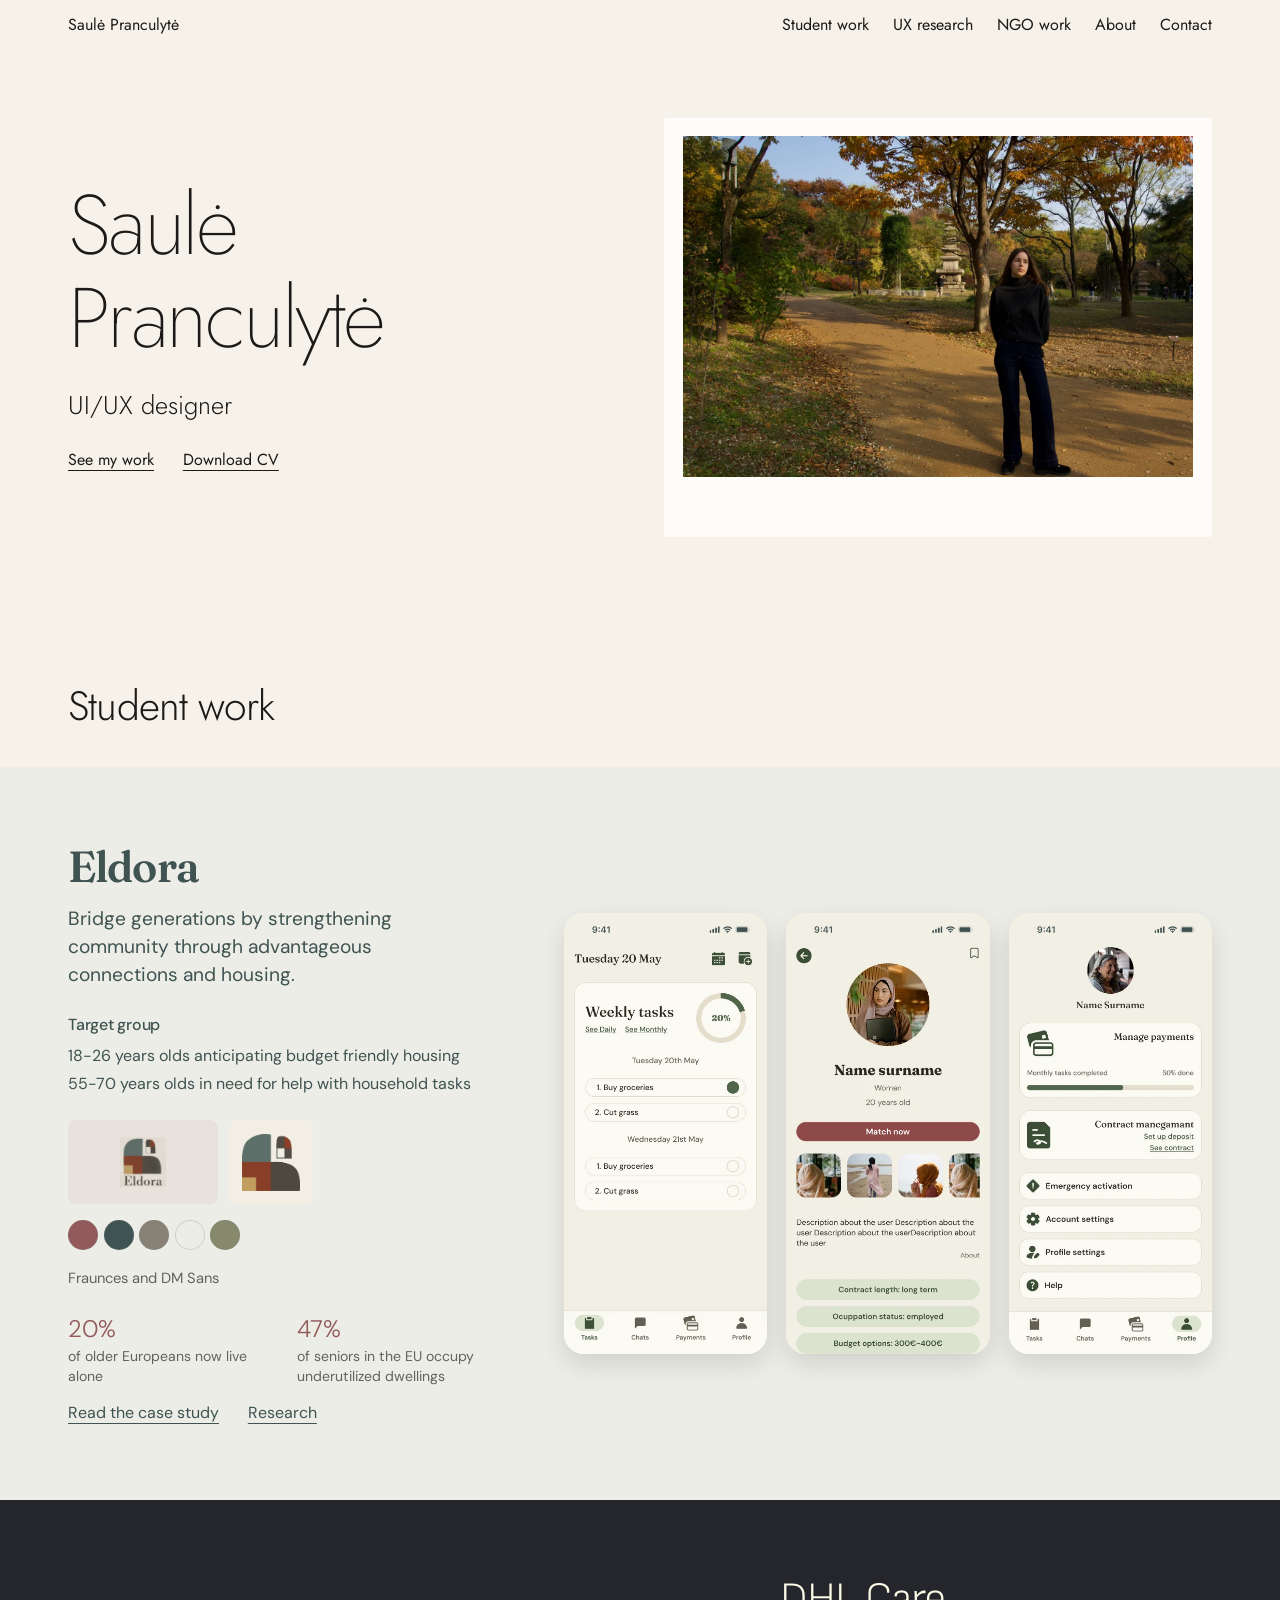
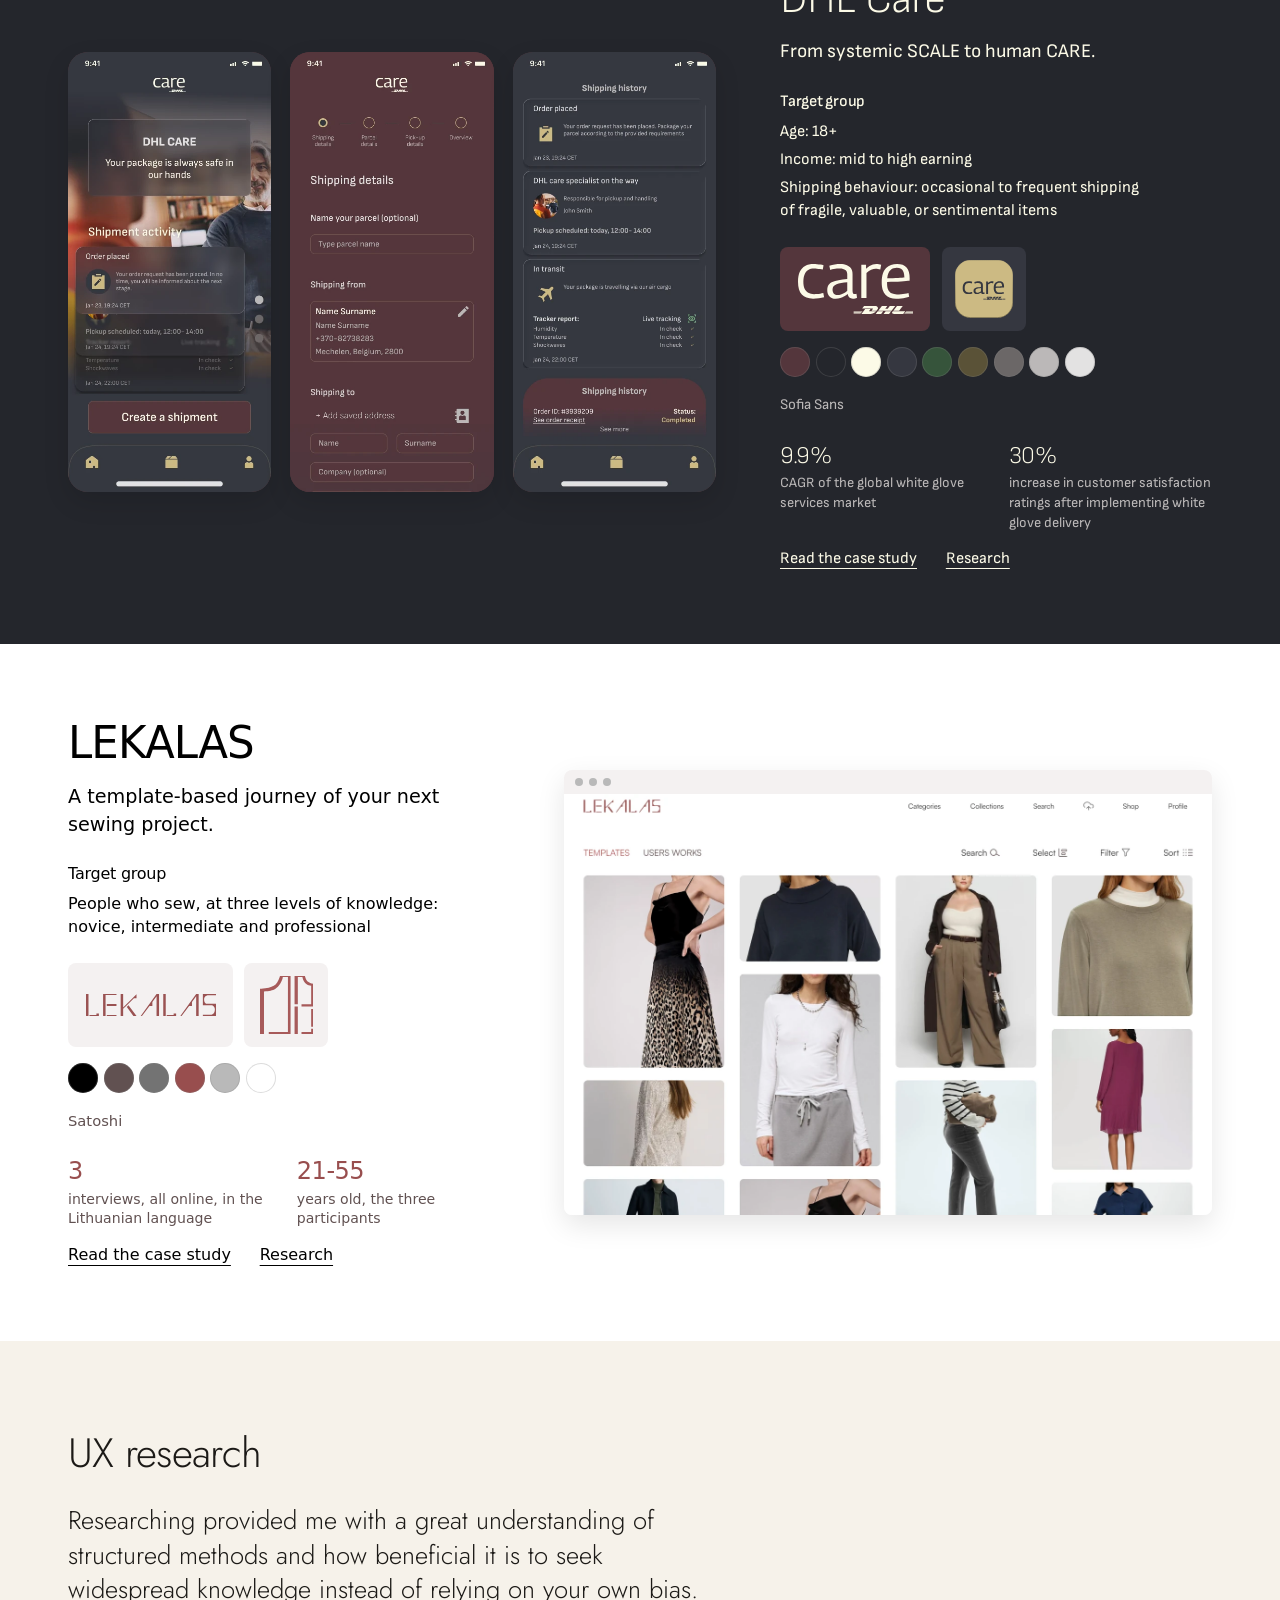
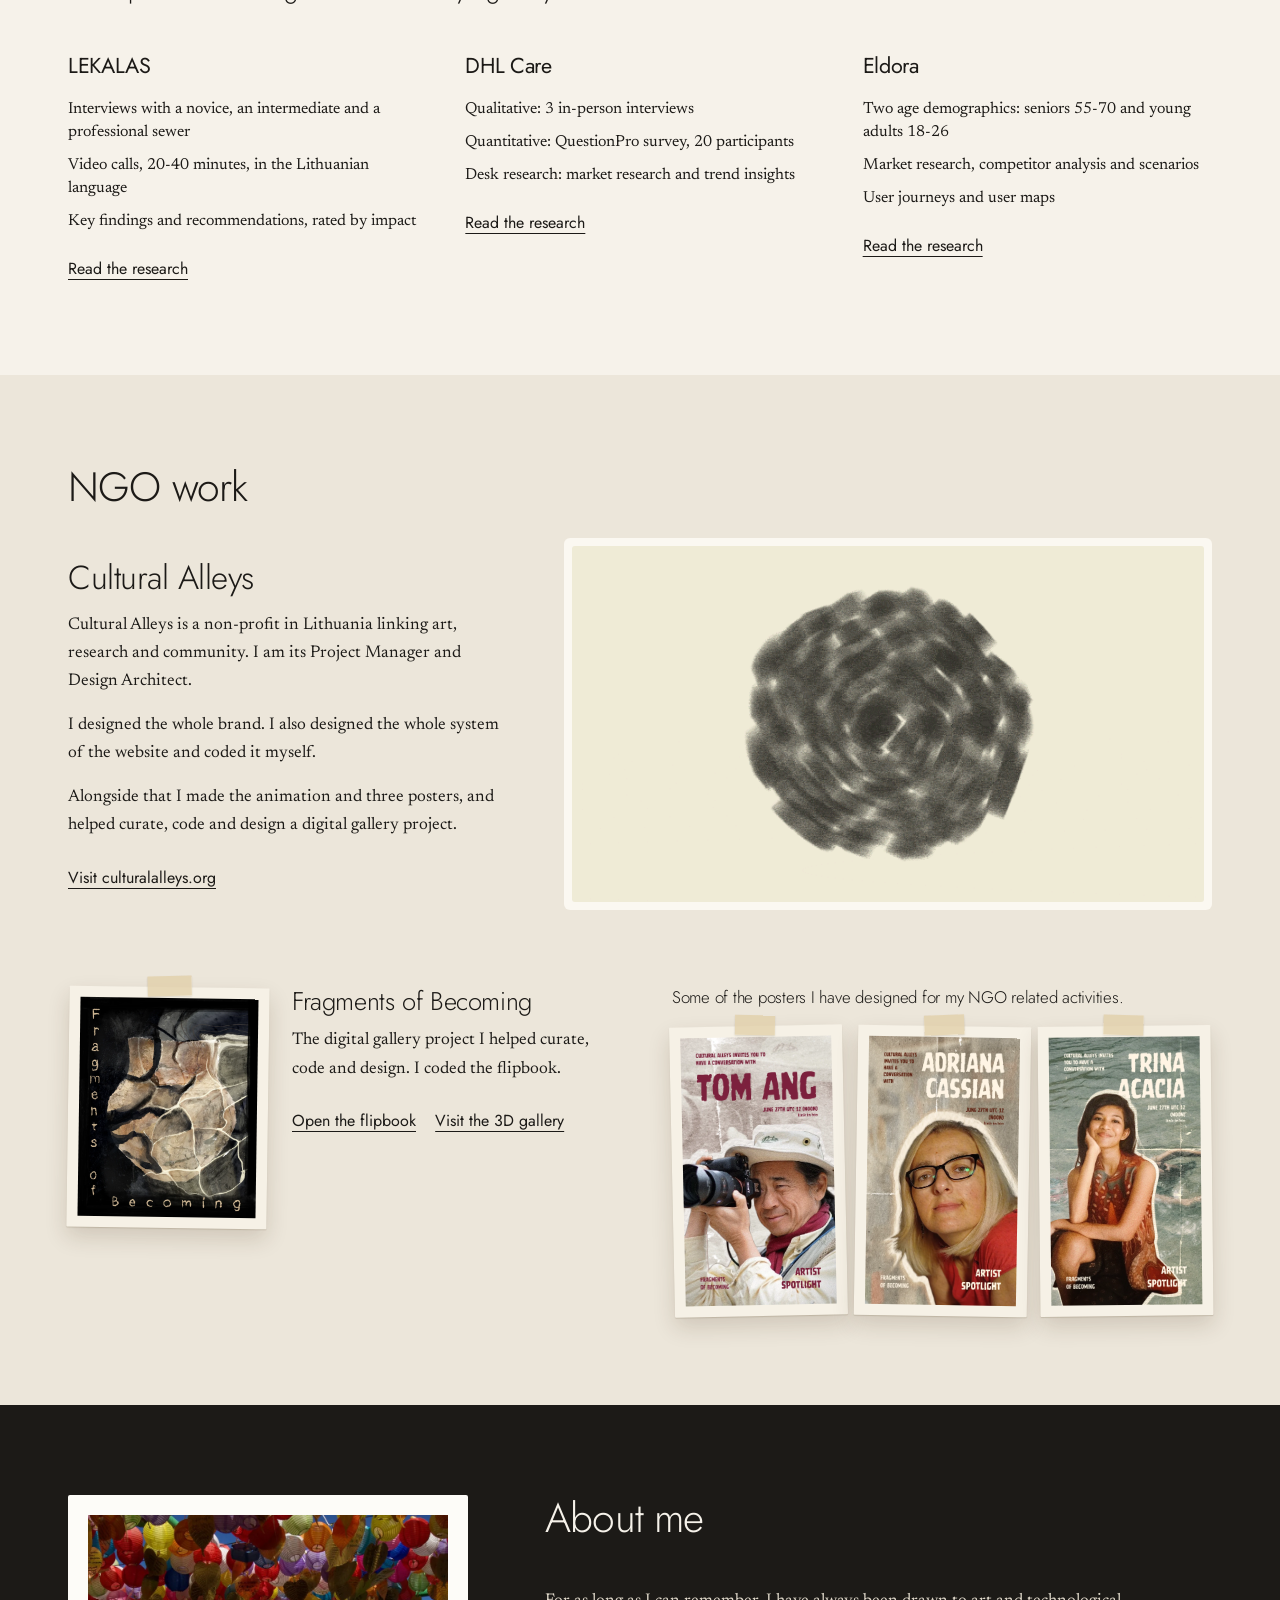
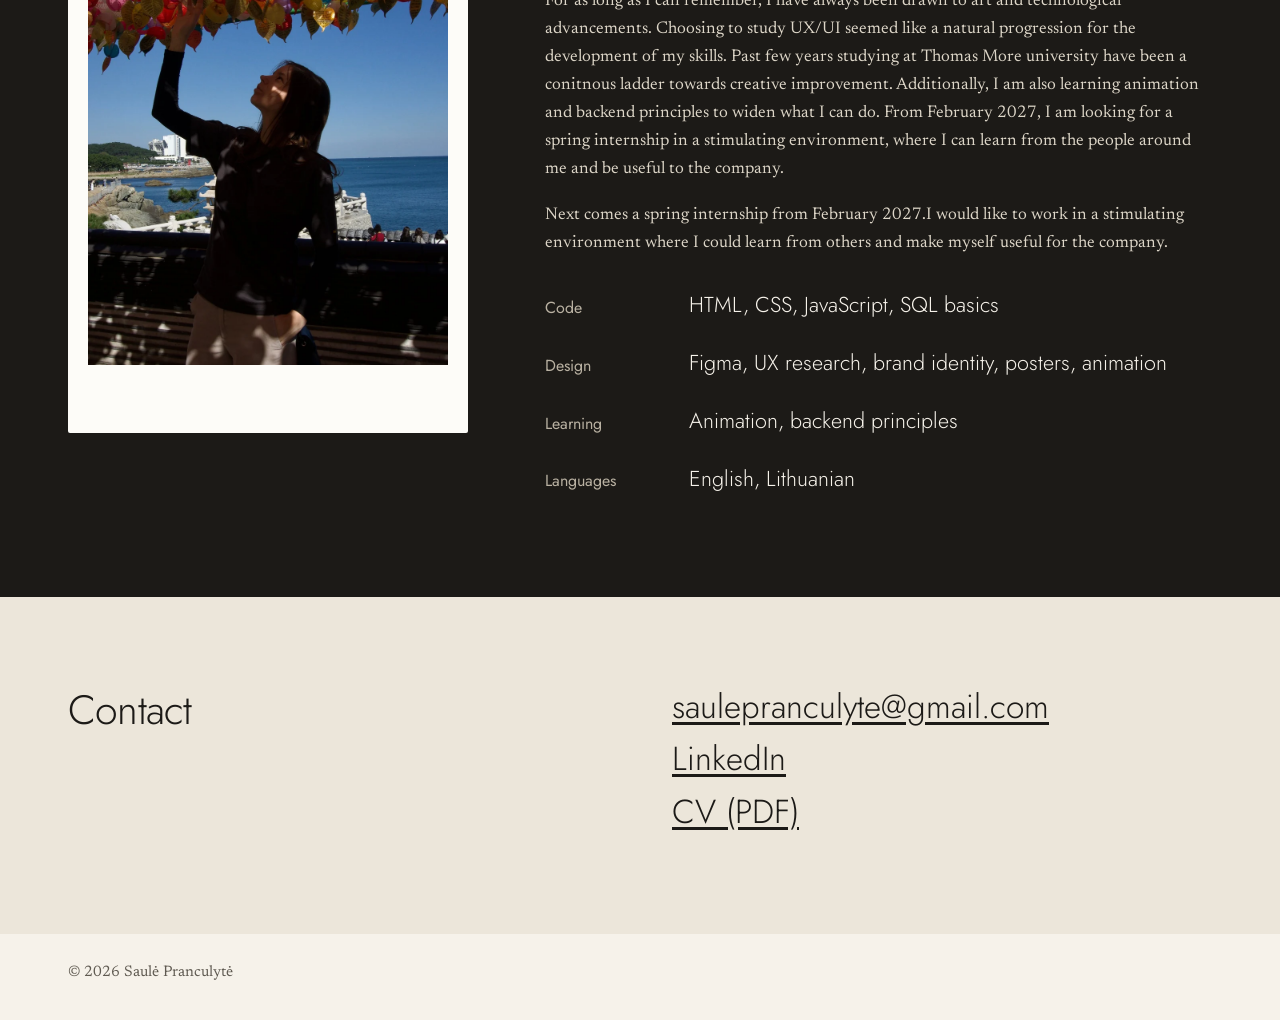
==== index.html @ 9cc5dc81 "portfolio" ====
<!doctype html>
<html lang="en">

<head>
    <meta charset="utf-8">
    <meta name="viewport" content="width=device-width, initial-scale=1">
    <title>Saulė Pranculytė | UI/UX designer portfolio</title>
    <meta name="description"
        content="Portfolio of Saulė Pranculytė, UI/UX designer looking for a spring internship: Eldora, DHL Care, LEKALAS, UX research and her work for Cultural Alleys.">
    <link rel="canonical" href="https://saulepranculyte.vercel.app/">
    <meta property="og:type" content="website">
    <meta property="og:title" content="Saulė Pranculytė | UI/UX designer portfolio">
    <meta property="og:description"
        content="Portfolio of Saulė Pranculytė, UI/UX designer looking for a spring internship: Eldora, DHL Care, LEKALAS, UX research and her work for Cultural Alleys.">
    <meta property="og:url" content="https://saulepranculyte.vercel.app/">
    <meta property="og:image" content="https://saulepranculyte.vercel.app/media/og.png">
    <meta name="twitter:card" content="summary_large_image">
    <link rel="icon" href="/favicon.svg" type="image/svg+xml">
    <link rel="preconnect" href="https://fonts.googleapis.com">
    <link rel="preconnect" href="https://fonts.gstatic.com" crossorigin>
    <link rel="preconnect" href="https://api.fontshare.com">
    <link
        href="https://fonts.googleapis.com/css2?family=Jost:wght@200;300;400;500&amp;family=Newsreader:wght@400;600&amp;family=DM+Sans:wght@300;400;500&amp;family=Fraunces:wght@400;600&amp;family=Sofia+Sans:wght@200;300;400;500&amp;display=swap"
        rel="stylesheet">
    <link href="https://api.fontshare.com/v2/css?f[]=satoshi@300,400,500&amp;display=swap" rel="stylesheet">
    <link rel="stylesheet" href="/style.css">
    <script
        type="application/ld+json">{"@context": "https://schema.org", "@type": "Person", "name": "Saulė Pranculytė", "jobTitle": "UI/UX designer", "url": "https://saulepranculyte.vercel.app", "email": "saulepranculyte@gmail.com", "sameAs": ["https://www.linkedin.com/in/saul%C4%97-p-7a31a6396/"], "worksFor": {"@type": "Organization", "name": "Cultural Alleys", "url": "https://culturalalleys.org"}}</script>
</head>

<body>
    <a class="skip" href="#main">Skip to content</a>
    <header>
        <div class="in"><a href="/">Saulė Pranculytė</a>
            <nav aria-label="Main"><a href="/#work">Student work</a><a href="/#research">UX research</a><a
                    href="/#ngo">NGO work</a><a href="/#about">About</a><a href="/#contact">Contact</a></nav>
        </div>
    </header>
    <main id="main" class="">
        <section class="hero">
            <div class="wrap">
                <div>
                    <h1>Saulė <br>Pranculytė</h1>
                    <p class="role">UI/UX designer</p>
                    <div class="btns"><a class="btn" href="#work">See my work</a><a class="btn"
                            href="/media/cv.pdf">Download CV</a></div>
                </div>
                <div class="hero-pic">
                    <figure class="polaroid wide"><img src="/img/photos/hero.webp"
                            alt="Saulė Pranculytė standing on a path in an autumn park, a stone pagoda behind her"
                            width="1400" height="934"></figure>
                </div>
            </div>
        </section>
        <section class="work-head" id="work">
            <div class="wrap">
                <h2 class="t">Student work</h2>
            </div>
        </section>
        <section class="proj eldora" id="eldora">
            <div class="wrap">
                <div class="ptxt">
                    <h3>Eldora</h3>
                    <p class="q">Bridge generations by strengthening community through advantageous connections and
                        housing.</p>
                    <h4>Target group</h4>
                    <ul class="tg">
                        <li>18-26 years olds anticipating budget friendly housing</li>
                        <li>55-70 years olds in need for help with household tasks</li>
                    </ul>
                    <div class="art">
                        <div class="tiles">
                            <div class="tile" style="background:#E7E2DB"><img src="/img/eldora/logo.webp"
                                    alt="Eldora logo" width="804" height="886" loading="lazy"></div>
                            <div class="tile sq" style="background:#F2EEE4"><img src="/img/eldora/icon.webp"
                                    alt="Eldora app icon" width="578" height="565" loading="lazy"></div>
                        </div>
                        <ul class="chips" aria-label="Colour palette">
                            <li style="background:#925A5A"><span class="sr">#925A5A</span></li>
                            <li style="background:#3F5352"><span class="sr">#3F5352</span></li>
                            <li style="background:#888276"><span class="sr">#888276</span></li>
                            <li style="background:#ECEDE6"><span class="sr">#ECEDE6</span></li>
                            <li style="background:#87896D"><span class="sr">#87896D</span></li>
                        </ul>
                        <p class="fonts">Fraunces and DM Sans</p>
                    </div>
                    <div class="mini">
                        <div class="stats">
                            <div class="stat"><b>20%</b><span>of older Europeans now live alone</span></div>
                            <div class="stat"><b>47%</b><span>of seniors in the EU occupy underutilized dwellings</span>
                            </div>
                        </div>
                    </div>
                    <div class="btns"><a class="btn" href="/eldora" data-case>Read the case study</a><a class="btn"
                            href="/eldora#research" data-case>Research</a></div>
                </div>
                <div class="pshots">
                    <div class="shots">
                        <div class="ph"><img src="/img/eldora/weekly-tasks.webp" alt="Eldora weekly tasks page"
                                width="393" height="852" loading="lazy"></div>
                        <div class="ph"><img src="/img/eldora/tenant-profile.webp" alt="Eldora tenant profile"
                                width="393" height="1170" loading="lazy"></div>
                        <div class="ph"><img src="/img/eldora/management.webp"
                                alt="Eldora management mode with manage payments and contract" width="393" height="854"
                                loading="lazy"></div>
                    </div>
                </div>
            </div>
        </section>
        <section class="proj dhl flip" id="dhl-care">
            <div class="wrap">
                <div class="ptxt">
                    <h3>DHL Care</h3>
                    <p class="q">From systemic SCALE to human CARE.</p>
                    <h4>Target group</h4>
                    <ul class="tg">
                        <li>Age: 18+</li>
                        <li>Income: mid to high earning</li>
                        <li>Shipping behaviour: occasional to frequent shipping of fragile, valuable, or sentimental
                            items</li>
                    </ul>
                    <div class="art">
                        <div class="tiles">
                            <div class="tile" style="background:#54363C"><img src="/img/dhl-care/logo.svg"
                                    alt="DHL Care logo" width="332" height="144" loading="lazy"></div>
                            <div class="tile sq" style="background:#353740"><img src="/img/dhl-care/icon-light.svg"
                                    alt="DHL Care app icon" width="113" height="113" loading="lazy"></div>
                        </div>
                        <ul class="chips" aria-label="Colour palette">
                            <li style="background:#54363C"><span class="sr">#54363C</span></li>
                            <li style="background:#24262C"><span class="sr">#24262C</span></li>
                            <li style="background:#FCFAE7"><span class="sr">#FCFAE7</span></li>
                            <li style="background:#353740"><span class="sr">#353740</span></li>
                            <li style="background:#36543B"><span class="sr">#36543B</span></li>
                            <li style="background:#5A5237"><span class="sr">#5A5237</span></li>
                            <li style="background:#6B6767"><span class="sr">#6B6767</span></li>
                            <li style="background:#BBB8B8"><span class="sr">#BBB8B8</span></li>
                            <li style="background:#E3E2E2"><span class="sr">#E3E2E2</span></li>
                        </ul>
                        <p class="fonts">Sofia Sans</p>
                    </div>
                    <div class="mini">
                        <div class="stats">
                            <div class="stat"><b>9.9%</b><span>CAGR of the global white glove services market</span>
                            </div>
                            <div class="stat"><b>30%</b><span>increase in customer satisfaction ratings after
                                    implementing white glove delivery</span></div>
                        </div>
                    </div>
                    <div class="btns"><a class="btn" href="/dhl-care" data-case>Read the case study</a><a class="btn"
                            href="/dhl-care#research" data-case>Research</a></div>
                </div>
                <div class="pshots">
                    <div class="shots">
                        <div class="ph"><img src="/img/dhl-care/home.webp" alt="DHL Care home screen" width="402"
                                height="874" loading="lazy"></div>
                        <div class="ph"><img src="/img/dhl-care/shipping-details.webp"
                                alt="DHL Care shipping details form" width="402" height="1447" loading="lazy"></div>
                        <div class="ph"><img src="/img/dhl-care/parcel-page.webp"
                                alt="DHL Care shipping history with tracker report" width="402" height="874"
                                loading="lazy"></div>
                    </div>
                </div>
            </div>
        </section>
        <section class="proj lek" id="lekalas">
            <div class="wrap">
                <div class="ptxt">
                    <h3>LEKALAS</h3>
                    <p class="q">A template-based journey of your next sewing project.</p>
                    <h4>Target group</h4>
                    <ul class="tg">
                        <li>People who sew, at three levels of knowledge: novice, intermediate and professional</li>
                    </ul>
                    <div class="art">
                        <div class="tiles">
                            <div class="tile" style="background:#F4F1F1"><img src="/img/lekalas/logo.svg"
                                    alt="LEKALAS logo" width="1326" height="216" loading="lazy"></div>
                            <div class="tile sq" style="background:#F4F1F1"><img src="/img/lekalas/icon.svg"
                                    alt="LEKALAS icon, a pattern piece" width="711" height="787" loading="lazy"></div>
                        </div>
                        <ul class="chips" aria-label="Colour palette">
                            <li style="background:#000000"><span class="sr">#000000</span></li>
                            <li style="background:#615151"><span class="sr">#615151</span></li>
                            <li style="background:#737373"><span class="sr">#737373</span></li>
                            <li style="background:#984E4E"><span class="sr">#984E4E</span></li>
                            <li style="background:#B9B9B9"><span class="sr">#B9B9B9</span></li>
                            <li style="background:#FFFFFF"><span class="sr">#FFFFFF</span></li>
                        </ul>
                        <p class="fonts">Satoshi</p>
                    </div>
                    <div class="mini">
                        <div class="stats">
                            <div class="stat"><b>3</b><span>interviews, all online, in the Lithuanian language</span>
                            </div>
                            <div class="stat"><b>21‑55</b><span>years old, the three participants</span></div>
                        </div>
                    </div>
                    <div class="btns"><a class="btn" href="/lekalas" data-case>Read the case study</a><a class="btn"
                            href="/lekalas#research" data-case>Research</a></div>
                </div>
                <div class="pshots">
                    <div class="bw">
                        <div class="bar"><i></i><i></i><i></i></div><img src="/img/lekalas/template-library.webp"
                            alt="LEKALAS template library" width="1400" height="909" loading="lazy">
                    </div>
                </div>
            </div>
        </section>
        <section class="sec" id="research">
            <div class="wrap">
                <h2 class="t">UX research</h2>
                <p class="lead-in">Researching provided me with a great understanding of structured methods and how
                    beneficial it is to seek widespread knowledge instead of relying on your own bias.</p>
                <div class="rgrid">
                    <div class="rcol">
                        <h3>LEKALAS</h3>
                        <ul class="list">
                            <li>Interviews with a novice, an intermediate and a professional sewer</li>
                            <li>Video calls, 20-40 minutes, in the Lithuanian language</li>
                            <li>Key findings and recommendations, rated by impact</li>
                        </ul><a class="btn" href="/lekalas#research" data-case>Read the research</a>
                    </div>
                    <div class="rcol">
                        <h3>DHL Care</h3>
                        <ul class="list">
                            <li>Qualitative: 3 in-person interviews</li>
                            <li>Quantitative: QuestionPro survey, 20 participants</li>
                            <li>Desk research: market research and trend insights</li>
                        </ul><a class="btn" href="/dhl-care#research" data-case>Read the research</a>
                    </div>
                    <div class="rcol">
                        <h3>Eldora</h3>
                        <ul class="list">
                            <li>Two age demographics: seniors 55-70 and young adults 18-26</li>
                            <li>Market research, competitor analysis and scenarios</li>
                            <li>User journeys and user maps</li>
                        </ul><a class="btn" href="/eldora#research" data-case>Read the research</a>
                    </div>
                </div>
            </div>
        </section>
        <section class="sec alt" id="ngo">
            <div class="wrap">
                <h2 class="t">NGO work</h2>
                <div class="ca-top">
                    <div class="ca-txt"><img class="logo opt" src="/media/cultural-alleys-logo.png"
                            alt="Cultural Alleys logo" height="56" onerror="this.hidden=true">
                        <h3>Cultural Alleys</h3>
                        <p>Cultural Alleys is a non-profit in Lithuania linking art, research and community. I am its
                            Project Manager and Design Architect.</p>
                        <p>I designed the whole brand. I also designed the whole system of the website and coded it
                            myself.</p>
                        <p>Alongside that I made the animation and three posters, and helped curate, code and design a
                            digital gallery project.</p>
                        <div class="btns"><a class="btn" href="https://culturalalleys.org/home" rel="noopener">Visit
                                culturalalleys.org</a></div>
                    </div>
                    <div class="anim"><img src="/img/ngo/animation.gif" alt="Animation made for Cultural Alleys"
                            width="700" height="394" loading="lazy"></div>
                </div>
                <div class="ca-more">
                    <div class="ca-gal">
                        <figure>
                            <div class="print" style="--r:.8deg;--t:-2deg"><img
                                    src="/img/ngo/fragments-of-becoming.webp"
                                    alt="Artwork from Fragments of Becoming, the digital gallery project of Cultural Alleys"
                                    width="1100" height="1353" loading="lazy"></div>
                        </figure>
                        <div>
                            <h3>Fragments of Becoming</h3>
                            <p>The digital gallery project I helped curate, code and design. I coded the flipbook.</p>
                            <div class="btns"><a class="btn" href="https://culturalalleys.org/mybook/index.html"
                                    rel="noopener">Open the flipbook</a><a class="btn"
                                    href="https://culturalalleys.org/fragmentsgallery.html" rel="noopener">Visit the 3D
                                    gallery</a></div>
                        </div>
                    </div>
                    <div class="ca-posters">
                        <h3>Some of the posters I have designed for my NGO related activities.</h3>
                        <div class="posters">
                            <figure>
                                <div class="print" style="--r:-1.2deg;--t:2deg"><img
                                        src="/img/ngo/spotlight-tom-ang.webp"
                                        alt="Artist Spotlight poster for Tom Ang, made for Cultural Alleys" width="800"
                                        height="1422" loading="lazy"></div>
                            </figure>
                            <figure>
                                <div class="print" style="--r:.9deg;--t:-3deg"><img
                                        src="/img/ngo/spotlight-adriana-cassian.webp"
                                        alt="Artist Spotlight poster for Adriana Cassian, made for Cultural Alleys"
                                        width="800" height="1422" loading="lazy"></div>
                            </figure>
                            <figure>
                                <div class="print" style="--r:-.6deg;--t:2deg"><img
                                        src="/img/ngo/spotlight-trina-acacia.webp"
                                        alt="Artist Spotlight poster for Trina Acacia, made for Cultural Alleys"
                                        width="800" height="1422" loading="lazy"></div>
                            </figure>
                        </div>
                    </div>
                </div>
            </div>
        </section>
        <section class="sec about" id="about">
            <div class="wrap about-g">
                <figure class="polaroid about-pic"><img src="/img/photos/about.webp"
                        alt="Saulė reaching up to touch hanging paper lanterns and leaves at a temple by the sea"
                        width="900" height="1125" loading="lazy"></figure>
                <div>
                    <h2 class="t">About me</h2>
                    <div class="about-b">
                        <p>For as long as I can remember, I have always been drawn to art and technological
                            advancements. Choosing to study UX/UI seemed like a natural progression for the development
                            of my skills. Past few years studying at Thomas More university have been a conitnous ladder
                            towards creative improvement. Additionally, I am also learning animation and backend
                            principles to
                            widen what I can do. From February 2027, I am looking for a spring internship in a
                            stimulating environment, where I can learn from the people around me and be useful to the
                            company.</p>
                        <p>Next comes a spring internship from February 2027.I would like to work in a stimulating
                            environment where I could learn from others and make
                            myself useful for the company.</p>
                        <dl class="idx">
                            <div>
                                <dt>Code</dt>
                                <dd>HTML, CSS, JavaScript, SQL basics</dd>
                            </div>
                            <div>
                                <dt>Design</dt>
                                <dd>Figma, UX research, brand identity, posters, animation</dd>
                            </div>
                            <div>
                                <dt>Learning</dt>
                                <dd>Animation, backend principles</dd>
                            </div>
                            <div>
                                <dt>Languages</dt>
                                <dd>English, Lithuanian</dd>
                            </div>
                        </dl>
                    </div>
                </div>
            </div>
        </section>
        <section class="sec alt contact" id="contact">
            <div class="wrap two">
                <div>
                    <h2 class="t" style="margin:0">Contact</h2>
                </div>
                <div>
                    <a class="big" href="mailto:saulepranculyte@gmail.com">saulepranculyte@gmail.com</a><a class="big"
                        href="https://www.linkedin.com/in/saul%C4%97-p-7a31a6396/" rel="noopener">LinkedIn</a><a
                        class="big" href="/media/cv.pdf">CV (PDF)</a>
                </div>
            </div>
        </section>
    </main>
    <footer>&copy; 2026 Saulė Pranculytė</footer>
    <dialog id="case" aria-label="Case study">
        <form method="dialog" class="dbar"><button class="x" autofocus>Close &times;</button></form>
        <div class="cbody"></div>
    </dialog>
    <script src="/script.js"></script>
</body>

</html>
---- style.css ----
:root {
  --paper: #F6F2EA;
  --ink: #1C1A17;
  --mute: #5F5A51;
  --line: #D9D2C4;
  --sans: "Jost", system-ui, sans-serif;
  --serif: "Newsreader", Georgia, serif
}

* {
  box-sizing: border-box
}

html {
  scroll-padding-top: 4.2rem;
  scroll-behavior: smooth
}

@media(prefers-reduced-motion:reduce) {
  html {
    scroll-behavior: auto
  }
}

body {
  margin: 0;
  background: var(--paper);
  color: var(--ink);
  font: 400 1.0625rem/1.65 var(--serif)
}

h1,
h2,
h3,
h4 {
  font-family: var(--sans);
  font-weight: 300;
  letter-spacing: -.015em;
  line-height: 1.1;
  margin: 0
}

p {
  margin: 0 0 1rem
}

a {
  color: inherit;
  text-underline-offset: 4px
}

img,
video {
  max-width: 100%
}

a:focus-visible,
video:focus-visible,
summary:focus-visible,
button:focus-visible {
  outline: 3px solid #883E28;
  outline-offset: 3px
}

.skip {
  position: absolute;
  left: -999px
}

.skip:focus {
  left: 1rem;
  top: 1rem;
  background: var(--paper);
  padding: .5rem 1rem;
  z-index: 60
}

.opt[hidden] {
  display: none !important
}

.wrap {
  max-width: 1240px;
  margin: 0 auto;
  padding: 0 clamp(1.25rem, 4vw, 3rem)
}

/* header and footer */
header {
  position: sticky;
  top: 0;
  z-index: 10;
  background: var(--paper)
}

header .in {
  max-width: 1240px;
  margin: 0 auto;
  padding: .8rem clamp(1.25rem, 4vw, 3rem);
  display: flex;
  justify-content: space-between;
  align-items: center;
  gap: 1rem;
  font: 400 1rem var(--sans)
}

header a {
  text-decoration: none
}

header a:hover {
  text-decoration: underline
}

header nav {
  display: flex;
  gap: 1.5rem;
  white-space: nowrap;
  overflow-x: auto;
  scrollbar-width: none;
  margin-left: auto
}

header nav::-webkit-scrollbar {
  display: none
}

footer {
  max-width: 1240px;
  margin: 0 auto;
  padding: 1.6rem clamp(1.25rem, 4vw, 3rem) 2.2rem;
  color: var(--mute);
  font-size: .95rem
}

/* shared */
.sec {
  padding: clamp(3.5rem, 7vw, 6rem) 0
}

.sec.alt {
  background: #ECE6DA
}

.t {
  font: 300 clamp(1.9rem, 3.2vw, 2.7rem)/1.1 var(--sans);
  letter-spacing: -.02em;
  margin: 0 0 1.8rem
}

.btns {
  display: flex;
  gap: 1.8rem;
  flex-wrap: wrap;
  margin-top: 1.6rem
}

.btn {
  font: 400 1rem var(--sans);
  text-decoration: underline;
  text-decoration-thickness: 1px;
  text-underline-offset: 5px;
  display: inline-block
}

.btn:hover {
  opacity: .65
}

table {
  width: 100%;
  border-collapse: collapse;
  font-size: 1rem;
  line-height: 1.5
}

th,
td {
  text-align: left;
  vertical-align: top;
  padding: .45rem 1rem .45rem 0
}

th {
  font: 500 .96rem var(--sans);
  width: 34%
}

thead th {
  color: var(--mute);
  font-weight: 400
}

.two {
  display: grid;
  grid-template-columns: 1fr 1fr;
  gap: clamp(2rem, 5vw, 5rem);
  align-items: start
}

/* hero */
.hero .wrap {
  display: grid;
  grid-template-columns: 1.25fr .75fr;
  gap: 3rem;
  align-items: center;
  min-height: min(76vh, 700px);
  padding-top: 3rem;
  padding-bottom: 3rem
}

.hero h1 {
  font: 200 clamp(2.9rem, 6.6vw, 5.8rem)/.98 var(--sans);
  letter-spacing: -.03em;
  visibility: hidden;
  animation: reveal 0s 1.5s forwards
}

.hero h1.ready {
  visibility: visible;
  animation: none
}

.ln {
  display: block;
  white-space: nowrap;
  overflow: hidden;
  padding: .12em 0 .2em;
  margin: -.12em 0 -.2em
}

.ln span {
  display: inline-block;
  transform: translateY(115%);
  animation: up 1s cubic-bezier(.2, .8, .2, 1) forwards;
  animation-delay: calc(var(--i)*55ms + 150ms)
}

.role {
  font: 300 clamp(1.25rem, 2vw, 1.6rem)/1.3 var(--sans);
  margin: 1.8rem 0 0
}

.role span {
  display: block;
  color: var(--mute)
}

.photo {
  margin: 0;
  justify-self: end;
  width: min(340px, 100%)
}

.photo img {
  display: block;
  width: 100%;
  height: auto;
  aspect-ratio: 4/5;
  object-fit: cover;
  border-radius: 4px;
  background: #D8D4C7
}

/* project bands: flush against each other so the page scrolls through colour */
.eldora {
  --bg: #ECEDE6;
  --fg: #3F5352;
  --acc: #925A5A;
  --card: #F5F6F1;
  --line: #CBCDC2;
  --mute: #5F6558;
  --sans: "DM Sans", system-ui, sans-serif;
  --serif: "DM Sans", system-ui, sans-serif;
  --disp: "Fraunces", Georgia, serif;
  --dw: 600
}

.dhl {
  --bg: #24262C;
  --fg: #FCFAE7;
  --acc: #FCFAE7;
  --card: #54363C;
  --line: #353740;
  --mute: #BBB8B8;
  --sans: "Sofia Sans", system-ui, sans-serif;
  --serif: "Sofia Sans", system-ui, sans-serif;
  --disp: "Sofia Sans", system-ui, sans-serif;
  --dw: 300
}

.lek {
  --bg: #FFFFFF;
  --fg: #000000;
  --acc: #984E4E;
  --card: #F4F1F1;
  --line: #B9B9B9;
  --mute: #615151;
  --sans: "Satoshi", system-ui, sans-serif;
  --serif: "Satoshi", system-ui, sans-serif;
  --disp: "Satoshi", system-ui, sans-serif;
  --dw: 400
}

.proj,
.case {
  background: var(--bg);
  color: var(--fg)
}

.work-head {
  padding: clamp(3rem, 6vw, 5rem) 0 clamp(1.5rem, 3vw, 2.5rem)
}

.work-head .t {
  margin: 0
}

.proj .wrap {
  display: grid;
  grid-template-columns: minmax(0, .8fr) minmax(0, 1.2fr);
  gap: clamp(2rem, 5vw, 5rem);
  align-items: center;
  padding-top: clamp(3rem, 6vw, 5rem);
  padding-bottom: clamp(3rem, 6vw, 5rem)
}

.proj.flip .ptxt {
  order: 2
}

.proj .logo {
  display: block;
  height: 44px;
  width: auto;
  margin: 0 0 1.4rem;
  border-radius: 6px
}

.proj h3 {
  font: var(--dw) clamp(2rem, 3.4vw, 2.9rem)/1.05 var(--disp);
  letter-spacing: -.02em;
  margin: 0 0 1rem
}

.q {
  font: 400 1.2rem/1.45 var(--serif);
  max-width: 32ch;
  margin: 0 0 1.6rem
}

.stats {
  display: grid;
  grid-template-columns: repeat(auto-fit, minmax(130px, 1fr));
  gap: 1.2rem 1.6rem;
  margin: 1.6rem 0 1rem
}

.stat {
  padding-top: .2rem
}

.stat b {
  display: block;
  font: 300 clamp(1.8rem, 2.6vw, 2.3rem)/1.05 var(--sans);
  color: var(--acc);
  letter-spacing: -.02em;
  white-space: nowrap
}

.stat span {
  display: block;
  font-size: .93rem;
  line-height: 1.4;
  color: var(--mute);
  margin-top: .35rem
}

.shots {
  display: grid;
  grid-template-columns: repeat(3, 1fr);
  gap: clamp(.6rem, 1.6vw, 1.2rem);
  align-items: start
}

.ph {
  border-radius: 20px;
  overflow: hidden;
  background: var(--card);
  box-shadow: 0 10px 26px rgba(0, 0, 0, .12)
}

.ph img {
  display: block;
  width: 100%;
  height: auto
}

.shots .ph img {
  aspect-ratio: 393/852;
  object-fit: cover;
  object-position: top
}

.bw {
  border-radius: 8px;
  overflow: hidden;
  background: #fff;
  box-shadow: 0 10px 28px rgba(0, 0, 0, .1)
}

.bw .bar {
  display: flex;
  gap: 6px;
  padding: 8px 11px;
  background: var(--card)
}

.bw .bar i {
  width: 8px;
  height: 8px;
  border-radius: 50%;
  background: var(--line)
}

.bw img {
  display: block;
  width: 100%;
  height: auto
}

/* research */
.rgrid {
  display: grid;
  grid-template-columns: repeat(3, 1fr);
  gap: clamp(1.5rem, 4vw, 3rem)
}

.rcol {
  padding-top: .2rem
}

.rcol h3 {
  font: 400 1.35rem var(--sans);
  margin-bottom: .8rem
}

.lead-in {
  font: 300 clamp(1.25rem, 2vw, 1.6rem)/1.35 var(--sans);
  max-width: 42ch;
  margin: 0 0 2.4rem
}

.list {
  list-style: none;
  padding: 0;
  margin: .8rem 0 1.2rem
}

.list li {
  padding: .3rem 0;
  font-size: 1rem;
  line-height: 1.45
}

/* NGO */
.ca-top {
  display: grid;
  grid-template-columns: minmax(0, .8fr) minmax(0, 1.2fr);
  gap: clamp(2rem, 5vw, 5rem);
  align-items: start
}

.ca-top .logo {
  height: 56px;
  width: auto;
  display: block;
  margin: 0 0 1.4rem
}

.ca-top h3 {
  font: 300 clamp(1.7rem, 2.6vw, 2.2rem)/1.1 var(--sans);
  margin-bottom: 1rem
}

.ca-anim img,
.ca-anim video {
  display: block;
  width: 100%;
  height: auto;
  border-radius: 6px
}

.posters {
  display: grid;
  grid-template-columns: repeat(3, 1fr);
  gap: clamp(.8rem, 2vw, 1.6rem);
  margin-top: clamp(2rem, 4vw, 3rem)
}

.posters figure {
  margin: 0
}

.posters img {
  display: block;
  width: 100%;
  height: auto;
  border-radius: 4px;
  box-shadow: 0 8px 24px rgba(0, 0, 0, .14)
}

/* about, contact */
.about-q {
  font: 300 clamp(1.4rem, 2.4vw, 1.9rem)/1.3 var(--sans);
  letter-spacing: -.01em;
  margin: 0
}

.contact a.big {
  font: 300 clamp(1.4rem, 2.6vw, 2.1rem)/1.2 var(--sans);
  display: block;
  margin-bottom: .8rem;
  overflow-wrap: anywhere
}

/* case studies */
.case {
  padding: 0
}

.case .wrap {
  padding-top: clamp(2rem, 4vw, 3rem);
  padding-bottom: clamp(2.5rem, 5vw, 4rem)
}

.chead {
  display: grid;
  grid-template-columns: 1fr 1fr;
  gap: clamp(2rem, 5vw, 4rem);
  align-items: center;
  padding: 0 0 clamp(2rem, 4vw, 3rem)
}

.chead .logo {
  height: 52px;
  width: auto;
  display: block;
  margin: 0 0 1.4rem;
  border-radius: 6px
}

.chead h1 {
  font: var(--dw) clamp(2.3rem, 4.4vw, 3.6rem)/1.02 var(--disp);
  letter-spacing: -.025em;
  margin-bottom: 1rem
}

.chead .lede {
  font: 400 clamp(1.15rem, 1.7vw, 1.35rem)/1.45 var(--serif);
  max-width: 34ch;
  margin-bottom: 1.4rem
}

.case section.blk {
  display: grid;
  grid-template-columns: minmax(0, 1fr) minmax(0, 2.6fr);
  gap: 2rem;
  padding: 2.8rem 0
}

.case h2 {
  font: var(--dw) clamp(1.3rem, 1.9vw, 1.65rem)/1.15 var(--disp);
  letter-spacing: -.01em
}

.case p,
.case li {
  max-width: 66ch
}

.lead {
  font-size: 1.18rem;
  line-height: 1.55
}

.blk h3.s {
  font: 400 1.12rem var(--sans);
  letter-spacing: 0;
  margin: 2rem 0 .7rem
}

.blk h3.s:first-child {
  margin-top: 0
}

.cards {
  display: grid;
  grid-template-columns: repeat(auto-fit, minmax(230px, 1fr));
  gap: 1rem;
  margin: 1rem 0
}

.cards.c2 {
  grid-template-columns: repeat(auto-fit, minmax(300px, 1fr))
}

.card {
  background: var(--card);
  border-radius: 8px;
  padding: 1.2rem 1.3rem
}

.card h3 {
  font: 500 1.05rem/1.25 var(--sans);
  letter-spacing: 0;
  margin-bottom: .5rem
}

.card p:last-child {
  margin-bottom: 0
}

.card .list {
  margin: .6rem 0 0
}

.card .list li {
  padding: .25rem 0;
  font-size: .97rem
}

.src {
  font-size: .88rem;
  color: var(--mute)
}

.case .stats {
  grid-template-columns: repeat(auto-fit, minmax(190px, 1fr))
}

.case .stat b {
  font-size: clamp(1.9rem, 2.8vw, 2.5rem)
}

.stat.big b {
  font-size: clamp(2.2rem, 3.6vw, 3rem)
}

.kicker {
  display: block;
  font: 300 clamp(1.5rem, 2.3vw, 1.9rem)/1.1 var(--sans);
  color: var(--acc);
  margin-bottom: .4rem
}

.age {
  font: 300 clamp(2.4rem, 3.6vw, 3rem)/1 var(--sans);
  color: var(--acc);
  display: block;
  margin-bottom: .4rem
}

.age small {
  font: 300 .95rem var(--sans);
  color: var(--mute);
  margin-left: .4rem
}

.words {
  display: flex;
  flex-wrap: wrap;
  gap: .3rem 2rem;
  font: 300 clamp(1.3rem, 2.2vw, 1.8rem)/1.2 var(--sans);
  color: var(--acc);
  margin: 1.2rem 0
}

.dl {
  margin: 1rem 0 0
}

.dl div {
  display: grid;
  grid-template-columns: 36% 1fr;
  gap: .6rem;
  padding: .4rem 0;
  font-size: .97rem;
  line-height: 1.45
}

.dl dt {
  font: 500 .9rem var(--sans);
  color: var(--mute)
}

.dl dd {
  margin: 0
}

.impact {
  display: grid;
  grid-template-columns: repeat(3, 1fr);
  gap: 1rem
}

.impact h3 {
  font: 300 1.5rem var(--sans);
  color: var(--acc);
  margin-bottom: .8rem
}

.impact .card {
  margin-bottom: .8rem;
  padding: 1rem 1.1rem
}

.impact .card h4 {
  font: 500 1rem var(--sans);
  letter-spacing: 0;
  margin-bottom: .35rem
}

.impact .card p {
  font-size: .96rem;
  line-height: 1.5;
  margin: 0
}

.swatches {
  display: flex;
  gap: .8rem;
  flex-wrap: wrap;
  margin: 1rem 0
}

.sw {
  width: 104px
}

.sw i {
  display: block;
  height: 70px;
  border-radius: 8px;
  box-shadow: inset 0 0 0 1px rgba(128, 128, 128, .18)
}

.sw b {
  display: block;
  font: 500 .8rem var(--sans);
  margin-top: .4rem
}

.sw span {
  font: 300 .8rem var(--sans);
  color: var(--mute)
}

.logos {
  display: flex;
  gap: 1rem;
  flex-wrap: wrap;
  align-items: stretch
}

.lg {
  flex: 1 1 200px;
  border-radius: 8px;
  display: grid;
  place-items: center;
  padding: 1.6rem;
  min-height: 180px;
  background: var(--card)
}

.lg img {
  max-height: 100px;
  max-width: 100%;
  width: auto
}

.lg.sq img {
  max-height: 140px
}

.gal {
  display: grid;
  grid-template-columns: repeat(auto-fill, minmax(185px, 1fr));
  gap: 2rem 1.1rem;
  align-items: start;
  margin-top: 1rem
}

.gal figure {
  margin: 0
}

.gal.wide {
  grid-template-columns: 1fr;
  gap: 2.4rem
}

.gal figcaption {
  font: 300 .92rem var(--sans);
  color: var(--mute);
  margin-top: .5rem
}

.gal figcaption b {
  font-weight: 500;
  color: var(--acc);
  margin-right: .6rem
}

.links {
  display: flex;
  gap: 1.6rem;
  flex-wrap: wrap
}

.refs {
  padding: 0;
  margin: 0;
  list-style: none
}

.refs li {
  font-size: .95rem;
  line-height: 1.45;
  padding: .3rem 0;
  max-width: none
}

.refs a {
  overflow-wrap: anywhere
}

.chart {
  width: 100%;
  height: auto;
  margin: 1rem 0
}

.chart text {
  font-family: var(--sans);
  fill: currentColor
}

.legend {
  display: flex;
  gap: 1.4rem;
  font: 300 .95rem var(--sans);
  margin: .4rem 0 1rem
}

.legend i {
  display: inline-block;
  width: 12px;
  height: 12px;
  border-radius: 3px;
  margin-right: .5rem;
  vertical-align: -1px
}

details {
  background: var(--card);
  border-radius: 8px;
  padding: .9rem 1.1rem;
  margin-bottom: .6rem
}

details summary {
  cursor: pointer;
  font: 400 1.1rem var(--sans)
}

details ul {
  margin: .8rem 0 0;
  padding-left: 1.1rem
}

details li {
  margin-bottom: .3rem
}

.walk {
  display: flex;
  justify-content: center
}

.walk .ph {
  width: min(285px, 70vw)
}

.walk .ph video {
  display: block;
  width: 100%;
  aspect-ratio: 9/19;
  object-fit: cover;
  background: #2A2926
}

.walk .bw {
  width: 100%;
  max-width: 760px
}

.walk .bw video {
  display: block;
  width: 100%;
  aspect-ratio: 16/10;
  object-fit: cover;
  background: #2A2926
}

.pn {
  display: flex;
  justify-content: space-between;
  gap: 1rem;
  flex-wrap: wrap;
  padding: 1.6rem 0;
  font: 400 1.02rem var(--sans)
}

.pn a {
  text-decoration: none
}

.pn a:hover {
  text-decoration: underline
}

/* popup */
dialog {
  width: min(1240px, 96vw);
  max-height: 94vh;
  padding: 0;
  border: 0;
  border-radius: 10px;
  background: var(--paper);
  color: var(--ink);
  overflow: auto;
  overscroll-behavior: contain;
  scroll-padding-top: 4.2rem;
  box-shadow: 0 24px 60px rgba(0, 0, 0, .45)
}

dialog::backdrop {
  background: rgba(20, 18, 16, .7)
}

dialog[open] {
  animation: pop .35s cubic-bezier(.2, .8, .2, 1)
}

html:has(dialog[open]) {
  overflow: hidden
}

.dbar {
  position: sticky;
  top: 0;
  z-index: 5;
  display: flex;
  justify-content: flex-end;
  margin: 0;
  padding: .6rem clamp(1rem, 3vw, 2rem);
  background: var(--paper)
}

.x {
  font: 400 1rem var(--sans);
  background: var(--ink);
  color: var(--paper);
  border: 0;
  border-radius: 999px;
  padding: .5rem 1.2rem;
  cursor: pointer
}

.x:hover {
  background: #883E28
}

@keyframes up {
  to {
    transform: none
  }
}

@keyframes pop {
  from {
    opacity: 0;
    transform: translateY(20px)
  }
}

@keyframes reveal {
  to {
    visibility: visible
  }
}

@media(prefers-reduced-motion:reduce) {

  *,
  *::before {
    animation: none !important
  }

  .ln span {
    transform: none
  }
}

@media(max-width:900px) {

  .hero .wrap,
  .proj .wrap,
  .two,
  .ca-top,
  .chead,
  .case section.blk,
  .rgrid,
  .impact {
    grid-template-columns: 1fr
  }

  .hero .wrap {
    min-height: 0
  }

  .photo {
    justify-self: start;
    order: -1;
    width: min(260px, 70%)
  }

  .proj.flip .ptxt {
    order: 0
  }

  .case section.blk {
    gap: 1rem
  }

  .posters {
    grid-template-columns: 1fr 1fr 1fr;
    gap: .6rem
  }

  th {
    width: 40%
  }

  .dl div {
    grid-template-columns: 1fr
  }
}

.sr {
  position: absolute;
  width: 1px;
  height: 1px;
  overflow: hidden;
  clip: rect(0 0 0 0);
  white-space: nowrap
}

.lek .proj .logo,
.proj.lek .logo {
  height: 52px;
  margin-bottom: 1.6rem
}

.lek .chead .logo {
  height: 60px
}

.hero .wrap {
  min-height: min(62vh, 560px)
}

header .in>a {
  white-space: nowrap
}

img[hidden] {
  display: none !important
}

@media(max-width:780px) {
  header .in>a {
    display: none
  }

  header nav {
    gap: 1.1rem;
    font-size: .92rem;
    width: 100%;
    justify-content: space-between
  }
}

@media(max-width:430px) {
  header nav {
    gap: .5rem;
    font-size: .78rem
  }

  header .in {
    padding-left: 1rem;
    padding-right: 1rem
  }
}

/* NGO, rework */
.ca-top {
  align-items: center
}

.ca-txt p {
  max-width: 34rem
}

.posters {
  align-items: start
}

.posters figcaption {
  font: 400 .95rem var(--sans);
  margin-top: .6rem
}

.ca-gal {
  display: grid;
  grid-template-columns: minmax(0, .8fr) minmax(0, 1.2fr);
  gap: clamp(2rem, 5vw, 5rem);
  align-items: center;
  margin-top: clamp(3rem, 6vw, 5rem)
}

.ca-gal img {
  display: block;
  width: 100%;
  height: auto;
  border-radius: 4px
}

.ca-gal h3 {
  font: 300 clamp(1.5rem, 2.4vw, 2rem)/1.1 var(--sans);
  margin-bottom: .9rem
}

.ca-gal p {
  max-width: 32rem
}

/* about, rework */
.about {
  background: var(--ink);
  color: var(--paper)
}

.about .t {
  margin-bottom: clamp(1.2rem, 2.5vw, 2rem)
}

.about .about-q {
  font: 200 clamp(1.9rem, 3.8vw, 3.2rem)/1.12 var(--sans);
  letter-spacing: -.02em;
  max-width: 20em
}

.about-g {
  display: grid;
  grid-template-columns: minmax(0, .75fr) minmax(0, 1.25fr);
  gap: clamp(2rem, 6vw, 6rem);
  align-items: start
}

.about-photo {
  margin: 0;
  aspect-ratio: 4/5;
  background: #2B2824;
  border-radius: 4px;
  overflow: hidden;
  position: sticky;
  top: 6rem
}

.about-photo img {
  display: block;
  width: 100%;
  height: 100%;
  object-fit: cover
}

.about-b {
  margin-top: clamp(2rem, 4vw, 3rem)
}

.about-b p {
  margin-bottom: 1.1rem
}

.about-b p {
  color: #DDD6C8;
  max-width: 30rem
}

.idx {
  margin: 0
}

.idx div {
  display: grid;
  grid-template-columns: 8rem minmax(0, 1fr);
  gap: 1rem;
  padding: .9rem 0
}

.idx dt {
  font: 400 1rem var(--sans);
  color: #B9B1A2;
  padding-top: .35rem
}

.idx dd {
  margin: 0;
  font: 300 1.35rem/1.35 var(--sans)
}

.idx dd.code {
  font: 300 clamp(1.7rem, 3vw, 2.5rem)/1.2 var(--sans);
  letter-spacing: -.015em
}

.about a:focus-visible {
  outline-color: var(--paper)
}

@media(max-width:900px) {

  .ca-gal,
  .about-g {
    grid-template-columns: 1fr
  }

  .about-photo {
    position: static;
    max-width: 320px
  }

  .idx div {
    grid-template-columns: 1fr;
    gap: .2rem
  }

  .idx dt {
    padding: 0
  }
}

.ca-gal figure {
  margin: 0
}

/* project bands: target group and visual artifacts */
.proj h4 {
  font: 500 1rem var(--sans);
  margin: 1.4rem 0 .4rem
}

.tg {
  list-style: none;
  padding: 0;
  margin: 0 0 1.4rem;
  max-width: 36ch
}

.tg li {
  font-size: 1rem;
  line-height: 1.45;
  padding: .15rem 0
}

.art {
  display: flex;
  flex-wrap: wrap;
  align-items: center;
  gap: 1rem 1.4rem;
  margin: 0 0 1.4rem
}

.tiles {
  display: flex;
  gap: .7rem
}

.tile {
  height: 84px;
  min-width: 150px;
  padding: 0 1.1rem;
  border-radius: 8px;
  display: grid;
  place-items: center
}

.tile.sq {
  min-width: 84px;
  width: 84px;
  padding: 0
}

.tile img {
  display: block;
  max-height: 50px;
  max-width: 130px;
  width: auto;
  height: auto
}

.tile.sq img {
  max-height: 58px;
  max-width: 58px
}

.chips {
  display: flex;
  flex-wrap: wrap;
  gap: .35rem;
  list-style: none;
  margin: 0;
  padding: 0;
  max-width: 210px
}

.chips li {
  width: 30px;
  height: 30px;
  border-radius: 50%;
  box-shadow: inset 0 0 0 1px rgba(128, 128, 128, .28)
}

.proj .btns {
  margin-top: .6rem
}

/* DHL prototype masonry */
.gal.masonry {
  display: block;
  column-width: 190px;
  column-gap: 1.2rem
}

.gal.masonry figure {
  break-inside: avoid;
  margin: 0 0 1.6rem
}

/* NGO, compact */
.frame {
  margin: 0;
  background: #2E2823;
  padding: clamp(.6rem, 1.2vw, .9rem);
  border-radius: 3px;
  box-shadow: 0 14px 34px rgba(0, 0, 0, .22)
}

.frame .mat {
  background: #F7F3EA;
  padding: clamp(1rem, 3vw, 2.2rem);
  box-shadow: inset 0 0 0 1px rgba(0, 0, 0, .06)
}

.frame .mat img {
  display: block;
  width: 100%;
  height: auto
}

.frame figcaption {
  font: 400 .85rem var(--sans);
  color: #CFC6B6;
  padding: .7rem .2rem 0
}

.ca-more {
  display: grid;
  grid-template-columns: minmax(0, 1fr) minmax(0, 1fr);
  gap: clamp(2rem, 5vw, 5rem);
  align-items: start;
  margin-top: clamp(3rem, 6vw, 5rem)
}

.ca-gal {
  margin: 0;
  display: grid;
  grid-template-columns: 150px minmax(0, 1fr);
  gap: 1.4rem;
  align-items: start
}

.ca-gal h3,
.ca-posters h3 {
  font: 300 clamp(1.3rem, 2vw, 1.6rem)/1.15 var(--sans);
  margin-bottom: .7rem
}

.ca-gal p {
  max-width: 26rem
}

.ca-gal .btns {
  gap: 1.2rem
}

.ca-posters .posters {
  margin-top: 0;
  grid-template-columns: repeat(3, minmax(0, 1fr));
  gap: .8rem
}

.ca-posters .posters figcaption {
  font-size: .85rem
}

@media(max-width:900px) {
  .ca-more {
    grid-template-columns: 1fr
  }

  .ca-gal {
    grid-template-columns: 110px minmax(0, 1fr)
  }

  .tile {
    min-width: 130px
  }
}

/* per-project typefaces */
.proj,
.case {
  font-family: var(--serif)
}

.eldora h1,
.eldora h2,
.eldora h3.s,
.eldora .t {
  font-family: var(--disp)
}

.dhl h1,
.dhl h2 {
  font-family: var(--disp)
}

/* band extras */
.mini .stats {
  margin: 0 0 1rem;
  gap: .8rem 1.6rem;
  grid-template-columns: repeat(2, minmax(0, 1fr))
}

.mini .stat b {
  font-size: 1.5rem
}

.mini .stat span {
  font-size: .88rem
}

.fonts {
  flex-basis: 100%;
  margin: 0;
  font-size: .92rem;
  color: var(--mute)
}

.chips {
  max-width: none
}

.sgroups {
  display: flex;
  flex-wrap: wrap;
  gap: 1rem 2.2rem;
  margin: 1rem 0
}

.sg>b {
  display: block;
  font: 500 .9rem var(--sans);
  margin-bottom: .3rem
}

.sg .swatches {
  margin: 0
}

/* NGO: quiet frame, balanced row */
.frame {
  padding: 0;
  background: none;
  border-radius: 6px;
  box-shadow: 0 8px 22px rgba(0, 0, 0, .08)
}

.frame .mat {
  background: #F7F3EA;
  padding: clamp(.45rem, 1vw, .8rem);
  box-shadow: none;
  border-radius: 6px
}

.frame .mat img {
  border-radius: 3px
}

.ca-more {
  display: block;
  margin-top: clamp(3rem, 6vw, 5rem)
}

.ca-head {
  margin-bottom: 1.6rem
}

.ca-head h3 {
  font: 300 clamp(1.7rem, 2.6vw, 2.2rem)/1.1 var(--sans);
  margin-bottom: .8rem
}

.ca-head p {
  max-width: 34rem
}

.ca-row {
  display: grid;
  grid-template-columns: 1.445fr 1fr 1fr 1fr;
  gap: clamp(.8rem, 1.6vw, 1.4rem);
  align-items: start
}

.ca-row figure {
  margin: 0
}

.ca-row img {
  display: block;
  width: 100%;
  height: auto;
  border-radius: 4px;
  box-shadow: 0 8px 22px rgba(0, 0, 0, .12)
}

.ca-row figcaption {
  font: 400 .9rem var(--sans);
  margin-top: .6rem
}

@media(max-width:700px) {
  .ca-row {
    grid-template-columns: repeat(3, minmax(0, 1fr))
  }

  .ca-row .fob {
    grid-column: 1/-1
  }
}

.sgroups+.dl,
.swatches+.dl {
  margin-top: 1.4rem
}

.sgroups+.dl div,
.swatches+.dl div {
  grid-template-columns: 9rem 1fr
}

/* printed photos: cream border, tape, light shadow, small tilt */
.print {
  position: relative;
  margin: 0;
  background: #F6F1E6;
  padding: clamp(7px, 1vw, 11px);
  border-radius: 1px;
  box-shadow: 0 1px 1px rgba(60, 40, 10, .14), 0 10px 22px rgba(60, 40, 10, .16);
  transform: rotate(var(--r, 0deg))
}

.print img,
.photo .print img {
  display: block;
  width: 100%;
  height: auto;
  border-radius: 0;
  box-shadow: none;
  background: #D8D4C7
}

.print::before {
  content: "";
  position: absolute;
  top: -11px;
  left: 50%;
  width: clamp(40px, 22%, 64px);
  height: 20px;
  margin-left: calc(clamp(40px, 22%, 64px) / -2);
  transform: rotate(var(--t, -2deg));
  background: rgba(226, 208, 170, .78);
  box-shadow: 0 1px 2px rgba(60, 40, 10, .14)
}

figure.print {
  position: relative
}

.stackwrap {
  position: relative;
  isolation: isolate
}

.stackwrap::before {
  content: "";
  position: absolute;
  inset: 7% -3% -4% 5%;
  background: #E4DBC8;
  border-radius: 1px;
  transform: rotate(2.4deg);
  box-shadow: 0 8px 18px rgba(60, 40, 10, .12);
  z-index: -1
}

.about .stackwrap::before {
  background: #3A352E;
  box-shadow: none
}

.photo {
  width: min(360px, 100%);
  margin: 0
}

.photo.print img {
  aspect-ratio: 4/5;
  object-fit: cover
}

.hero-pic {
  justify-self: end;
  width: min(360px, 100%)
}

.about-photo {
  position: relative;
  top: auto;
  aspect-ratio: auto;
  background: #F6F1E6;
  overflow: visible;
  border-radius: 1px
}

.about-g>.stackwrap {
  position: sticky;
  top: 6rem;
  align-self: start;
  max-width: 420px
}

.ca-top .stackwrap.anim::before {
  inset: 6% -2.5% -5% 4%
}

.ca-row .print {
  margin-bottom: .2rem
}

@media(max-width:900px) {
  .hero-pic {
    justify-self: start;
    order: -1;
    width: min(280px, 72%)
  }

  .about-g>.stackwrap {
    position: relative;
    top: auto;
    width: min(300px, 76%)
  }
}

.hero-pic .photo,
.about-g .about-photo {
  width: 100%
}

/* round 7: hero photo at original ratio, no shadow; plain animation; posters without captions */
.hero .wrap {
  grid-template-columns: minmax(0, 1fr) minmax(0, 1fr)
}

.hero-pic {
  justify-self: end;
  width: min(560px, 100%)
}

.hero-pic .photo {
  width: 100%
}

.hero-pic .print {
  box-shadow: none
}

.hero-pic .print img,
.photo.print img {
  aspect-ratio: auto;
  object-fit: fill;
  height: auto
}

.anim img {
  display: block;
  width: 100%;
  height: auto;
  border-radius: 4px;
  box-shadow: none
}

.ca-more {
  display: block;
  margin-top: clamp(3rem, 6vw, 5rem)
}

.ca-gal {
  display: grid;
  grid-template-columns: minmax(0, 340px) minmax(0, 1fr);
  gap: clamp(2rem, 5vw, 4rem);
  align-items: center;
  margin: 0
}

.ca-gal figure {
  margin: 0
}

.ca-posters {
  margin-top: clamp(3rem, 6vw, 5rem)
}

.ca-posters h3 {
  font: 300 clamp(1.3rem, 2vw, 1.6rem)/1.25 var(--sans);
  max-width: 36rem;
  margin-bottom: 1.6rem
}

.ca-posters .posters {
  display: grid;
  grid-template-columns: repeat(3, minmax(0, 1fr));
  gap: clamp(.8rem, 1.6vw, 1.4rem);
  max-width: 780px;
  margin-top: 0
}

.ca-posters .posters figure {
  margin: 0
}

@media(max-width:900px) {
  .hero .wrap {
    grid-template-columns: 1fr
  }

  .hero-pic {
    justify-self: start;
    order: -1;
    width: min(460px, 100%)
  }

  .ca-gal {
    grid-template-columns: minmax(0, 260px) minmax(0, 1fr)
  }
}

@media(max-width:600px) {
  .ca-gal {
    grid-template-columns: 1fr
  }

  .ca-gal figure {
    max-width: 300px
  }
}

/* round 8: instant-film frames for personal photos, smaller poster section */
.polaroid {
  margin: 0;
  background: #FDFCF8;
  padding: 5% 5% 17%;
  border-radius: 2px;
  box-shadow: none
}

.polaroid.wide {
  padding: 3.4% 3.4% 11%
}

.polaroid img {
  display: block;
  width: 100%;
  height: auto;
  aspect-ratio: auto;
  object-fit: fill;
  border-radius: 0;
  background: #D8D4C7
}

.hero-pic .polaroid {
  width: 100%
}

.about-pic {
  position: sticky;
  top: 6rem;
  align-self: start;
  max-width: 400px
}

@media(max-width:900px) {
  .about-pic {
    position: relative;
    top: auto;
    width: min(320px, 80%)
  }
}

.ca-posters h3 {
  font-size: 1.05rem;
  line-height: 1.3;
  margin-bottom: 1.1rem
}

.ca-posters .posters {
  max-width: 520px;
  gap: .7rem
}

/* round 9: fluid widths, about row, NGO row, animation frame */
.anim {
  padding: .5rem;
  background: #FBF8F1;
  border-radius: 6px
}

.anim img {
  border-radius: 3px
}

.ca-more {
  display: grid;
  grid-template-columns: minmax(0, 1fr) minmax(0, 1fr);
  gap: clamp(2rem, 5vw, 4.5rem);
  align-items: start
}

.ca-gal {
  grid-template-columns: minmax(0, 200px) minmax(0, 1fr);
  gap: 1.5rem;
  align-items: start
}

.ca-gal h3 {
  margin-top: 0
}

.ca-posters {
  margin-top: 0
}

.ca-posters h3 {
  margin-top: 0
}

.ca-posters .posters {
  max-width: none
}

@media(max-width:900px) {

  .q,
  .lead-in,
  .tg,
  .ptxt p,
  .chead .lede,
  .ca-txt p,
  .ca-gal p,
  .ca-head p,
  .about-b p,
  .about .about-q,
  .ca-posters h3,
  .about-b {
    max-width: none
  }

  .hero h1 {
    font-size: clamp(2.5rem, 10vw, 5rem)
  }

  .hero h1 br {
    display: none
  }

  .hero h1 .ln {
    display: inline-block
  }

  .hero h1 .ln:first-child {
    margin-right: .28em
  }

  .ca-more {
    grid-template-columns: 1fr
  }

  .ca-gal {
    grid-template-columns: minmax(0, 220px) minmax(0, 1fr)
  }
}

@media(max-width:900px) and (min-width:441px) {
  .about-g {
    grid-template-columns: minmax(0, .75fr) minmax(0, 1.25fr);
    gap: clamp(1.2rem, 4vw, 2.5rem)
  }

  .about-pic {
    position: sticky;
    top: 6rem;
    width: 100%
  }

  .about .about-q {
    font-size: clamp(1.5rem, 4.4vw, 2.2rem)
  }

  .idx div {
    grid-template-columns: 5.5rem minmax(0, 1fr)
  }

  .idx dd.code {
    font-size: clamp(1.3rem, 3.4vw, 1.7rem)
  }
}

@media(max-width:520px) {
  .ca-gal {
    grid-template-columns: minmax(0, 150px) minmax(0, 1fr);
    gap: 1rem
  }
}

@media(max-width:440px) {
  .about-g {
    grid-template-columns: 1fr
  }

  .about-pic {
    position: relative;
    top: auto;
    width: min(300px, 80%)
  }
}

/* DHL band is mirrored: screens on the left get the wider column */
@media(min-width:901px) {
  .proj.flip .wrap {
    grid-template-columns: minmax(0, 1.2fr) minmax(0, .8fr)
  }
}

/* About text fills the column */
.about-b p {
  max-width: none
}
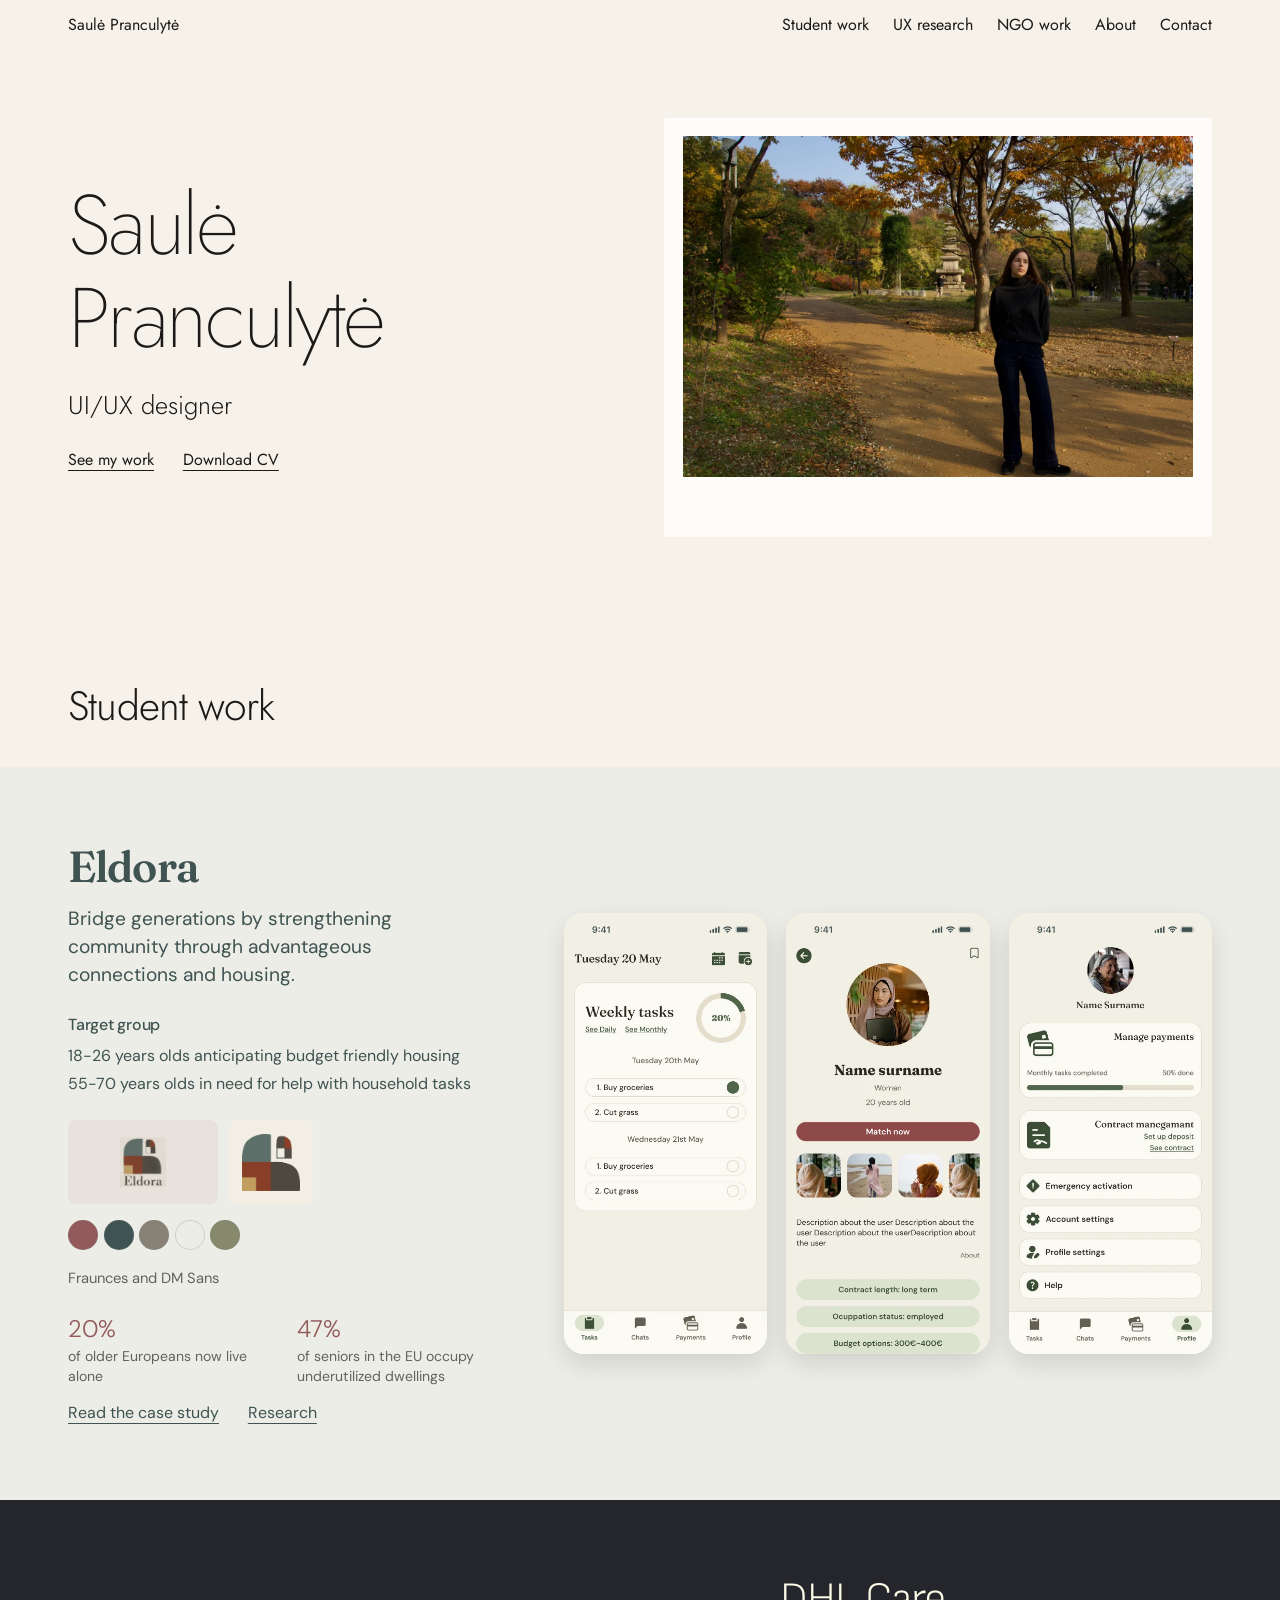
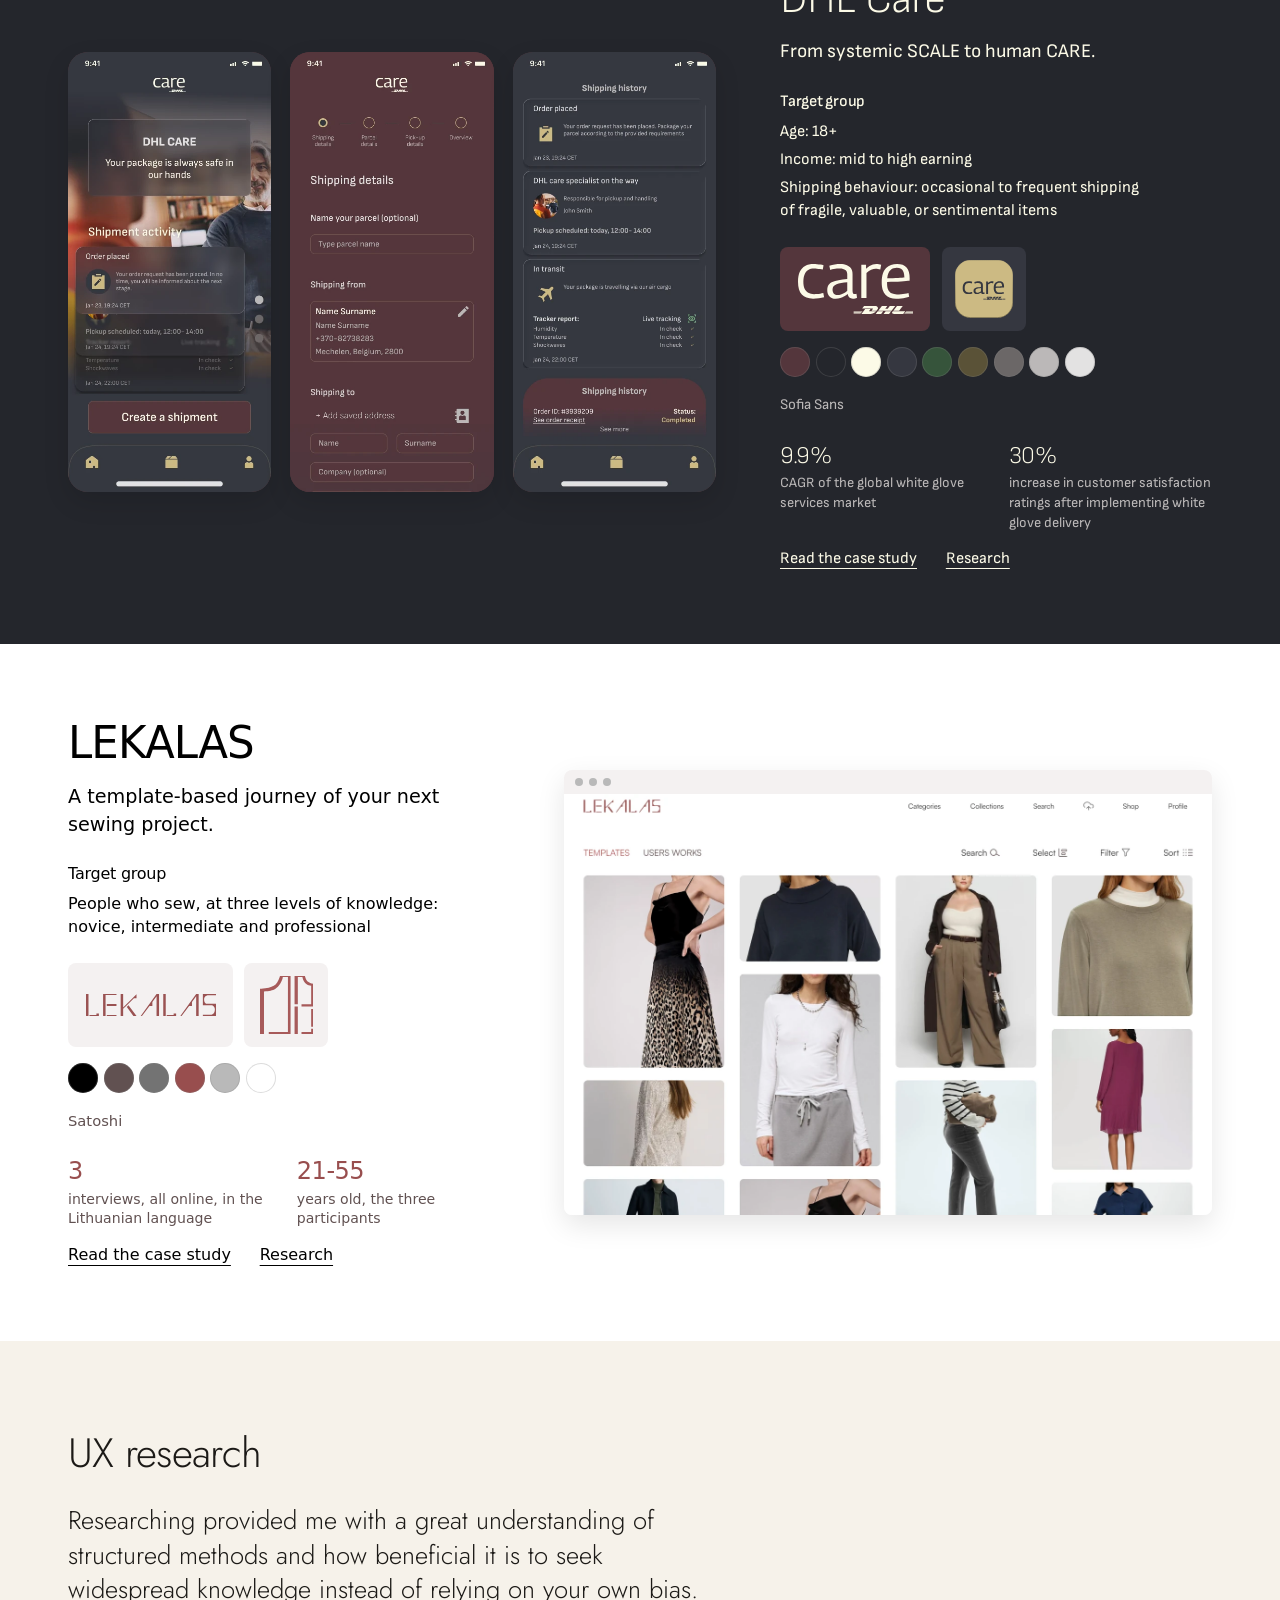
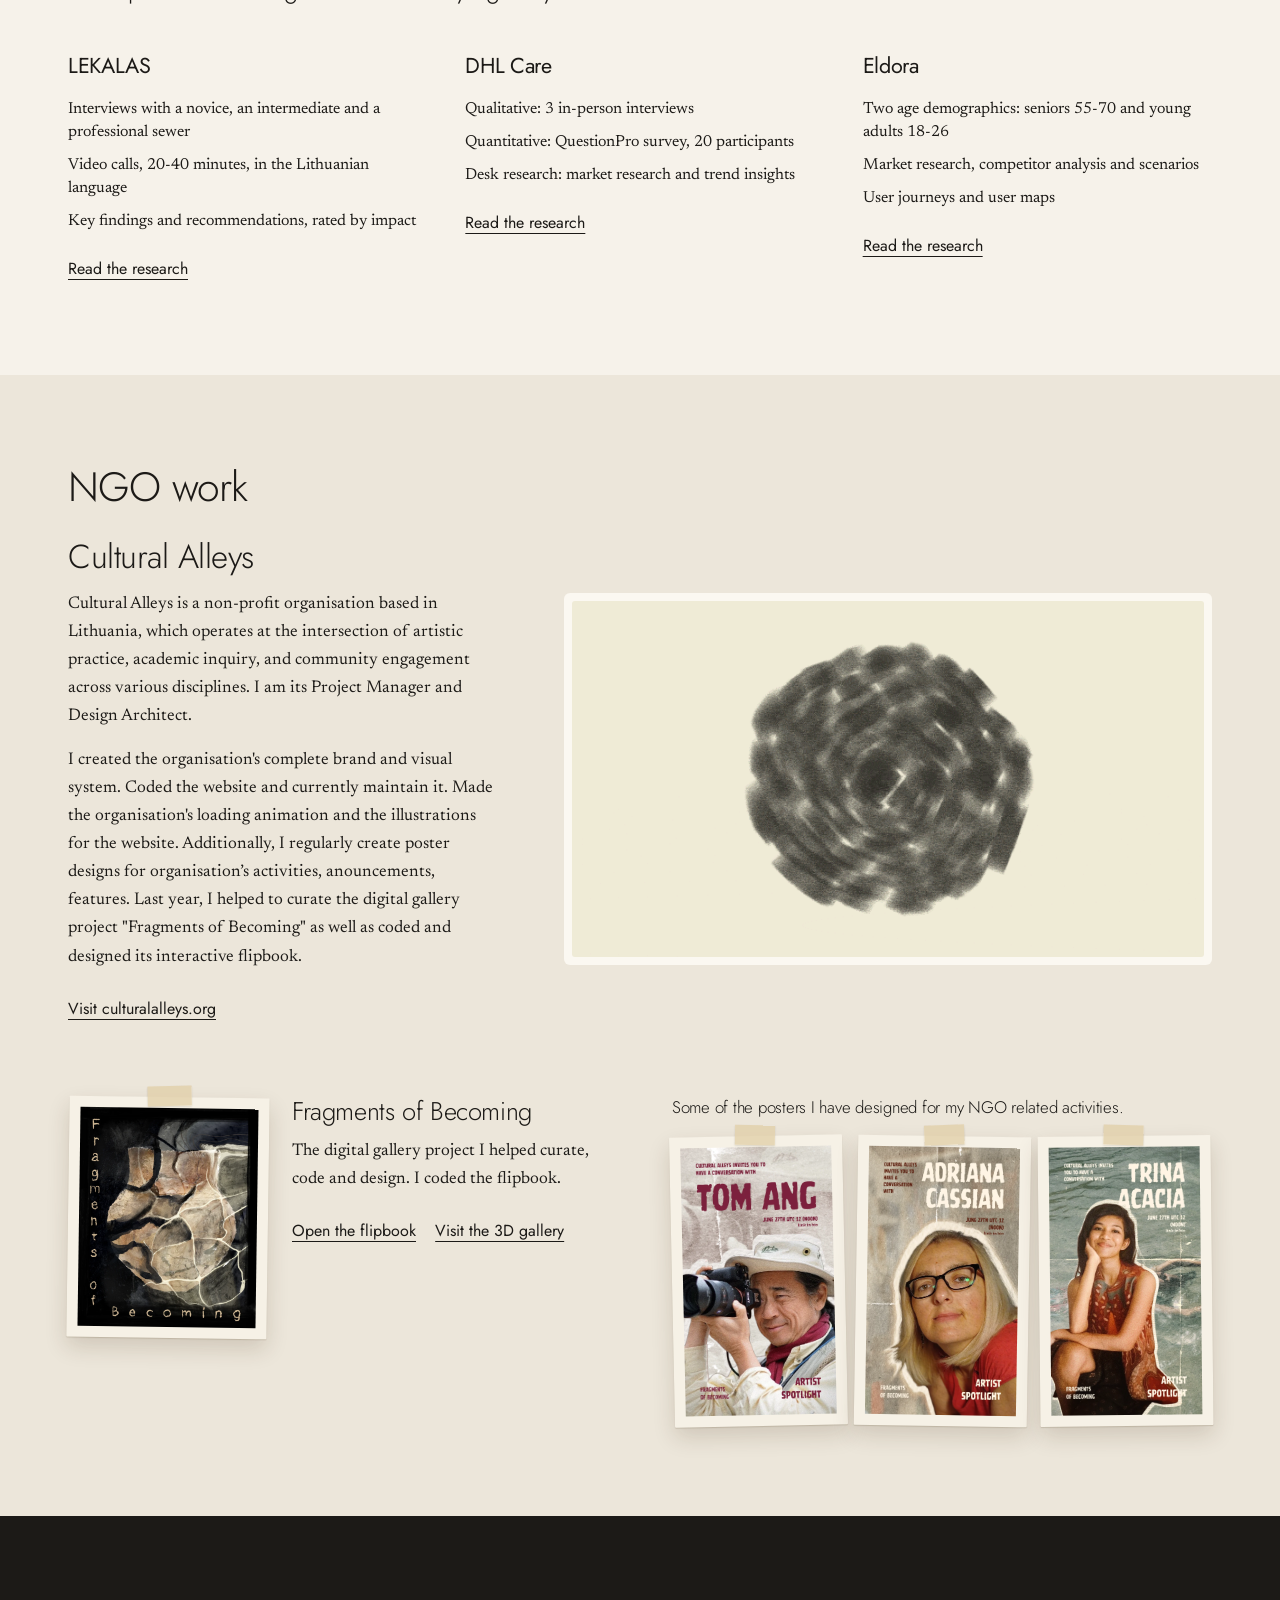
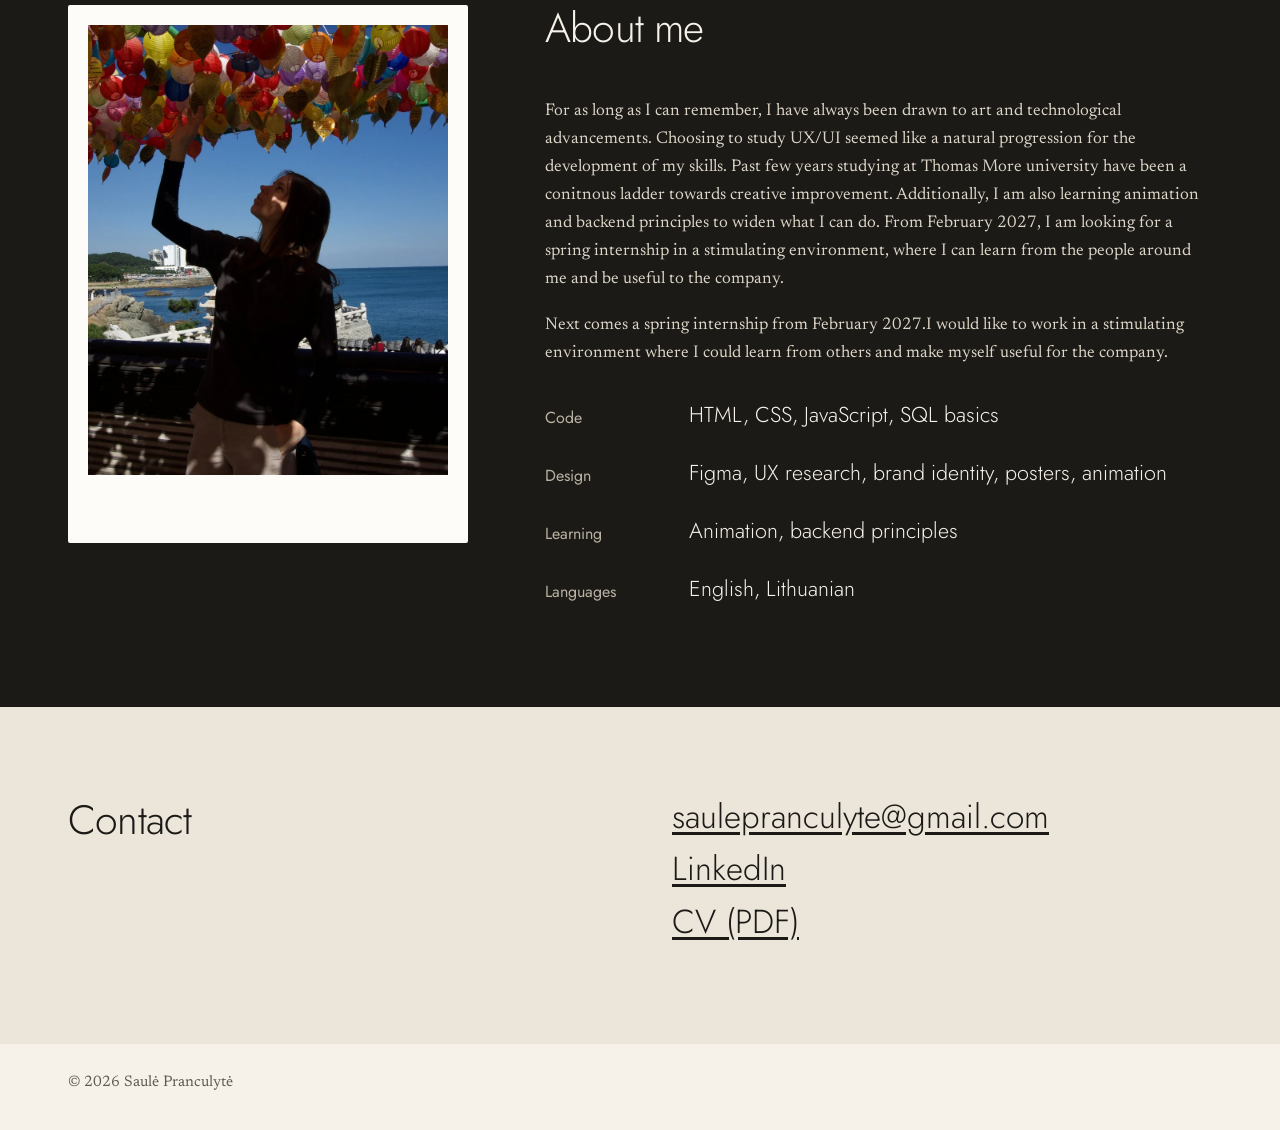
==== commit 465fcf98: "COMMITING" ====
--- a/index.html
+++ b/index.html
@@ -247,12 +247,18 @@
                     <div class="ca-txt"><img class="logo opt" src="/media/cultural-alleys-logo.png"
                             alt="Cultural Alleys logo" height="56" onerror="this.hidden=true">
                         <h3>Cultural Alleys</h3>
-                        <p>Cultural Alleys is a non-profit in Lithuania linking art, research and community. I am its
+                        <p>Cultural Alleys is a non-profit organisation based in Lithuania, which operates at the
+                            intersection of artistic practice, academic inquiry,
+                            and community engagement across various disciplines. I am its
                             Project Manager and Design Architect.</p>
-                        <p>I designed the whole brand. I also designed the whole system of the website and coded it
-                            myself.</p>
-                        <p>Alongside that I made the animation and three posters, and helped curate, code and design a
-                            digital gallery project.</p>
+                        <p> I created the organisation's complete brand and visual system. Coded the website and
+                            currently maintain it.
+                            Made the organisation's loading animation and the illustrations for the website.
+                            Additionally, I regularly create poster designs for organisation’s activities, anouncements,
+                            features.
+                            Last year, I helped to curate the digital gallery project "Fragments of Becoming" as well as
+                            coded and designed its interactive
+                            flipbook.</p>
                         <div class="btns"><a class="btn" href="https://culturalalleys.org/home" rel="noopener">Visit
                                 culturalalleys.org</a></div>
                     </div>
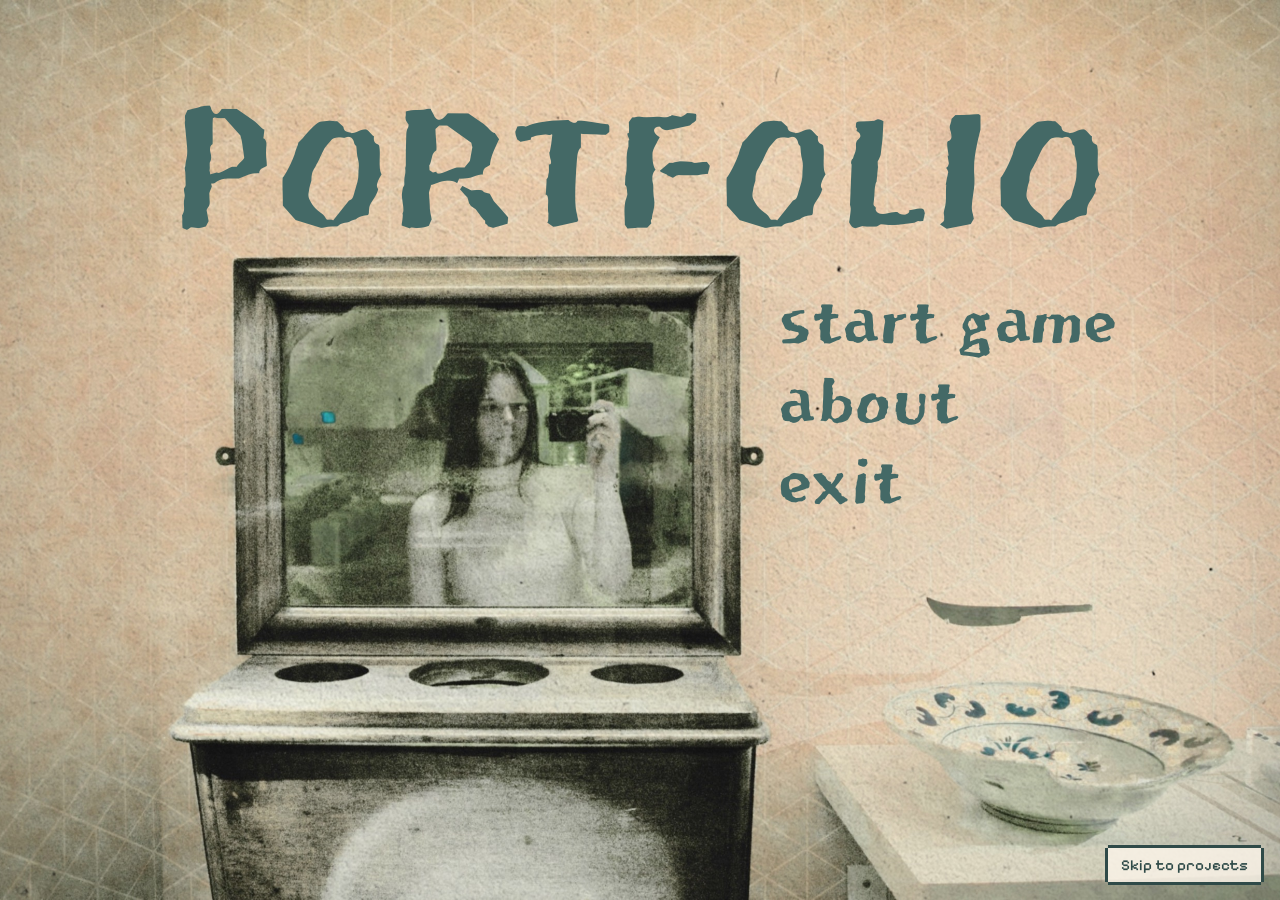
==== commit eb0f0ee9: "Turn the portfolio into a pixel game - Collage title screen from Figma with a pixel reveal around th" ====
--- a/index.html
+++ b/index.html
@@ -1,332 +1,198 @@
 <!doctype html>
-<html lang="en">
+<html lang="en" class="is-game">
 
 <head>
     <meta charset="utf-8">
-    <meta name="viewport" content="width=device-width, initial-scale=1">
+    <meta name="viewport" content="width=device-width, initial-scale=1, viewport-fit=cover">
     <title>Saulė Pranculytė | UI/UX designer portfolio</title>
     <meta name="description"
-        content="Portfolio of Saulė Pranculytė, UI/UX designer looking for a spring internship: Eldora, DHL Care, LEKALAS, UX research and her work for Cultural Alleys.">
+        content="Portfolio of Saulė Pranculytė, UI/UX designer looking for a spring internship: LEKALAS, Eldora, DHL Care, NGO work for Cultural Alleys and personal photography.">
     <link rel="canonical" href="https://saulepranculyte.vercel.app/">
     <meta property="og:type" content="website">
     <meta property="og:title" content="Saulė Pranculytė | UI/UX designer portfolio">
     <meta property="og:description"
-        content="Portfolio of Saulė Pranculytė, UI/UX designer looking for a spring internship: Eldora, DHL Care, LEKALAS, UX research and her work for Cultural Alleys.">
+        content="Portfolio of Saulė Pranculytė, UI/UX designer looking for a spring internship: LEKALAS, Eldora, DHL Care, NGO work for Cultural Alleys and personal photography.">
     <meta property="og:url" content="https://saulepranculyte.vercel.app/">
     <meta property="og:image" content="https://saulepranculyte.vercel.app/media/og.png">
     <meta name="twitter:card" content="summary_large_image">
     <link rel="icon" href="/favicon.svg" type="image/svg+xml">
     <link rel="preconnect" href="https://fonts.googleapis.com">
     <link rel="preconnect" href="https://fonts.gstatic.com" crossorigin>
-    <link rel="preconnect" href="https://api.fontshare.com">
     <link
-        href="https://fonts.googleapis.com/css2?family=Jost:wght@200;300;400;500&amp;family=Newsreader:wght@400;600&amp;family=DM+Sans:wght@300;400;500&amp;family=Fraunces:wght@400;600&amp;family=Sofia+Sans:wght@200;300;400;500&amp;display=swap"
+        href="https://fonts.googleapis.com/css2?family=Jost:wght@300;400;500&amp;family=Pixelify+Sans:wght@400;500;700&amp;display=swap"
         rel="stylesheet">
-    <link href="https://api.fontshare.com/v2/css?f[]=satoshi@300,400,500&amp;display=swap" rel="stylesheet">
+    <link rel="preload" href="/fonts/hallasan-subset.woff2" as="font" type="font/woff2" crossorigin>
     <link rel="stylesheet" href="/style.css">
+    <link rel="preload" as="image" href="/img/title/collage.jpg">
+    <!-- without JavaScript the game cannot run, so show the plain content instead -->
+    <noscript>
+        <style>
+            .game { display: none !important }
+            .vault { display: block !important }
+            html.is-game, html.is-game body { height: auto; overflow: auto }
+        </style>
+    </noscript>
     <script
         type="application/ld+json">{"@context": "https://schema.org", "@type": "Person", "name": "Saulė Pranculytė", "jobTitle": "UI/UX designer", "url": "https://saulepranculyte.vercel.app", "email": "saulepranculyte@gmail.com", "sameAs": ["https://www.linkedin.com/in/saul%C4%97-p-7a31a6396/"], "worksFor": {"@type": "Organization", "name": "Cultural Alleys", "url": "https://culturalalleys.org"}}</script>
 </head>
 
 <body>
-    <a class="skip" href="#main">Skip to content</a>
-    <header>
-        <div class="in"><a href="/">Saulė Pranculytė</a>
-            <nav aria-label="Main"><a href="/#work">Student work</a><a href="/#research">UX research</a><a
-                    href="/#ngo">NGO work</a><a href="/#about">About</a><a href="/#contact">Contact</a></nav>
+    <div class="game" data-state="title">
+        <h1 class="sr">Saulė Pranculytė, UI/UX designer: portfolio</h1>
+
+        <!-- 1. Title screen. The pixel copy shows only around the cursor. -->
+        <section class="scene title" data-scene="title" aria-label="Title screen">
+            <div class="art">
+                <img class="base" src="/img/title/collage.jpg" width="2600" height="1735"
+                    alt="Collage: Saulė photographing herself in an old mirror above a washstand">
+                <p class="wordmark" aria-hidden="true">PORTFOLIO</p>
+                <nav class="menu" aria-label="Main menu">
+                    <button type="button" data-menu="start">start game</button>
+                    <button type="button" data-menu="about">about</button>
+                    <button type="button" data-menu="exit">exit</button>
+                </nav>
+                <div class="px" aria-hidden="true">
+                    <img src="/img/title/collage-pixel.png" width="4096" height="2734" alt="">
+                    <div class="menu ghost"><span>start game</span><span>about</span><span>exit</span></div>
+                </div>
+            </div>
+            <a class="skip-link" href="#main-path">Skip to projects</a>
+        </section>
+
+        <!-- 2. The isometric island with two paths -->
+        <section class="scene iso" data-scene="iso" aria-label="World map">
+            <div class="iso-view">
+                <div class="iso-box">
+                    <img class="map" src="/img/world/iso.png" width="320" height="200"
+                        alt="A floating pixel garden island. From a signpost, one path leads left to a gallery and a camera, the other right to a town gate.">
+                    <button class="way" type="button" data-way="side">Side quests <small>NGO work, photography</small></button>
+                    <button class="way" type="button" data-way="main">Main path <small>Uni projects</small></button>
+                </div>
+            </div>
+        </section>
+
+        <!-- 3. The two paths, side-scrolling -->
+        <section class="scene path main" data-scene="main" aria-label="Main path: uni projects">
+            <div class="layer sky"></div>
+            <div class="layer far"></div>
+            <div class="track">
+                <img class="ground" src="/img/world/main-ground.png" width="1100" height="180"
+                    alt="A town street with a tailor's workshop, a family house with a garden and a delivery depot">
+                <button class="spot" type="button" data-stop="lekalas"><span class="sr">Walk to Level 1: LEKALAS</span></button>
+                <button class="spot" type="button" data-stop="eldora"><span class="sr">Walk to Level 2: Eldora</span></button>
+                <button class="spot" type="button" data-stop="dhl-care"><span class="sr">Walk to Level 3: DHL Care</span></button>
+            </div>
+        </section>
+        <section class="scene path side" data-scene="side" aria-label="Side quests: NGO work and photography">
+            <div class="layer sky"></div>
+            <div class="layer far"></div>
+            <div class="track">
+                <img class="ground" src="/img/world/side-ground.png" width="900" height="180"
+                    alt="A park path with a small gallery with banners and a camera on a tripod by a line of pinned photos">
+                <button class="spot" type="button" data-stop="ngo"><span class="sr">Walk to NGO work</span></button>
+                <button class="spot" type="button" data-stop="photography"><span class="sr">Walk to Photography</span></button>
+            </div>
+        </section>
+
+        <div class="hero" aria-hidden="true"></div>
+        <div class="iris" aria-hidden="true"></div>
+        <canvas class="zoom" aria-hidden="true"></canvas>
+
+        <!-- Dialogue box, after the circled ref: portrait + text -->
+        <div class="talk">
+            <div class="face" aria-hidden="true"></div>
+            <div class="bubble" aria-live="polite">
+                <p class="line"></p>
+                <article class="stop lek" data-stop="lekalas" hidden>
+                    <p class="name">Level 1 · LEKALAS</p>
+                    <p>A template-based journey of your next sewing project.</p>
+                    <div class="btns"><a class="btn" href="/lekalas" data-case>Open case study</a><a class="btn alt"
+                            href="/lekalas#research" data-case>Research</a></div>
+                </article>
+                <article class="stop eldora" data-stop="eldora" hidden>
+                    <p class="name">Level 2 · Eldora</p>
+                    <p>Bridge generations by strengthening community through advantageous connections and housing.</p>
+                    <div class="btns"><a class="btn" href="/eldora" data-case>Open case study</a><a class="btn alt"
+                            href="/eldora#research" data-case>Research</a></div>
+                </article>
+                <article class="stop dhl" data-stop="dhl-care" hidden>
+                    <p class="name">Level 3 · DHL Care</p>
+                    <p>From systemic SCALE to human CARE.</p>
+                    <div class="btns"><a class="btn" href="/dhl-care" data-case>Open case study</a><a class="btn alt"
+                            href="/dhl-care#research" data-case>Research</a></div>
+                </article>
+                <article class="stop side" data-stop="ngo" hidden>
+                    <p class="name">Side quest · NGO work</p>
+                    <p>Cultural Alleys: I am its Project Manager and Design Architect. Brand, website, animation, posters
+                        and a digital gallery.</p>
+                    <div class="btns"><a class="btn" href="#alleys" data-sheet>Open the book</a><a class="btn alt"
+                            href="https://culturalalleys.org/home" rel="noopener">culturalalleys.org</a></div>
+                </article>
+                <article class="stop side" data-stop="photography" hidden>
+                    <p class="name">Side quest · Photography</p>
+                    <p>My personal photography.</p>
+                    <div class="btns"><a class="btn" href="#photos" data-sheet>Open the album</a></div>
+                </article>
+            </div>
         </div>
-    </header>
-    <main id="main" class="">
-        <section class="hero">
+
+        <button class="pause" type="button" aria-haspopup="dialog">menu</button>
+        <div class="pad">
+            <button type="button" class="dir" data-dir="-1" aria-label="Walk left"></button>
+            <button type="button" class="dir" data-dir="1" aria-label="Walk right"></button>
+            <button type="button" class="ab" data-act="a" aria-label="Select">A</button>
+        </div>
+    </div>
+
+    <dialog id="menu" aria-labelledby="menu-h">
+        <h2 id="menu-h">Paused</h2>
+        <ul>
+            <li><form method="dialog"><button>Resume</button></form></li>
+            <li><button type="button" data-goto="iso">World map</button></li>
+            <li><a href="#about-me" data-sheet>About &amp; contacts</a></li>
+            <li><button type="button" data-goto="title">Title screen</button></li>
+            <li><a href="/media/cv.pdf">CV (PDF)</a></li>
+        </ul>
+    </dialog>
+
+    <dialog id="exit" aria-labelledby="exit-h">
+        <p id="exit-h">Just close the tab manually.</p>
+        <form method="dialog"><button>OK</button></form>
+    </dialog>
+
+    <dialog id="book" aria-label="Book">
+        <div class="book">
+            <nav class="tabs" aria-label="Chapters"></nav>
+            <div class="pages">
+                <div class="flow"></div>
+            </div>
+            <span class="rings" aria-hidden="true"></span>
+            <button type="button" class="turn prev" aria-label="Previous page"></button>
+            <button type="button" class="turn next" aria-label="Next page"></button>
+            <p class="folio"></p>
+            <form method="dialog"><button class="close" aria-label="Close the book"></button></form>
+        </div>
+    </dialog>
+
+    <!-- Books opened from the game, and the whole page when JavaScript is off -->
+    <div class="vault">
+        <nav class="vault-nav" aria-label="Case studies">
+            <p>Saulė Pranculytė, UI/UX designer. Main path: <a href="/lekalas">LEKALAS</a>, <a
+                    href="/eldora">Eldora</a>, <a href="/dhl-care">DHL Care</a>. <a href="/media/cv.pdf">CV (PDF)</a></p>
+        </nav>
+
+        <article class="case player">
             <div class="wrap">
-                <div>
-                    <h1>Saulė <br>Pranculytė</h1>
-                    <p class="role">UI/UX designer</p>
-                    <div class="btns"><a class="btn" href="#work">See my work</a><a class="btn"
-                            href="/media/cv.pdf">Download CV</a></div>
-                </div>
-                <div class="hero-pic">
-                    <figure class="polaroid wide"><img src="/img/photos/hero.webp"
-                            alt="Saulė Pranculytė standing on a path in an autumn park, a stone pagoda behind her"
-                            width="1400" height="934"></figure>
-                </div>
-            </div>
-        </section>
-        <section class="work-head" id="work">
-            <div class="wrap">
-                <h2 class="t">Student work</h2>
-            </div>
-        </section>
-        <section class="proj eldora" id="eldora">
-            <div class="wrap">
-                <div class="ptxt">
-                    <h3>Eldora</h3>
-                    <p class="q">Bridge generations by strengthening community through advantageous connections and
-                        housing.</p>
-                    <h4>Target group</h4>
-                    <ul class="tg">
-                        <li>18-26 years olds anticipating budget friendly housing</li>
-                        <li>55-70 years olds in need for help with household tasks</li>
-                    </ul>
-                    <div class="art">
-                        <div class="tiles">
-                            <div class="tile" style="background:#E7E2DB"><img src="/img/eldora/logo.webp"
-                                    alt="Eldora logo" width="804" height="886" loading="lazy"></div>
-                            <div class="tile sq" style="background:#F2EEE4"><img src="/img/eldora/icon.webp"
-                                    alt="Eldora app icon" width="578" height="565" loading="lazy"></div>
-                        </div>
-                        <ul class="chips" aria-label="Colour palette">
-                            <li style="background:#925A5A"><span class="sr">#925A5A</span></li>
-                            <li style="background:#3F5352"><span class="sr">#3F5352</span></li>
-                            <li style="background:#888276"><span class="sr">#888276</span></li>
-                            <li style="background:#ECEDE6"><span class="sr">#ECEDE6</span></li>
-                            <li style="background:#87896D"><span class="sr">#87896D</span></li>
-                        </ul>
-                        <p class="fonts">Fraunces and DM Sans</p>
-                    </div>
-                    <div class="mini">
-                        <div class="stats">
-                            <div class="stat"><b>20%</b><span>of older Europeans now live alone</span></div>
-                            <div class="stat"><b>47%</b><span>of seniors in the EU occupy underutilized dwellings</span>
-                            </div>
-                        </div>
-                    </div>
-                    <div class="btns"><a class="btn" href="/eldora" data-case>Read the case study</a><a class="btn"
-                            href="/eldora#research" data-case>Research</a></div>
-                </div>
-                <div class="pshots">
-                    <div class="shots">
-                        <div class="ph"><img src="/img/eldora/weekly-tasks.webp" alt="Eldora weekly tasks page"
-                                width="393" height="852" loading="lazy"></div>
-                        <div class="ph"><img src="/img/eldora/tenant-profile.webp" alt="Eldora tenant profile"
-                                width="393" height="1170" loading="lazy"></div>
-                        <div class="ph"><img src="/img/eldora/management.webp"
-                                alt="Eldora management mode with manage payments and contract" width="393" height="854"
-                                loading="lazy"></div>
-                    </div>
-                </div>
-            </div>
-        </section>
-        <section class="proj dhl flip" id="dhl-care">
-            <div class="wrap">
-                <div class="ptxt">
-                    <h3>DHL Care</h3>
-                    <p class="q">From systemic SCALE to human CARE.</p>
-                    <h4>Target group</h4>
-                    <ul class="tg">
-                        <li>Age: 18+</li>
-                        <li>Income: mid to high earning</li>
-                        <li>Shipping behaviour: occasional to frequent shipping of fragile, valuable, or sentimental
-                            items</li>
-                    </ul>
-                    <div class="art">
-                        <div class="tiles">
-                            <div class="tile" style="background:#54363C"><img src="/img/dhl-care/logo.svg"
-                                    alt="DHL Care logo" width="332" height="144" loading="lazy"></div>
-                            <div class="tile sq" style="background:#353740"><img src="/img/dhl-care/icon-light.svg"
-                                    alt="DHL Care app icon" width="113" height="113" loading="lazy"></div>
-                        </div>
-                        <ul class="chips" aria-label="Colour palette">
-                            <li style="background:#54363C"><span class="sr">#54363C</span></li>
-                            <li style="background:#24262C"><span class="sr">#24262C</span></li>
-                            <li style="background:#FCFAE7"><span class="sr">#FCFAE7</span></li>
-                            <li style="background:#353740"><span class="sr">#353740</span></li>
-                            <li style="background:#36543B"><span class="sr">#36543B</span></li>
-                            <li style="background:#5A5237"><span class="sr">#5A5237</span></li>
-                            <li style="background:#6B6767"><span class="sr">#6B6767</span></li>
-                            <li style="background:#BBB8B8"><span class="sr">#BBB8B8</span></li>
-                            <li style="background:#E3E2E2"><span class="sr">#E3E2E2</span></li>
-                        </ul>
-                        <p class="fonts">Sofia Sans</p>
-                    </div>
-                    <div class="mini">
-                        <div class="stats">
-                            <div class="stat"><b>9.9%</b><span>CAGR of the global white glove services market</span>
-                            </div>
-                            <div class="stat"><b>30%</b><span>increase in customer satisfaction ratings after
-                                    implementing white glove delivery</span></div>
-                        </div>
-                    </div>
-                    <div class="btns"><a class="btn" href="/dhl-care" data-case>Read the case study</a><a class="btn"
-                            href="/dhl-care#research" data-case>Research</a></div>
-                </div>
-                <div class="pshots">
-                    <div class="shots">
-                        <div class="ph"><img src="/img/dhl-care/home.webp" alt="DHL Care home screen" width="402"
-                                height="874" loading="lazy"></div>
-                        <div class="ph"><img src="/img/dhl-care/shipping-details.webp"
-                                alt="DHL Care shipping details form" width="402" height="1447" loading="lazy"></div>
-                        <div class="ph"><img src="/img/dhl-care/parcel-page.webp"
-                                alt="DHL Care shipping history with tracker report" width="402" height="874"
-                                loading="lazy"></div>
-                    </div>
-                </div>
-            </div>
-        </section>
-        <section class="proj lek" id="lekalas">
-            <div class="wrap">
-                <div class="ptxt">
-                    <h3>LEKALAS</h3>
-                    <p class="q">A template-based journey of your next sewing project.</p>
-                    <h4>Target group</h4>
-                    <ul class="tg">
-                        <li>People who sew, at three levels of knowledge: novice, intermediate and professional</li>
-                    </ul>
-                    <div class="art">
-                        <div class="tiles">
-                            <div class="tile" style="background:#F4F1F1"><img src="/img/lekalas/logo.svg"
-                                    alt="LEKALAS logo" width="1326" height="216" loading="lazy"></div>
-                            <div class="tile sq" style="background:#F4F1F1"><img src="/img/lekalas/icon.svg"
-                                    alt="LEKALAS icon, a pattern piece" width="711" height="787" loading="lazy"></div>
-                        </div>
-                        <ul class="chips" aria-label="Colour palette">
-                            <li style="background:#000000"><span class="sr">#000000</span></li>
-                            <li style="background:#615151"><span class="sr">#615151</span></li>
-                            <li style="background:#737373"><span class="sr">#737373</span></li>
-                            <li style="background:#984E4E"><span class="sr">#984E4E</span></li>
-                            <li style="background:#B9B9B9"><span class="sr">#B9B9B9</span></li>
-                            <li style="background:#FFFFFF"><span class="sr">#FFFFFF</span></li>
-                        </ul>
-                        <p class="fonts">Satoshi</p>
-                    </div>
-                    <div class="mini">
-                        <div class="stats">
-                            <div class="stat"><b>3</b><span>interviews, all online, in the Lithuanian language</span>
-                            </div>
-                            <div class="stat"><b>21‑55</b><span>years old, the three participants</span></div>
-                        </div>
-                    </div>
-                    <div class="btns"><a class="btn" href="/lekalas" data-case>Read the case study</a><a class="btn"
-                            href="/lekalas#research" data-case>Research</a></div>
-                </div>
-                <div class="pshots">
-                    <div class="bw">
-                        <div class="bar"><i></i><i></i><i></i></div><img src="/img/lekalas/template-library.webp"
-                            alt="LEKALAS template library" width="1400" height="909" loading="lazy">
-                    </div>
-                </div>
-            </div>
-        </section>
-        <section class="sec" id="research">
-            <div class="wrap">
-                <h2 class="t">UX research</h2>
-                <p class="lead-in">Researching provided me with a great understanding of structured methods and how
-                    beneficial it is to seek widespread knowledge instead of relying on your own bias.</p>
-                <div class="rgrid">
-                    <div class="rcol">
-                        <h3>LEKALAS</h3>
-                        <ul class="list">
-                            <li>Interviews with a novice, an intermediate and a professional sewer</li>
-                            <li>Video calls, 20-40 minutes, in the Lithuanian language</li>
-                            <li>Key findings and recommendations, rated by impact</li>
-                        </ul><a class="btn" href="/lekalas#research" data-case>Read the research</a>
-                    </div>
-                    <div class="rcol">
-                        <h3>DHL Care</h3>
-                        <ul class="list">
-                            <li>Qualitative: 3 in-person interviews</li>
-                            <li>Quantitative: QuestionPro survey, 20 participants</li>
-                            <li>Desk research: market research and trend insights</li>
-                        </ul><a class="btn" href="/dhl-care#research" data-case>Read the research</a>
-                    </div>
-                    <div class="rcol">
-                        <h3>Eldora</h3>
-                        <ul class="list">
-                            <li>Two age demographics: seniors 55-70 and young adults 18-26</li>
-                            <li>Market research, competitor analysis and scenarios</li>
-                            <li>User journeys and user maps</li>
-                        </ul><a class="btn" href="/eldora#research" data-case>Read the research</a>
-                    </div>
-                </div>
-            </div>
-        </section>
-        <section class="sec alt" id="ngo">
-            <div class="wrap">
-                <h2 class="t">NGO work</h2>
-                <div class="ca-top">
-                    <div class="ca-txt"><img class="logo opt" src="/media/cultural-alleys-logo.png"
-                            alt="Cultural Alleys logo" height="56" onerror="this.hidden=true">
-                        <h3>Cultural Alleys</h3>
-                        <p>Cultural Alleys is a non-profit organisation based in Lithuania, which operates at the
-                            intersection of artistic practice, academic inquiry,
-                            and community engagement across various disciplines. I am its
-                            Project Manager and Design Architect.</p>
-                        <p> I created the organisation's complete brand and visual system. Coded the website and
-                            currently maintain it.
-                            Made the organisation's loading animation and the illustrations for the website.
-                            Additionally, I regularly create poster designs for organisation’s activities, anouncements,
-                            features.
-                            Last year, I helped to curate the digital gallery project "Fragments of Becoming" as well as
-                            coded and designed its interactive
-                            flipbook.</p>
-                        <div class="btns"><a class="btn" href="https://culturalalleys.org/home" rel="noopener">Visit
-                                culturalalleys.org</a></div>
-                    </div>
-                    <div class="anim"><img src="/img/ngo/animation.gif" alt="Animation made for Cultural Alleys"
-                            width="700" height="394" loading="lazy"></div>
-                </div>
-                <div class="ca-more">
-                    <div class="ca-gal">
-                        <figure>
-                            <div class="print" style="--r:.8deg;--t:-2deg"><img
-                                    src="/img/ngo/fragments-of-becoming.webp"
-                                    alt="Artwork from Fragments of Becoming, the digital gallery project of Cultural Alleys"
-                                    width="1100" height="1353" loading="lazy"></div>
-                        </figure>
-                        <div>
-                            <h3>Fragments of Becoming</h3>
-                            <p>The digital gallery project I helped curate, code and design. I coded the flipbook.</p>
-                            <div class="btns"><a class="btn" href="https://culturalalleys.org/mybook/index.html"
-                                    rel="noopener">Open the flipbook</a><a class="btn"
-                                    href="https://culturalalleys.org/fragmentsgallery.html" rel="noopener">Visit the 3D
-                                    gallery</a></div>
-                        </div>
-                    </div>
-                    <div class="ca-posters">
-                        <h3>Some of the posters I have designed for my NGO related activities.</h3>
-                        <div class="posters">
-                            <figure>
-                                <div class="print" style="--r:-1.2deg;--t:2deg"><img
-                                        src="/img/ngo/spotlight-tom-ang.webp"
-                                        alt="Artist Spotlight poster for Tom Ang, made for Cultural Alleys" width="800"
-                                        height="1422" loading="lazy"></div>
-                            </figure>
-                            <figure>
-                                <div class="print" style="--r:.9deg;--t:-3deg"><img
-                                        src="/img/ngo/spotlight-adriana-cassian.webp"
-                                        alt="Artist Spotlight poster for Adriana Cassian, made for Cultural Alleys"
-                                        width="800" height="1422" loading="lazy"></div>
-                            </figure>
-                            <figure>
-                                <div class="print" style="--r:-.6deg;--t:2deg"><img
-                                        src="/img/ngo/spotlight-trina-acacia.webp"
-                                        alt="Artist Spotlight poster for Trina Acacia, made for Cultural Alleys"
-                                        width="800" height="1422" loading="lazy"></div>
-                            </figure>
-                        </div>
-                    </div>
-                </div>
-            </div>
-        </section>
-        <section class="sec about" id="about">
-            <div class="wrap about-g">
-                <figure class="polaroid about-pic"><img src="/img/photos/about.webp"
-                        alt="Saulė reaching up to touch hanging paper lanterns and leaves at a temple by the sea"
-                        width="900" height="1125" loading="lazy"></figure>
-                <div>
-                    <h2 class="t">About me</h2>
-                    <div class="about-b">
+                <div class="chead" id="about-me">
+                    <div>
+                        <h1>About me</h1>
                         <p>For as long as I can remember, I have always been drawn to art and technological
                             advancements. Choosing to study UX/UI seemed like a natural progression for the development
-                            of my skills. Past few years studying at Thomas More university have been a conitnous ladder
-                            towards creative improvement. Additionally, I am also learning animation and backend
-                            principles to
-                            widen what I can do. From February 2027, I am looking for a spring internship in a
-                            stimulating environment, where I can learn from the people around me and be useful to the
-                            company.</p>
-                        <p>Next comes a spring internship from February 2027.I would like to work in a stimulating
-                            environment where I could learn from others and make
-                            myself useful for the company.</p>
+                            of my skills. Past few years studying at Thomas More university have been a continuous
+                            ladder towards creative improvement. Additionally, I am also learning animation and backend
+                            principles to widen what I can do. From February 2027, I am looking for a spring internship
+                            in a stimulating environment, where I can learn from the people around me and be useful to
+                            the company.</p>
                         <dl class="idx">
                             <div>
                                 <dt>Code</dt>
@@ -346,28 +212,138 @@
                             </div>
                         </dl>
                     </div>
-                </div>
-            </div>
-        </section>
-        <section class="sec alt contact" id="contact">
-            <div class="wrap two">
-                <div>
-                    <h2 class="t" style="margin:0">Contact</h2>
-                </div>
-                <div>
-                    <a class="big" href="mailto:saulepranculyte@gmail.com">saulepranculyte@gmail.com</a><a class="big"
-                        href="https://www.linkedin.com/in/saul%C4%97-p-7a31a6396/" rel="noopener">LinkedIn</a><a
-                        class="big" href="/media/cv.pdf">CV (PDF)</a>
-                </div>
-            </div>
-        </section>
-    </main>
-    <footer>&copy; 2026 Saulė Pranculytė</footer>
-    <dialog id="case" aria-label="Case study">
-        <form method="dialog" class="dbar"><button class="x" autofocus>Close &times;</button></form>
-        <div class="cbody"></div>
-    </dialog>
+                    <div class="frame"><img src="/img/photos/about.webp" loading="lazy" width="900" height="1125"
+                            alt="Saulė reaching up to touch hanging paper lanterns and leaves at a temple by the sea">
+                    </div>
+                </div>
+                <section class="blk" id="contacts">
+                    <h2>Contacts</h2>
+                    <p>Send a message to start the next level together.</p>
+                    <div class="contact-links">
+                        <a href="mailto:saulepranculyte@gmail.com">saulepranculyte@gmail.com</a>
+                        <a href="https://www.linkedin.com/in/saul%C4%97-p-7a31a6396/" rel="noopener">LinkedIn</a>
+                        <a href="/media/cv.pdf">CV (PDF)</a>
+                    </div>
+                </section>
+            </div>
+        </article>
+
+        <article class="case side">
+            <div class="wrap">
+                <div class="chead">
+                    <div><img class="logo opt" src="/media/cultural-alleys-logo.png" alt="Cultural Alleys logo"
+                            height="56" loading="lazy" onerror="this.hidden=true">
+                        <h1>NGO work</h1>
+                        <p class="lede">My work for Cultural Alleys, a non-profit organisation based in Lithuania.</p>
+                        <table>
+                            <tbody>
+                                <tr>
+                                    <th>Role</th>
+                                    <td>Project Manager and Design Architect</td>
+                                </tr>
+                                <tr>
+                                    <th>Work</th>
+                                    <td>Brand and visual system, website, animation, illustrations, posters, digital
+                                        gallery</td>
+                                </tr>
+                            </tbody>
+                        </table>
+                    </div>
+                    <div class="frame"><img src="/img/ngo/animation.gif" alt="Animation made for Cultural Alleys"
+                            width="700" height="394" loading="lazy"></div>
+                </div>
+                <section class="blk" id="alleys">
+                    <h2>Cultural Alleys</h2>
+                    <p>Cultural Alleys is a non-profit organisation based in Lithuania, which operates at the
+                        intersection of artistic practice, academic inquiry, and community engagement across various
+                        disciplines. I am its Project Manager and Design Architect.</p>
+                    <p>I created the organisation's complete brand and visual system. Coded the website and currently
+                        maintain it. Made the organisation's loading animation and the illustrations for the website.
+                        Additionally, I regularly create poster designs for organisation’s activities, anouncements,
+                        features. Last year, I helped to curate the digital gallery project "Fragments of Becoming" as
+                        well as coded and designed its interactive flipbook.</p>
+                    <div class="links"><a class="btn" href="https://culturalalleys.org/home" rel="noopener">Visit
+                            culturalalleys.org</a></div>
+                </section>
+                <section class="blk" id="fragments">
+                    <h2>Fragments of Becoming</h2>
+                    <div class="frame"><img src="/img/ngo/fragments-of-becoming.webp" loading="lazy" width="1100"
+                            height="1353"
+                            alt="Artwork from Fragments of Becoming, the digital gallery project of Cultural Alleys">
+                    </div>
+                    <p>The digital gallery project I helped curate, code and design. I coded the flipbook.</p>
+                    <div class="links"><a class="btn" href="https://culturalalleys.org/mybook/index.html"
+                            rel="noopener">Open the flipbook</a><a class="btn alt"
+                            href="https://culturalalleys.org/fragmentsgallery.html" rel="noopener">Visit the 3D
+                            gallery</a></div>
+                </section>
+                <section class="blk" id="posters">
+                    <h2>Posters</h2>
+                    <p>Some of the posters I have designed for my NGO related activities.</p>
+                    <div class="posters">
+                        <div class="frame"><img src="/img/ngo/spotlight-tom-ang.webp" loading="lazy" width="800"
+                                height="1422" alt="Artist Spotlight poster for Tom Ang, made for Cultural Alleys">
+                        </div>
+                        <div class="frame"><img src="/img/ngo/spotlight-adriana-cassian.webp" loading="lazy"
+                                width="800" height="1422"
+                                alt="Artist Spotlight poster for Adriana Cassian, made for Cultural Alleys"></div>
+                        <div class="frame"><img src="/img/ngo/spotlight-trina-acacia.webp" loading="lazy" width="800"
+                                height="1422" alt="Artist Spotlight poster for Trina Acacia, made for Cultural Alleys">
+                        </div>
+                    </div>
+                </section>
+            </div>
+        </article>
+
+        <!-- Photography: drop 01.jpg ... 05.jpg into /img/photography/ and edit the titles below -->
+        <article class="case album">
+            <div class="wrap">
+                <div class="chead" id="photos">
+                    <div>
+                        <h1>Photography</h1>
+                        <p class="lede">My personal photography.</p>
+                    </div>
+                </div>
+                <section class="blk" id="photo-1">
+                    <h2>Photo 1</h2>
+                    <figure class="photo"><img src="/img/photography/01.jpg" loading="lazy" alt="Photograph 1 by Saulė"
+                            onerror="this.parentNode.classList.add('missing')">
+                        <figcaption>Untitled</figcaption>
+                    </figure>
+                </section>
+                <section class="blk" id="photo-2">
+                    <h2>Photo 2</h2>
+                    <figure class="photo"><img src="/img/photography/02.jpg" loading="lazy" alt="Photograph 2 by Saulė"
+                            onerror="this.parentNode.classList.add('missing')">
+                        <figcaption>Untitled</figcaption>
+                    </figure>
+                </section>
+                <section class="blk" id="photo-3">
+                    <h2>Photo 3</h2>
+                    <figure class="photo"><img src="/img/photography/03.jpg" loading="lazy" alt="Photograph 3 by Saulė"
+                            onerror="this.parentNode.classList.add('missing')">
+                        <figcaption>Untitled</figcaption>
+                    </figure>
+                </section>
+                <section class="blk" id="photo-4">
+                    <h2>Photo 4</h2>
+                    <figure class="photo"><img src="/img/photography/04.jpg" loading="lazy" alt="Photograph 4 by Saulė"
+                            onerror="this.parentNode.classList.add('missing')">
+                        <figcaption>Untitled</figcaption>
+                    </figure>
+                </section>
+                <section class="blk" id="photo-5">
+                    <h2>Photo 5</h2>
+                    <figure class="photo"><img src="/img/photography/05.jpg" loading="lazy" alt="Photograph 5 by Saulė"
+                            onerror="this.parentNode.classList.add('missing')">
+                        <figcaption>Untitled</figcaption>
+                    </figure>
+                </section>
+            </div>
+        </article>
+        <footer>&copy; 2026 Saulė Pranculytė</footer>
+    </div>
     <script src="/script.js"></script>
 </body>
 
-</html>+</html>
--- a/style.css
+++ b/style.css
@@ -1,1989 +1,419 @@
+/* Saulė's portfolio as a game: collage title screen, isometric island, side-scrolling paths, and case studies as a pixel journal. */
+/* Jeju Hallasan (SIL OFL, see /fonts/OFL.txt), cut down to Latin letters and renamed as the licence asks */
+@font-face { font-family: "Hallasan Subset"; src: url(/fonts/hallasan-subset.woff2) format("woff2"); font-display: swap }
+@property --x { syntax: "<number>"; inherits: false; initial-value: 160 }
+@property --y { syntax: "<number>"; inherits: false; initial-value: 136 }
+@property --h { syntax: "<number>"; inherits: false; initial-value: 24 }
+
 :root {
-  --paper: #F6F2EA;
-  --ink: #1C1A17;
-  --mute: #5F5A51;
-  --line: #D9D2C4;
+  --peach: #EAC9AE;
+  --paper: #F4E8D6;
+  --cream: #FBF4E8;
+  --green: #446966;
+  --green-d: #2F4A48;
+  --ink: #2E2A26;
+  --mute: #6E655B;
+  --red: #C0554A;
+  --line: rgba(46, 42, 38, .16);
+  --title: "Hallasan Subset", "Jost", sans-serif;
+  --pix: "Pixelify Sans", ui-monospace, monospace;
   --sans: "Jost", system-ui, sans-serif;
-  --serif: "Newsreader", Georgia, serif
-}
-
-* {
-  box-sizing: border-box
-}
-
-html {
-  scroll-padding-top: 4.2rem;
-  scroll-behavior: smooth
-}
-
-@media(prefers-reduced-motion:reduce) {
-  html {
-    scroll-behavior: auto
-  }
-}
+  --px: 3px;
+  /* pixel border with notched corners */
+  --box: 0 calc(-1 * var(--px)) 0 var(--green-d), 0 var(--px) 0 var(--green-d), calc(-1 * var(--px)) 0 0 var(--green-d), var(--px) 0 0 var(--green-d);
+  --arrow: polygon(0 0, 25% 0, 25% 12.5%, 50% 12.5%, 50% 25%, 75% 25%, 75% 37.5%, 100% 37.5%, 100% 62.5%, 75% 62.5%, 75% 75%, 50% 75%, 50% 87.5%, 25% 87.5%, 25% 100%, 0 100%)
+}
+
+/* project colours, shared by the dialogue box and the books */
+.lek { --acc: #984E4E; --card: #F1E3DC }
+.eldora { --acc: #925A5A; --card: #ECE8DE }
+.dhl { --acc: #54363C; --card: #EDE2DE }
+.side { --acc: #446966; --card: #E6E5D6 }
+.player, .album { --acc: #446966; --card: #EDE3D2 }
+
+* { box-sizing: border-box }
+[hidden] { display: none !important }
 
 body {
   margin: 0;
-  background: var(--paper);
   color: var(--ink);
-  font: 400 1.0625rem/1.65 var(--serif)
-}
-
-h1,
-h2,
-h3,
-h4 {
-  font-family: var(--sans);
-  font-weight: 300;
-  letter-spacing: -.015em;
-  line-height: 1.1;
-  margin: 0
-}
-
-p {
-  margin: 0 0 1rem
-}
-
-a {
-  color: inherit;
-  text-underline-offset: 4px
-}
-
-img,
-video {
-  max-width: 100%
-}
-
-a:focus-visible,
-video:focus-visible,
-summary:focus-visible,
-button:focus-visible {
-  outline: 3px solid #883E28;
-  outline-offset: 3px
-}
-
-.skip {
-  position: absolute;
-  left: -999px
-}
-
-.skip:focus {
-  left: 1rem;
-  top: 1rem;
-  background: var(--paper);
-  padding: .5rem 1rem;
-  z-index: 60
-}
-
-.opt[hidden] {
-  display: none !important
-}
-
-.wrap {
-  max-width: 1240px;
-  margin: 0 auto;
-  padding: 0 clamp(1.25rem, 4vw, 3rem)
-}
-
-/* header and footer */
-header {
-  position: sticky;
-  top: 0;
-  z-index: 10;
-  background: var(--paper)
-}
-
-header .in {
-  max-width: 1240px;
-  margin: 0 auto;
-  padding: .8rem clamp(1.25rem, 4vw, 3rem);
-  display: flex;
-  justify-content: space-between;
-  align-items: center;
-  gap: 1rem;
-  font: 400 1rem var(--sans)
-}
-
-header a {
-  text-decoration: none
-}
-
-header a:hover {
-  text-decoration: underline
-}
-
-header nav {
-  display: flex;
-  gap: 1.5rem;
-  white-space: nowrap;
-  overflow-x: auto;
-  scrollbar-width: none;
-  margin-left: auto
-}
-
-header nav::-webkit-scrollbar {
-  display: none
-}
-
-footer {
-  max-width: 1240px;
-  margin: 0 auto;
-  padding: 1.6rem clamp(1.25rem, 4vw, 3rem) 2.2rem;
-  color: var(--mute);
-  font-size: .95rem
-}
-
-/* shared */
-.sec {
-  padding: clamp(3.5rem, 7vw, 6rem) 0
-}
-
-.sec.alt {
-  background: #ECE6DA
-}
-
-.t {
-  font: 300 clamp(1.9rem, 3.2vw, 2.7rem)/1.1 var(--sans);
-  letter-spacing: -.02em;
-  margin: 0 0 1.8rem
-}
-
-.btns {
-  display: flex;
-  gap: 1.8rem;
-  flex-wrap: wrap;
-  margin-top: 1.6rem
-}
-
-.btn {
-  font: 400 1rem var(--sans);
-  text-decoration: underline;
-  text-decoration-thickness: 1px;
-  text-underline-offset: 5px;
-  display: inline-block
-}
-
-.btn:hover {
-  opacity: .65
-}
-
-table {
-  width: 100%;
-  border-collapse: collapse;
-  font-size: 1rem;
-  line-height: 1.5
-}
-
-th,
-td {
-  text-align: left;
-  vertical-align: top;
-  padding: .45rem 1rem .45rem 0
-}
-
-th {
-  font: 500 .96rem var(--sans);
-  width: 34%
-}
-
-thead th {
-  color: var(--mute);
-  font-weight: 400
-}
-
-.two {
-  display: grid;
-  grid-template-columns: 1fr 1fr;
-  gap: clamp(2rem, 5vw, 5rem);
-  align-items: start
-}
-
-/* hero */
-.hero .wrap {
-  display: grid;
-  grid-template-columns: 1.25fr .75fr;
-  gap: 3rem;
-  align-items: center;
-  min-height: min(76vh, 700px);
-  padding-top: 3rem;
-  padding-bottom: 3rem
-}
-
-.hero h1 {
-  font: 200 clamp(2.9rem, 6.6vw, 5.8rem)/.98 var(--sans);
-  letter-spacing: -.03em;
-  visibility: hidden;
-  animation: reveal 0s 1.5s forwards
-}
-
-.hero h1.ready {
-  visibility: visible;
-  animation: none
-}
-
-.ln {
-  display: block;
-  white-space: nowrap;
-  overflow: hidden;
-  padding: .12em 0 .2em;
-  margin: -.12em 0 -.2em
-}
-
-.ln span {
-  display: inline-block;
-  transform: translateY(115%);
-  animation: up 1s cubic-bezier(.2, .8, .2, 1) forwards;
-  animation-delay: calc(var(--i)*55ms + 150ms)
-}
-
-.role {
-  font: 300 clamp(1.25rem, 2vw, 1.6rem)/1.3 var(--sans);
-  margin: 1.8rem 0 0
-}
-
-.role span {
-  display: block;
-  color: var(--mute)
-}
-
-.photo {
-  margin: 0;
-  justify-self: end;
-  width: min(340px, 100%)
-}
-
-.photo img {
-  display: block;
-  width: 100%;
-  height: auto;
-  aspect-ratio: 4/5;
-  object-fit: cover;
-  border-radius: 4px;
-  background: #D8D4C7
-}
-
-/* project bands: flush against each other so the page scrolls through colour */
-.eldora {
-  --bg: #ECEDE6;
-  --fg: #3F5352;
-  --acc: #925A5A;
-  --card: #F5F6F1;
-  --line: #CBCDC2;
-  --mute: #5F6558;
-  --sans: "DM Sans", system-ui, sans-serif;
-  --serif: "DM Sans", system-ui, sans-serif;
-  --disp: "Fraunces", Georgia, serif;
-  --dw: 600
-}
-
-.dhl {
-  --bg: #24262C;
-  --fg: #FCFAE7;
-  --acc: #FCFAE7;
-  --card: #54363C;
-  --line: #353740;
-  --mute: #BBB8B8;
-  --sans: "Sofia Sans", system-ui, sans-serif;
-  --serif: "Sofia Sans", system-ui, sans-serif;
-  --disp: "Sofia Sans", system-ui, sans-serif;
-  --dw: 300
-}
-
-.lek {
-  --bg: #FFFFFF;
-  --fg: #000000;
-  --acc: #984E4E;
-  --card: #F4F1F1;
-  --line: #B9B9B9;
-  --mute: #615151;
-  --sans: "Satoshi", system-ui, sans-serif;
-  --serif: "Satoshi", system-ui, sans-serif;
-  --disp: "Satoshi", system-ui, sans-serif;
-  --dw: 400
-}
-
-.proj,
-.case {
-  background: var(--bg);
-  color: var(--fg)
-}
-
-.work-head {
-  padding: clamp(3rem, 6vw, 5rem) 0 clamp(1.5rem, 3vw, 2.5rem)
-}
-
-.work-head .t {
-  margin: 0
-}
-
-.proj .wrap {
-  display: grid;
-  grid-template-columns: minmax(0, .8fr) minmax(0, 1.2fr);
-  gap: clamp(2rem, 5vw, 5rem);
-  align-items: center;
-  padding-top: clamp(3rem, 6vw, 5rem);
-  padding-bottom: clamp(3rem, 6vw, 5rem)
-}
-
-.proj.flip .ptxt {
-  order: 2
-}
-
-.proj .logo {
-  display: block;
-  height: 44px;
-  width: auto;
-  margin: 0 0 1.4rem;
-  border-radius: 6px
-}
-
-.proj h3 {
-  font: var(--dw) clamp(2rem, 3.4vw, 2.9rem)/1.05 var(--disp);
-  letter-spacing: -.02em;
-  margin: 0 0 1rem
-}
-
-.q {
-  font: 400 1.2rem/1.45 var(--serif);
-  max-width: 32ch;
-  margin: 0 0 1.6rem
-}
-
-.stats {
-  display: grid;
-  grid-template-columns: repeat(auto-fit, minmax(130px, 1fr));
-  gap: 1.2rem 1.6rem;
-  margin: 1.6rem 0 1rem
-}
-
-.stat {
-  padding-top: .2rem
-}
-
-.stat b {
-  display: block;
-  font: 300 clamp(1.8rem, 2.6vw, 2.3rem)/1.05 var(--sans);
-  color: var(--acc);
-  letter-spacing: -.02em;
-  white-space: nowrap
-}
-
-.stat span {
-  display: block;
-  font-size: .93rem;
-  line-height: 1.4;
-  color: var(--mute);
-  margin-top: .35rem
-}
-
-.shots {
-  display: grid;
-  grid-template-columns: repeat(3, 1fr);
-  gap: clamp(.6rem, 1.6vw, 1.2rem);
-  align-items: start
-}
-
-.ph {
-  border-radius: 20px;
-  overflow: hidden;
-  background: var(--card);
-  box-shadow: 0 10px 26px rgba(0, 0, 0, .12)
-}
-
-.ph img {
-  display: block;
-  width: 100%;
-  height: auto
-}
-
-.shots .ph img {
-  aspect-ratio: 393/852;
-  object-fit: cover;
-  object-position: top
-}
-
-.bw {
-  border-radius: 8px;
-  overflow: hidden;
-  background: #fff;
-  box-shadow: 0 10px 28px rgba(0, 0, 0, .1)
-}
-
-.bw .bar {
-  display: flex;
-  gap: 6px;
-  padding: 8px 11px;
-  background: var(--card)
-}
-
-.bw .bar i {
-  width: 8px;
-  height: 8px;
-  border-radius: 50%;
-  background: var(--line)
-}
-
-.bw img {
-  display: block;
-  width: 100%;
-  height: auto
-}
-
-/* research */
-.rgrid {
-  display: grid;
-  grid-template-columns: repeat(3, 1fr);
-  gap: clamp(1.5rem, 4vw, 3rem)
-}
-
-.rcol {
-  padding-top: .2rem
-}
-
-.rcol h3 {
-  font: 400 1.35rem var(--sans);
-  margin-bottom: .8rem
-}
-
-.lead-in {
-  font: 300 clamp(1.25rem, 2vw, 1.6rem)/1.35 var(--sans);
-  max-width: 42ch;
-  margin: 0 0 2.4rem
-}
-
-.list {
-  list-style: none;
-  padding: 0;
-  margin: .8rem 0 1.2rem
-}
-
-.list li {
-  padding: .3rem 0;
-  font-size: 1rem;
-  line-height: 1.45
-}
-
-/* NGO */
-.ca-top {
-  display: grid;
-  grid-template-columns: minmax(0, .8fr) minmax(0, 1.2fr);
-  gap: clamp(2rem, 5vw, 5rem);
-  align-items: start
-}
-
-.ca-top .logo {
-  height: 56px;
-  width: auto;
-  display: block;
-  margin: 0 0 1.4rem
-}
-
-.ca-top h3 {
-  font: 300 clamp(1.7rem, 2.6vw, 2.2rem)/1.1 var(--sans);
-  margin-bottom: 1rem
-}
-
-.ca-anim img,
-.ca-anim video {
-  display: block;
-  width: 100%;
-  height: auto;
-  border-radius: 6px
-}
-
-.posters {
-  display: grid;
-  grid-template-columns: repeat(3, 1fr);
-  gap: clamp(.8rem, 2vw, 1.6rem);
-  margin-top: clamp(2rem, 4vw, 3rem)
-}
-
-.posters figure {
-  margin: 0
-}
-
-.posters img {
-  display: block;
-  width: 100%;
-  height: auto;
-  border-radius: 4px;
-  box-shadow: 0 8px 24px rgba(0, 0, 0, .14)
-}
-
-/* about, contact */
-.about-q {
-  font: 300 clamp(1.4rem, 2.4vw, 1.9rem)/1.3 var(--sans);
-  letter-spacing: -.01em;
-  margin: 0
-}
-
-.contact a.big {
-  font: 300 clamp(1.4rem, 2.6vw, 2.1rem)/1.2 var(--sans);
-  display: block;
-  margin-bottom: .8rem;
-  overflow-wrap: anywhere
-}
-
-/* case studies */
-.case {
-  padding: 0
-}
-
-.case .wrap {
-  padding-top: clamp(2rem, 4vw, 3rem);
-  padding-bottom: clamp(2.5rem, 5vw, 4rem)
-}
-
-.chead {
-  display: grid;
-  grid-template-columns: 1fr 1fr;
-  gap: clamp(2rem, 5vw, 4rem);
-  align-items: center;
-  padding: 0 0 clamp(2rem, 4vw, 3rem)
-}
-
-.chead .logo {
-  height: 52px;
-  width: auto;
-  display: block;
-  margin: 0 0 1.4rem;
-  border-radius: 6px
-}
-
-.chead h1 {
-  font: var(--dw) clamp(2.3rem, 4.4vw, 3.6rem)/1.02 var(--disp);
-  letter-spacing: -.025em;
-  margin-bottom: 1rem
-}
-
-.chead .lede {
-  font: 400 clamp(1.15rem, 1.7vw, 1.35rem)/1.45 var(--serif);
-  max-width: 34ch;
-  margin-bottom: 1.4rem
-}
-
-.case section.blk {
-  display: grid;
-  grid-template-columns: minmax(0, 1fr) minmax(0, 2.6fr);
-  gap: 2rem;
-  padding: 2.8rem 0
-}
-
-.case h2 {
-  font: var(--dw) clamp(1.3rem, 1.9vw, 1.65rem)/1.15 var(--disp);
-  letter-spacing: -.01em
-}
-
-.case p,
-.case li {
-  max-width: 66ch
-}
-
-.lead {
-  font-size: 1.18rem;
-  line-height: 1.55
-}
-
-.blk h3.s {
-  font: 400 1.12rem var(--sans);
-  letter-spacing: 0;
-  margin: 2rem 0 .7rem
-}
-
-.blk h3.s:first-child {
-  margin-top: 0
-}
-
-.cards {
-  display: grid;
-  grid-template-columns: repeat(auto-fit, minmax(230px, 1fr));
-  gap: 1rem;
-  margin: 1rem 0
-}
-
-.cards.c2 {
-  grid-template-columns: repeat(auto-fit, minmax(300px, 1fr))
-}
-
-.card {
-  background: var(--card);
-  border-radius: 8px;
-  padding: 1.2rem 1.3rem
-}
-
-.card h3 {
-  font: 500 1.05rem/1.25 var(--sans);
-  letter-spacing: 0;
-  margin-bottom: .5rem
-}
-
-.card p:last-child {
-  margin-bottom: 0
-}
-
-.card .list {
-  margin: .6rem 0 0
-}
-
-.card .list li {
-  padding: .25rem 0;
-  font-size: .97rem
-}
-
-.src {
-  font-size: .88rem;
-  color: var(--mute)
-}
-
-.case .stats {
-  grid-template-columns: repeat(auto-fit, minmax(190px, 1fr))
-}
-
-.case .stat b {
-  font-size: clamp(1.9rem, 2.8vw, 2.5rem)
-}
-
-.stat.big b {
-  font-size: clamp(2.2rem, 3.6vw, 3rem)
-}
-
-.kicker {
-  display: block;
-  font: 300 clamp(1.5rem, 2.3vw, 1.9rem)/1.1 var(--sans);
-  color: var(--acc);
-  margin-bottom: .4rem
-}
-
-.age {
-  font: 300 clamp(2.4rem, 3.6vw, 3rem)/1 var(--sans);
-  color: var(--acc);
-  display: block;
-  margin-bottom: .4rem
-}
-
-.age small {
-  font: 300 .95rem var(--sans);
-  color: var(--mute);
-  margin-left: .4rem
-}
-
-.words {
-  display: flex;
-  flex-wrap: wrap;
-  gap: .3rem 2rem;
-  font: 300 clamp(1.3rem, 2.2vw, 1.8rem)/1.2 var(--sans);
-  color: var(--acc);
-  margin: 1.2rem 0
-}
-
-.dl {
-  margin: 1rem 0 0
-}
-
-.dl div {
-  display: grid;
-  grid-template-columns: 36% 1fr;
-  gap: .6rem;
-  padding: .4rem 0;
-  font-size: .97rem;
-  line-height: 1.45
-}
-
-.dl dt {
-  font: 500 .9rem var(--sans);
-  color: var(--mute)
-}
-
-.dl dd {
-  margin: 0
-}
-
-.impact {
-  display: grid;
-  grid-template-columns: repeat(3, 1fr);
-  gap: 1rem
-}
-
-.impact h3 {
-  font: 300 1.5rem var(--sans);
-  color: var(--acc);
-  margin-bottom: .8rem
-}
-
-.impact .card {
-  margin-bottom: .8rem;
-  padding: 1rem 1.1rem
-}
-
-.impact .card h4 {
-  font: 500 1rem var(--sans);
-  letter-spacing: 0;
-  margin-bottom: .35rem
-}
-
-.impact .card p {
-  font-size: .96rem;
-  line-height: 1.5;
-  margin: 0
-}
-
-.swatches {
-  display: flex;
-  gap: .8rem;
-  flex-wrap: wrap;
-  margin: 1rem 0
-}
-
-.sw {
-  width: 104px
-}
-
-.sw i {
-  display: block;
-  height: 70px;
-  border-radius: 8px;
-  box-shadow: inset 0 0 0 1px rgba(128, 128, 128, .18)
-}
-
-.sw b {
-  display: block;
-  font: 500 .8rem var(--sans);
-  margin-top: .4rem
-}
-
-.sw span {
-  font: 300 .8rem var(--sans);
-  color: var(--mute)
-}
-
-.logos {
-  display: flex;
-  gap: 1rem;
-  flex-wrap: wrap;
-  align-items: stretch
-}
-
-.lg {
-  flex: 1 1 200px;
-  border-radius: 8px;
-  display: grid;
-  place-items: center;
-  padding: 1.6rem;
-  min-height: 180px;
-  background: var(--card)
-}
-
-.lg img {
-  max-height: 100px;
-  max-width: 100%;
-  width: auto
-}
-
-.lg.sq img {
-  max-height: 140px
-}
-
-.gal {
-  display: grid;
-  grid-template-columns: repeat(auto-fill, minmax(185px, 1fr));
-  gap: 2rem 1.1rem;
-  align-items: start;
-  margin-top: 1rem
-}
-
-.gal figure {
-  margin: 0
-}
-
-.gal.wide {
-  grid-template-columns: 1fr;
-  gap: 2.4rem
-}
-
-.gal figcaption {
-  font: 300 .92rem var(--sans);
-  color: var(--mute);
-  margin-top: .5rem
-}
-
-.gal figcaption b {
-  font-weight: 500;
-  color: var(--acc);
-  margin-right: .6rem
-}
-
-.links {
-  display: flex;
-  gap: 1.6rem;
-  flex-wrap: wrap
-}
-
-.refs {
-  padding: 0;
-  margin: 0;
-  list-style: none
-}
-
-.refs li {
-  font-size: .95rem;
-  line-height: 1.45;
-  padding: .3rem 0;
-  max-width: none
-}
-
-.refs a {
-  overflow-wrap: anywhere
-}
-
-.chart {
-  width: 100%;
-  height: auto;
-  margin: 1rem 0
-}
-
-.chart text {
-  font-family: var(--sans);
-  fill: currentColor
-}
-
-.legend {
-  display: flex;
-  gap: 1.4rem;
-  font: 300 .95rem var(--sans);
-  margin: .4rem 0 1rem
-}
-
-.legend i {
-  display: inline-block;
-  width: 12px;
-  height: 12px;
-  border-radius: 3px;
-  margin-right: .5rem;
-  vertical-align: -1px
-}
-
-details {
-  background: var(--card);
-  border-radius: 8px;
-  padding: .9rem 1.1rem;
-  margin-bottom: .6rem
-}
-
-details summary {
-  cursor: pointer;
-  font: 400 1.1rem var(--sans)
-}
-
-details ul {
-  margin: .8rem 0 0;
-  padding-left: 1.1rem
-}
-
-details li {
-  margin-bottom: .3rem
-}
-
-.walk {
-  display: flex;
-  justify-content: center
-}
-
-.walk .ph {
-  width: min(285px, 70vw)
-}
-
-.walk .ph video {
-  display: block;
-  width: 100%;
-  aspect-ratio: 9/19;
-  object-fit: cover;
-  background: #2A2926
-}
-
-.walk .bw {
-  width: 100%;
-  max-width: 760px
-}
-
-.walk .bw video {
-  display: block;
-  width: 100%;
-  aspect-ratio: 16/10;
-  object-fit: cover;
-  background: #2A2926
-}
-
-.pn {
-  display: flex;
-  justify-content: space-between;
-  gap: 1rem;
-  flex-wrap: wrap;
-  padding: 1.6rem 0;
-  font: 400 1.02rem var(--sans)
-}
-
-.pn a {
-  text-decoration: none
-}
-
-.pn a:hover {
-  text-decoration: underline
-}
-
-/* popup */
-dialog {
-  width: min(1240px, 96vw);
-  max-height: 94vh;
-  padding: 0;
-  border: 0;
-  border-radius: 10px;
-  background: var(--paper);
-  color: var(--ink);
-  overflow: auto;
-  overscroll-behavior: contain;
-  scroll-padding-top: 4.2rem;
-  box-shadow: 0 24px 60px rgba(0, 0, 0, .45)
-}
-
-dialog::backdrop {
-  background: rgba(20, 18, 16, .7)
-}
-
-dialog[open] {
-  animation: pop .35s cubic-bezier(.2, .8, .2, 1)
-}
-
-html:has(dialog[open]) {
-  overflow: hidden
-}
-
-.dbar {
-  position: sticky;
-  top: 0;
-  z-index: 5;
-  display: flex;
-  justify-content: flex-end;
-  margin: 0;
-  padding: .6rem clamp(1rem, 3vw, 2rem);
-  background: var(--paper)
-}
-
-.x {
-  font: 400 1rem var(--sans);
-  background: var(--ink);
-  color: var(--paper);
-  border: 0;
-  border-radius: 999px;
-  padding: .5rem 1.2rem;
-  cursor: pointer
-}
-
-.x:hover {
-  background: #883E28
-}
-
-@keyframes up {
-  to {
-    transform: none
-  }
-}
-
-@keyframes pop {
-  from {
-    opacity: 0;
-    transform: translateY(20px)
-  }
-}
-
-@keyframes reveal {
-  to {
-    visibility: visible
-  }
-}
-
-@media(prefers-reduced-motion:reduce) {
-
-  *,
-  *::before {
-    animation: none !important
-  }
-
-  .ln span {
-    transform: none
-  }
-}
-
-@media(max-width:900px) {
-
-  .hero .wrap,
-  .proj .wrap,
-  .two,
-  .ca-top,
-  .chead,
-  .case section.blk,
-  .rgrid,
-  .impact {
-    grid-template-columns: 1fr
-  }
-
-  .hero .wrap {
-    min-height: 0
-  }
-
-  .photo {
-    justify-self: start;
-    order: -1;
-    width: min(260px, 70%)
-  }
-
-  .proj.flip .ptxt {
-    order: 0
-  }
-
-  .case section.blk {
-    gap: 1rem
-  }
-
-  .posters {
-    grid-template-columns: 1fr 1fr 1fr;
-    gap: .6rem
-  }
-
-  th {
-    width: 40%
-  }
-
-  .dl div {
-    grid-template-columns: 1fr
-  }
-}
-
-.sr {
-  position: absolute;
-  width: 1px;
-  height: 1px;
-  overflow: hidden;
-  clip: rect(0 0 0 0);
-  white-space: nowrap
-}
-
-.lek .proj .logo,
-.proj.lek .logo {
-  height: 52px;
-  margin-bottom: 1.6rem
-}
-
-.lek .chead .logo {
-  height: 60px
-}
-
-.hero .wrap {
-  min-height: min(62vh, 560px)
-}
-
-header .in>a {
-  white-space: nowrap
-}
-
-img[hidden] {
-  display: none !important
-}
-
-@media(max-width:780px) {
-  header .in>a {
-    display: none
-  }
-
-  header nav {
-    gap: 1.1rem;
-    font-size: .92rem;
-    width: 100%;
-    justify-content: space-between
-  }
-}
-
-@media(max-width:430px) {
-  header nav {
-    gap: .5rem;
-    font-size: .78rem
-  }
-
-  header .in {
-    padding-left: 1rem;
-    padding-right: 1rem
-  }
-}
-
-/* NGO, rework */
-.ca-top {
-  align-items: center
-}
-
-.ca-txt p {
-  max-width: 34rem
-}
-
-.posters {
-  align-items: start
-}
-
-.posters figcaption {
-  font: 400 .95rem var(--sans);
-  margin-top: .6rem
-}
-
-.ca-gal {
-  display: grid;
-  grid-template-columns: minmax(0, .8fr) minmax(0, 1.2fr);
-  gap: clamp(2rem, 5vw, 5rem);
-  align-items: center;
-  margin-top: clamp(3rem, 6vw, 5rem)
-}
-
-.ca-gal img {
-  display: block;
-  width: 100%;
-  height: auto;
-  border-radius: 4px
-}
-
-.ca-gal h3 {
-  font: 300 clamp(1.5rem, 2.4vw, 2rem)/1.1 var(--sans);
-  margin-bottom: .9rem
-}
-
-.ca-gal p {
-  max-width: 32rem
-}
-
-/* about, rework */
-.about {
-  background: var(--ink);
-  color: var(--paper)
-}
-
-.about .t {
-  margin-bottom: clamp(1.2rem, 2.5vw, 2rem)
-}
-
-.about .about-q {
-  font: 200 clamp(1.9rem, 3.8vw, 3.2rem)/1.12 var(--sans);
-  letter-spacing: -.02em;
-  max-width: 20em
-}
-
-.about-g {
-  display: grid;
-  grid-template-columns: minmax(0, .75fr) minmax(0, 1.25fr);
-  gap: clamp(2rem, 6vw, 6rem);
-  align-items: start
-}
-
-.about-photo {
-  margin: 0;
-  aspect-ratio: 4/5;
-  background: #2B2824;
-  border-radius: 4px;
-  overflow: hidden;
-  position: sticky;
-  top: 6rem
-}
-
-.about-photo img {
-  display: block;
-  width: 100%;
-  height: 100%;
-  object-fit: cover
-}
-
-.about-b {
-  margin-top: clamp(2rem, 4vw, 3rem)
-}
-
-.about-b p {
-  margin-bottom: 1.1rem
-}
-
-.about-b p {
-  color: #DDD6C8;
-  max-width: 30rem
-}
-
-.idx {
-  margin: 0
-}
-
-.idx div {
-  display: grid;
-  grid-template-columns: 8rem minmax(0, 1fr);
-  gap: 1rem;
-  padding: .9rem 0
-}
-
-.idx dt {
-  font: 400 1rem var(--sans);
-  color: #B9B1A2;
-  padding-top: .35rem
-}
-
-.idx dd {
-  margin: 0;
-  font: 300 1.35rem/1.35 var(--sans)
-}
-
-.idx dd.code {
-  font: 300 clamp(1.7rem, 3vw, 2.5rem)/1.2 var(--sans);
-  letter-spacing: -.015em
-}
-
-.about a:focus-visible {
-  outline-color: var(--paper)
-}
-
-@media(max-width:900px) {
-
-  .ca-gal,
-  .about-g {
-    grid-template-columns: 1fr
-  }
-
-  .about-photo {
-    position: static;
-    max-width: 320px
-  }
-
-  .idx div {
-    grid-template-columns: 1fr;
-    gap: .2rem
-  }
-
-  .idx dt {
-    padding: 0
-  }
-}
-
-.ca-gal figure {
-  margin: 0
-}
-
-/* project bands: target group and visual artifacts */
-.proj h4 {
-  font: 500 1rem var(--sans);
-  margin: 1.4rem 0 .4rem
-}
-
-.tg {
-  list-style: none;
-  padding: 0;
-  margin: 0 0 1.4rem;
-  max-width: 36ch
-}
-
-.tg li {
-  font-size: 1rem;
-  line-height: 1.45;
-  padding: .15rem 0
-}
-
-.art {
-  display: flex;
-  flex-wrap: wrap;
-  align-items: center;
-  gap: 1rem 1.4rem;
-  margin: 0 0 1.4rem
-}
-
-.tiles {
-  display: flex;
-  gap: .7rem
-}
-
-.tile {
-  height: 84px;
-  min-width: 150px;
-  padding: 0 1.1rem;
-  border-radius: 8px;
-  display: grid;
-  place-items: center
-}
-
-.tile.sq {
-  min-width: 84px;
-  width: 84px;
-  padding: 0
-}
-
-.tile img {
-  display: block;
-  max-height: 50px;
-  max-width: 130px;
-  width: auto;
-  height: auto
-}
-
-.tile.sq img {
-  max-height: 58px;
-  max-width: 58px
-}
-
-.chips {
-  display: flex;
-  flex-wrap: wrap;
-  gap: .35rem;
-  list-style: none;
-  margin: 0;
-  padding: 0;
-  max-width: 210px
-}
-
-.chips li {
-  width: 30px;
-  height: 30px;
-  border-radius: 50%;
-  box-shadow: inset 0 0 0 1px rgba(128, 128, 128, .28)
-}
-
-.proj .btns {
-  margin-top: .6rem
-}
-
-/* DHL prototype masonry */
-.gal.masonry {
-  display: block;
-  column-width: 190px;
-  column-gap: 1.2rem
-}
-
-.gal.masonry figure {
-  break-inside: avoid;
-  margin: 0 0 1.6rem
-}
-
-/* NGO, compact */
-.frame {
-  margin: 0;
-  background: #2E2823;
-  padding: clamp(.6rem, 1.2vw, .9rem);
-  border-radius: 3px;
-  box-shadow: 0 14px 34px rgba(0, 0, 0, .22)
-}
-
-.frame .mat {
-  background: #F7F3EA;
-  padding: clamp(1rem, 3vw, 2.2rem);
-  box-shadow: inset 0 0 0 1px rgba(0, 0, 0, .06)
-}
-
-.frame .mat img {
-  display: block;
-  width: 100%;
-  height: auto
-}
-
-.frame figcaption {
-  font: 400 .85rem var(--sans);
-  color: #CFC6B6;
-  padding: .7rem .2rem 0
-}
-
-.ca-more {
-  display: grid;
-  grid-template-columns: minmax(0, 1fr) minmax(0, 1fr);
-  gap: clamp(2rem, 5vw, 5rem);
-  align-items: start;
-  margin-top: clamp(3rem, 6vw, 5rem)
-}
-
-.ca-gal {
-  margin: 0;
-  display: grid;
-  grid-template-columns: 150px minmax(0, 1fr);
-  gap: 1.4rem;
-  align-items: start
-}
-
-.ca-gal h3,
-.ca-posters h3 {
-  font: 300 clamp(1.3rem, 2vw, 1.6rem)/1.15 var(--sans);
-  margin-bottom: .7rem
-}
-
-.ca-gal p {
-  max-width: 26rem
-}
-
-.ca-gal .btns {
-  gap: 1.2rem
-}
-
-.ca-posters .posters {
-  margin-top: 0;
-  grid-template-columns: repeat(3, minmax(0, 1fr));
-  gap: .8rem
-}
-
-.ca-posters .posters figcaption {
-  font-size: .85rem
-}
-
-@media(max-width:900px) {
-  .ca-more {
-    grid-template-columns: 1fr
-  }
-
-  .ca-gal {
-    grid-template-columns: 110px minmax(0, 1fr)
-  }
-
-  .tile {
-    min-width: 130px
-  }
-}
-
-/* per-project typefaces */
-.proj,
-.case {
-  font-family: var(--serif)
-}
-
-.eldora h1,
-.eldora h2,
-.eldora h3.s,
-.eldora .t {
-  font-family: var(--disp)
-}
-
-.dhl h1,
-.dhl h2 {
-  font-family: var(--disp)
-}
-
-/* band extras */
-.mini .stats {
-  margin: 0 0 1rem;
-  gap: .8rem 1.6rem;
-  grid-template-columns: repeat(2, minmax(0, 1fr))
-}
-
-.mini .stat b {
-  font-size: 1.5rem
-}
-
-.mini .stat span {
-  font-size: .88rem
-}
-
-.fonts {
-  flex-basis: 100%;
-  margin: 0;
-  font-size: .92rem;
-  color: var(--mute)
-}
-
-.chips {
-  max-width: none
-}
-
-.sgroups {
-  display: flex;
-  flex-wrap: wrap;
-  gap: 1rem 2.2rem;
-  margin: 1rem 0
-}
-
-.sg>b {
-  display: block;
-  font: 500 .9rem var(--sans);
-  margin-bottom: .3rem
-}
-
-.sg .swatches {
-  margin: 0
-}
-
-/* NGO: quiet frame, balanced row */
-.frame {
-  padding: 0;
-  background: none;
-  border-radius: 6px;
-  box-shadow: 0 8px 22px rgba(0, 0, 0, .08)
-}
-
-.frame .mat {
-  background: #F7F3EA;
-  padding: clamp(.45rem, 1vw, .8rem);
-  box-shadow: none;
-  border-radius: 6px
-}
-
-.frame .mat img {
-  border-radius: 3px
-}
-
-.ca-more {
-  display: block;
-  margin-top: clamp(3rem, 6vw, 5rem)
-}
-
-.ca-head {
-  margin-bottom: 1.6rem
-}
-
-.ca-head h3 {
-  font: 300 clamp(1.7rem, 2.6vw, 2.2rem)/1.1 var(--sans);
-  margin-bottom: .8rem
-}
-
-.ca-head p {
-  max-width: 34rem
-}
-
-.ca-row {
-  display: grid;
-  grid-template-columns: 1.445fr 1fr 1fr 1fr;
-  gap: clamp(.8rem, 1.6vw, 1.4rem);
-  align-items: start
-}
-
-.ca-row figure {
-  margin: 0
-}
-
-.ca-row img {
-  display: block;
-  width: 100%;
-  height: auto;
-  border-radius: 4px;
-  box-shadow: 0 8px 22px rgba(0, 0, 0, .12)
-}
-
-.ca-row figcaption {
-  font: 400 .9rem var(--sans);
-  margin-top: .6rem
-}
-
-@media(max-width:700px) {
-  .ca-row {
-    grid-template-columns: repeat(3, minmax(0, 1fr))
-  }
-
-  .ca-row .fob {
-    grid-column: 1/-1
-  }
-}
-
-.sgroups+.dl,
-.swatches+.dl {
-  margin-top: 1.4rem
-}
-
-.sgroups+.dl div,
-.swatches+.dl div {
-  grid-template-columns: 9rem 1fr
-}
-
-/* printed photos: cream border, tape, light shadow, small tilt */
-.print {
-  position: relative;
-  margin: 0;
-  background: #F6F1E6;
-  padding: clamp(7px, 1vw, 11px);
-  border-radius: 1px;
-  box-shadow: 0 1px 1px rgba(60, 40, 10, .14), 0 10px 22px rgba(60, 40, 10, .16);
-  transform: rotate(var(--r, 0deg))
-}
-
-.print img,
-.photo .print img {
-  display: block;
-  width: 100%;
-  height: auto;
-  border-radius: 0;
-  box-shadow: none;
-  background: #D8D4C7
-}
-
-.print::before {
+  font: 400 1.0625rem/1.6 var(--sans);
+  font-variant-ligatures: no-common-ligatures; /* Pixelify's "fi" ligature reads as "A" */
+  background: var(--peach) url("data:image/svg+xml,%3Csvg xmlns='http://www.w3.org/2000/svg' width='180' height='180'%3E%3Cfilter id='n'%3E%3CfeTurbulence type='fractalNoise' baseFrequency='.85' numOctaves='2' stitchTiles='stitch'/%3E%3CfeColorMatrix values='0 0 0 0 .3 0 0 0 0 .2 0 0 0 0 .12 0 0 0 .09 0'/%3E%3C/filter%3E%3Crect width='100%25' height='100%25' filter='url(%23n)'/%3E%3C/svg%3E")
+}
+h1, h2, h3, h4 { font-weight: 400; line-height: 1.1; margin: 0 }
+p { margin: 0 0 1rem }
+a { color: inherit; text-underline-offset: 4px }
+img, video { max-width: 100% }
+button { color: inherit; font: inherit }
+:focus-visible { outline: 3px solid var(--green-d); outline-offset: 3px }
+.sr { position: absolute; width: 1px; height: 1px; overflow: hidden; clip-path: inset(50%); white-space: nowrap }
+.skip { position: absolute; left: -999px }
+.skip:focus { left: 1rem; top: 1rem; z-index: 60; background: var(--cream); padding: .5rem 1rem }
+
+/* stepped play arrows */
+.btn::before, .menu button::before, #menu li > *::before, .turn::before, .dir::before {
   content: "";
-  position: absolute;
-  top: -11px;
-  left: 50%;
-  width: clamp(40px, 22%, 64px);
-  height: 20px;
-  margin-left: calc(clamp(40px, 22%, 64px) / -2);
-  transform: rotate(var(--t, -2deg));
-  background: rgba(226, 208, 170, .78);
-  box-shadow: 0 1px 2px rgba(60, 40, 10, .14)
-}
-
-figure.print {
-  position: relative
-}
-
-.stackwrap {
-  position: relative;
-  isolation: isolate
-}
-
-.stackwrap::before {
-  content: "";
-  position: absolute;
-  inset: 7% -3% -4% 5%;
-  background: #E4DBC8;
-  border-radius: 1px;
-  transform: rotate(2.4deg);
-  box-shadow: 0 8px 18px rgba(60, 40, 10, .12);
-  z-index: -1
-}
-
-.about .stackwrap::before {
-  background: #3A352E;
-  box-shadow: none
-}
-
-.photo {
-  width: min(360px, 100%);
-  margin: 0
-}
-
-.photo.print img {
-  aspect-ratio: 4/5;
-  object-fit: cover
-}
-
-.hero-pic {
-  justify-self: end;
-  width: min(360px, 100%)
-}
-
-.about-photo {
-  position: relative;
-  top: auto;
-  aspect-ratio: auto;
-  background: #F6F1E6;
-  overflow: visible;
-  border-radius: 1px
-}
-
-.about-g>.stackwrap {
-  position: sticky;
-  top: 6rem;
-  align-self: start;
-  max-width: 420px
-}
-
-.ca-top .stackwrap.anim::before {
-  inset: 6% -2.5% -5% 4%
-}
-
-.ca-row .print {
-  margin-bottom: .2rem
-}
-
-@media(max-width:900px) {
-  .hero-pic {
-    justify-self: start;
-    order: -1;
-    width: min(280px, 72%)
-  }
-
-  .about-g>.stackwrap {
-    position: relative;
-    top: auto;
-    width: min(300px, 76%)
-  }
-}
-
-.hero-pic .photo,
-.about-g .about-photo {
-  width: 100%
-}
-
-/* round 7: hero photo at original ratio, no shadow; plain animation; posters without captions */
-.hero .wrap {
-  grid-template-columns: minmax(0, 1fr) minmax(0, 1fr)
-}
-
-.hero-pic {
-  justify-self: end;
-  width: min(560px, 100%)
-}
-
-.hero-pic .photo {
-  width: 100%
-}
-
-.hero-pic .print {
-  box-shadow: none
-}
-
-.hero-pic .print img,
-.photo.print img {
-  aspect-ratio: auto;
-  object-fit: fill;
-  height: auto
-}
-
-.anim img {
-  display: block;
-  width: 100%;
-  height: auto;
-  border-radius: 4px;
-  box-shadow: none
-}
-
-.ca-more {
-  display: block;
-  margin-top: clamp(3rem, 6vw, 5rem)
-}
-
-.ca-gal {
-  display: grid;
-  grid-template-columns: minmax(0, 340px) minmax(0, 1fr);
-  gap: clamp(2rem, 5vw, 4rem);
-  align-items: center;
-  margin: 0
-}
-
-.ca-gal figure {
-  margin: 0
-}
-
-.ca-posters {
-  margin-top: clamp(3rem, 6vw, 5rem)
-}
-
-.ca-posters h3 {
-  font: 300 clamp(1.3rem, 2vw, 1.6rem)/1.25 var(--sans);
-  max-width: 36rem;
-  margin-bottom: 1.6rem
-}
-
-.ca-posters .posters {
-  display: grid;
-  grid-template-columns: repeat(3, minmax(0, 1fr));
-  gap: clamp(.8rem, 1.6vw, 1.4rem);
-  max-width: 780px;
-  margin-top: 0
-}
-
-.ca-posters .posters figure {
-  margin: 0
-}
-
-@media(max-width:900px) {
-  .hero .wrap {
-    grid-template-columns: 1fr
-  }
-
-  .hero-pic {
-    justify-self: start;
-    order: -1;
-    width: min(460px, 100%)
-  }
-
-  .ca-gal {
-    grid-template-columns: minmax(0, 260px) minmax(0, 1fr)
-  }
-}
-
-@media(max-width:600px) {
-  .ca-gal {
-    grid-template-columns: 1fr
-  }
-
-  .ca-gal figure {
-    max-width: 300px
-  }
-}
-
-/* round 8: instant-film frames for personal photos, smaller poster section */
-.polaroid {
-  margin: 0;
-  background: #FDFCF8;
-  padding: 5% 5% 17%;
-  border-radius: 2px;
-  box-shadow: none
-}
-
-.polaroid.wide {
-  padding: 3.4% 3.4% 11%
-}
-
-.polaroid img {
-  display: block;
-  width: 100%;
-  height: auto;
-  aspect-ratio: auto;
-  object-fit: fill;
-  border-radius: 0;
-  background: #D8D4C7
-}
-
-.hero-pic .polaroid {
-  width: 100%
-}
-
-.about-pic {
-  position: sticky;
-  top: 6rem;
-  align-self: start;
-  max-width: 400px
-}
-
-@media(max-width:900px) {
-  .about-pic {
-    position: relative;
-    top: auto;
-    width: min(320px, 80%)
-  }
-}
-
-.ca-posters h3 {
-  font-size: 1.05rem;
-  line-height: 1.3;
-  margin-bottom: 1.1rem
-}
-
-.ca-posters .posters {
-  max-width: 520px;
-  gap: .7rem
-}
-
-/* round 9: fluid widths, about row, NGO row, animation frame */
-.anim {
-  padding: .5rem;
-  background: #FBF8F1;
-  border-radius: 6px
-}
-
-.anim img {
-  border-radius: 3px
-}
-
-.ca-more {
-  display: grid;
-  grid-template-columns: minmax(0, 1fr) minmax(0, 1fr);
-  gap: clamp(2rem, 5vw, 4.5rem);
-  align-items: start
-}
-
-.ca-gal {
-  grid-template-columns: minmax(0, 200px) minmax(0, 1fr);
-  gap: 1.5rem;
-  align-items: start
-}
-
-.ca-gal h3 {
-  margin-top: 0
-}
-
-.ca-posters {
-  margin-top: 0
-}
-
-.ca-posters h3 {
-  margin-top: 0
-}
-
-.ca-posters .posters {
-  max-width: none
-}
-
-@media(max-width:900px) {
-
-  .q,
-  .lead-in,
-  .tg,
-  .ptxt p,
-  .chead .lede,
-  .ca-txt p,
-  .ca-gal p,
-  .ca-head p,
-  .about-b p,
-  .about .about-q,
-  .ca-posters h3,
-  .about-b {
-    max-width: none
-  }
-
-  .hero h1 {
-    font-size: clamp(2.5rem, 10vw, 5rem)
-  }
-
-  .hero h1 br {
-    display: none
-  }
-
-  .hero h1 .ln {
-    display: inline-block
-  }
-
-  .hero h1 .ln:first-child {
-    margin-right: .28em
-  }
-
-  .ca-more {
-    grid-template-columns: 1fr
-  }
-
-  .ca-gal {
-    grid-template-columns: minmax(0, 220px) minmax(0, 1fr)
-  }
-}
-
-@media(max-width:900px) and (min-width:441px) {
-  .about-g {
-    grid-template-columns: minmax(0, .75fr) minmax(0, 1.25fr);
-    gap: clamp(1.2rem, 4vw, 2.5rem)
-  }
-
-  .about-pic {
-    position: sticky;
-    top: 6rem;
-    width: 100%
-  }
-
-  .about .about-q {
-    font-size: clamp(1.5rem, 4.4vw, 2.2rem)
-  }
-
-  .idx div {
-    grid-template-columns: 5.5rem minmax(0, 1fr)
-  }
-
-  .idx dd.code {
-    font-size: clamp(1.3rem, 3.4vw, 1.7rem)
-  }
-}
-
-@media(max-width:520px) {
-  .ca-gal {
-    grid-template-columns: minmax(0, 150px) minmax(0, 1fr);
-    gap: 1rem
-  }
-}
-
-@media(max-width:440px) {
-  .about-g {
-    grid-template-columns: 1fr
-  }
-
-  .about-pic {
-    position: relative;
-    top: auto;
-    width: min(300px, 80%)
-  }
-}
-
-/* DHL band is mirrored: screens on the left get the wider column */
-@media(min-width:901px) {
-  .proj.flip .wrap {
-    grid-template-columns: minmax(0, 1.2fr) minmax(0, .8fr)
-  }
-}
-
-/* About text fills the column */
-.about-b p {
-  max-width: none
-}+  flex: none;
+  width: .5em;
+  height: .7em;
+  background: currentColor;
+  clip-path: var(--arrow)
+}
+
+/* ================= the game ================= */
+html.is-game, html.is-game body { height: 100%; overflow: hidden }
+.game { position: fixed; inset: 0; overflow: hidden }
+.scene { position: absolute; inset: 0; display: none }
+.game[data-state="title"] [data-scene="title"], .game[data-state="iso"] [data-scene="iso"],
+.game[data-state="main"] [data-scene="main"], .game[data-state="side"] [data-scene="side"] { display: block }
+
+/* --- 1. title screen (Figma frames 1 and 2) --- */
+.title { background: #E7C6AA }
+.art { position: absolute; left: 50%; top: 50%; width: max(100vw, 100svh * 1.4978); aspect-ratio: 2684 / 1792; translate: -50% -50%; container-type: inline-size; transform-origin: 38.6% 51%; transition: transform .9s cubic-bezier(.55, 0, .9, .45) }
+.art img { position: absolute; inset: 0; width: 100%; height: 100%; object-fit: cover }
+.wordmark { position: absolute; left: 15.24%; top: 9.93%; margin: 0; font: 400 13.41cqw/1 var(--title); color: var(--green); white-space: nowrap }
+.menu { position: absolute; left: 60.25%; top: 31.8%; display: flex; flex-direction: column; align-items: flex-start }
+.menu button, .menu span { position: relative; display: block; font: 400 4.77cqw/5.924cqw var(--title); color: var(--green); background: none; border: 0; padding: 0; text-align: left; white-space: nowrap; cursor: pointer }
+.menu button::before { position: absolute; left: -.9em; top: .42em; width: .45em; height: .6em; opacity: 0 }
+.menu button:hover::before, .menu button:focus-visible::before { opacity: 1 }
+.menu button:focus-visible { outline: 0; text-decoration: underline; text-decoration-thickness: .06em }
+.px { position: absolute; inset: 0; pointer-events: none; opacity: 0; --r: 180px; -webkit-mask: url(/img/title/reveal.svg) no-repeat; mask: url(/img/title/reveal.svg) no-repeat; -webkit-mask-size: var(--r) var(--r); mask-size: var(--r) var(--r); -webkit-mask-position: calc(var(--mx, 0px) - var(--r) / 2) calc(var(--my, 0px) - var(--r) / 2); mask-position: calc(var(--mx, 0px) - var(--r) / 2) calc(var(--my, 0px) - var(--r) / 2) }
+.px img { image-rendering: pixelated }
+.ghost span { color: #fff; cursor: default }
+.title.reveal .px { opacity: 1 }
+.skip-link { position: absolute; right: 1.2rem; bottom: 1.1rem; font: 500 .95rem var(--pix); color: var(--green-d); background: rgba(251, 244, 232, .85); padding: .5rem .8rem; text-decoration: none; box-shadow: var(--box) }
+.skip-link:hover { background: var(--cream) }
+/* the zoom into the mirror (Figma frame 3) */
+.zoom { position: fixed; inset: 0; z-index: 19; width: 100%; height: 100%; image-rendering: pixelated; display: none; pointer-events: none }
+.game.pixelating .zoom { display: block }
+.zoom.fade { opacity: 0; transition: opacity .5s steps(5) }
+.title.zooming .px { opacity: 1; -webkit-mask: none; mask: none }
+.title.zooming .art { transform: scale(3.4) }
+.title.zooming .wordmark, .title.zooming .menu, .title.zooming .skip-link { opacity: 0; transition: opacity .25s }
+
+/* --- 2. isometric island (Figma frame 4) --- */
+.iso-view { position: absolute; inset: 0; overflow: auto; scrollbar-width: none; display: grid; place-items: center; padding-bottom: 130px }
+.iso-view::-webkit-scrollbar { display: none }
+.iso-box { position: relative; width: min(94vw, (100svh - 170px) * 1.6); aspect-ratio: 320 / 200; --sw: 320; --sh: 200 }
+.map { position: absolute; inset: 0; width: 100%; height: 100%; image-rendering: pixelated }
+.way { position: absolute; z-index: 4; left: calc(var(--x) / var(--sw) * 100%); top: calc(var(--y) / var(--sh) * 100%); translate: -50% -100%; display: flex; flex-direction: column; align-items: center; gap: .25em; font: 400 clamp(1.1rem, 2.1vw, 1.9rem)/1 var(--title); color: var(--green); background: var(--cream); border: 0; padding: .55em .8em .5em; margin: var(--px); box-shadow: var(--box); cursor: pointer; white-space: nowrap }
+.way small { font: 500 max(.75rem, .45em)/1 var(--pix); color: var(--mute) }
+.way::after { content: ""; position: absolute; left: 50%; top: calc(100% + var(--px)); height: var(--lead, 40px); border-left: 2px dashed var(--green) }
+.way.on, .way:hover { background: var(--green); color: var(--cream) }
+.way.on small, .way:hover small { color: var(--paper) }
+
+/* --- 3. side-scrolling paths --- */
+.path.main { background: linear-gradient(#F0CDB2 0 60%, #9C8574 60%) }
+.path.side { background: linear-gradient(#BCD6CC 0 60%, #7FA35B 60%) }
+.layer { position: absolute; left: 0; right: 0; bottom: var(--below, 70px); height: calc(180px * var(--s, 4)); background-repeat: repeat-x; background-size: auto 100%; image-rendering: pixelated; background-position-x: var(--bx, 0px) }
+.main .sky { background-image: url(/img/world/main-sky.png) }
+.main .far { background-image: url(/img/world/main-far.png) }
+.side .sky { background-image: url(/img/world/side-sky.png) }
+.side .far { background-image: url(/img/world/side-far.png) }
+.track { position: absolute; left: 0; bottom: var(--below, 70px); height: calc(180px * var(--s, 4)); width: calc(var(--sw) * var(--s, 4) * 1px); transform: translateX(var(--cam, 0px)); --sh: 180 }
+.ground { position: absolute; inset: 0; width: 100%; height: 100%; image-rendering: pixelated }
+.spot { position: absolute; top: 18%; height: 66%; left: calc((var(--x) - 70) / var(--sw) * 100%); width: calc(140 / var(--sw) * 100%); background: none; border: 0; padding: 0; cursor: pointer }
+.spot:focus-visible { outline: 3px dashed var(--cream); outline-offset: -6px }
+
+/* --- the hero, moved into whichever scene is active --- */
+.game > .hero { display: none }
+.hero { position: absolute; z-index: 3; left: calc(var(--x) / var(--sw) * 100%); top: calc(var(--y) / var(--sh) * 100%); height: calc(var(--h) / var(--sh) * 100%); aspect-ratio: 22 / 37; translate: -50% -100%; background: url(/img/hero.svg) 0 0 / 500% 100% no-repeat; transition: --x var(--t, 0ms) linear, --y var(--t, 0ms) linear; pointer-events: none }
+.hero[data-pose="side"] { background-position-x: 25% }
+.hero[data-pose="up"] { background-position-x: 75% }
+.hero.flip { scale: -1 1 }
+.hero:not(.walking) { animation: bob 1.4s steps(1) infinite }
+.hero.walking[data-pose="side"] { animation: walk-side .34s steps(1) infinite }
+.hero.walking[data-pose="up"] { animation: walk-up .34s steps(1) infinite }
+@keyframes walk-side { 0% { background-position-x: 25% } 50% { background-position-x: 50% } }
+@keyframes walk-up { 0% { background-position-x: 75% } 50% { background-position-x: 100% } }
+@keyframes bob { 50% { transform: translateY(-3%) } }
+
+/* circle wipe between scenes, closing on the hero */
+.iris { position: fixed; inset: 0; z-index: 20; pointer-events: none; overflow: hidden }
+.iris::before { content: ""; position: absolute; left: var(--ix, 50vw); top: var(--iy, 50vh); width: 0; aspect-ratio: 1; border-radius: 50%; translate: -50% -50%; box-shadow: 0 0 0 200vmax #2E3B39; opacity: 0 }
+.iris.close::before { opacity: 1; animation: shut .5s steps(8) forwards }
+.iris.open::before { opacity: 1; animation: shut .5s steps(8) reverse forwards }
+@keyframes shut { from { width: 300vmax } to { width: 0 } }
+
+/* --- dialogue box: portrait + text (the circled main-path ref) --- */
+.talk { position: fixed; z-index: 6; left: 50%; bottom: 14px; translate: -50% 0; width: min(880px, 94vw); display: none; gap: 10px; align-items: stretch }
+.game:not([data-state="title"]) .talk { display: flex }
+.face { flex: none; position: relative; width: 104px; overflow: hidden; background: var(--peach); margin: var(--px); box-shadow: var(--box), inset 0 0 0 4px var(--cream) }
+.face::before { content: ""; position: absolute; left: 6%; right: 6%; top: 10%; aspect-ratio: 22 / 37; background: url(/img/hero.svg) 0 0 / 500% 100% no-repeat }
+.bubble { flex: 1; min-width: 0; min-height: 104px; background: var(--cream); margin: var(--px); box-shadow: var(--box); padding: .75rem 1.1rem .8rem }
+.line { font: 500 1.02rem/1.45 var(--pix); color: var(--ink); margin: 0 }
+.stop .name { font: 400 1.4rem/1.1 var(--title); color: var(--acc, var(--green)); margin: 0 0 .35rem }
+.stop p { font-size: .98rem; line-height: 1.45; margin: 0 0 .7rem }
+.btns, .links { display: flex; flex-wrap: wrap; gap: .6rem }
+.btn { display: inline-flex; align-items: center; gap: .5rem; font: 500 .92rem/1 var(--pix); text-decoration: none; background: var(--acc, var(--green)); color: var(--cream); border: 0; padding: .62rem .85rem; box-shadow: inset 0 -3px 0 rgba(0, 0, 0, .25) }
+.btn.alt { background: transparent; color: var(--acc, var(--green)); box-shadow: inset 0 0 0 2px currentColor }
+.btn:hover { filter: brightness(1.12) }
+
+.pause { position: fixed; z-index: 7; top: 14px; right: 16px; display: none; font: 400 1.25rem/1 var(--title); color: var(--green); background: var(--cream); border: 0; padding: .55rem .85rem .45rem; margin: var(--px); box-shadow: var(--box); cursor: pointer }
+.game:not([data-state="title"]) .pause { display: block }
+.pause:hover { background: var(--green); color: var(--cream) }
+
+/* touch controls */
+.pad { position: fixed; z-index: 7; left: 0; right: 0; bottom: 0; display: none; justify-content: space-between; align-items: center; gap: .6rem; padding: .6rem 1rem calc(.8rem + env(safe-area-inset-bottom)) }
+.pad .dir { width: 64px; height: 52px; display: grid; place-items: center; border: 0; background: var(--green); color: var(--cream); box-shadow: var(--box); margin: var(--px); touch-action: none; font-size: 1.4rem; cursor: pointer }
+.pad .dir[data-dir="-1"]::before { scale: -1 1 }
+.pad .dir[data-dir="1"] { margin-right: auto }
+.pad .ab { width: 58px; height: 58px; border-radius: 50%; border: 0; background: var(--red); color: #fff; font: 700 1.1rem var(--pix); box-shadow: inset 0 -4px 0 rgba(0, 0, 0, .25); cursor: pointer }
+.pad button:active { filter: brightness(.85) }
+
+/* pause menu and the cheeky exit pop-up */
+#menu, #exit { border: 0; padding: 1.6rem 1.8rem; width: min(400px, 90vw); background: var(--cream); color: var(--ink); margin: auto; box-shadow: var(--box), 0 30px 60px rgba(0, 0, 0, .35) }
+dialog::backdrop { background: rgba(30, 28, 25, .6) }
+#menu h2 { font: 400 2.4rem/1 var(--title); color: var(--green); margin-bottom: 1rem }
+#menu ul { list-style: none; padding: 0; margin: 0 }
+#menu form { margin: 0 }
+#menu li > *, #menu li button { display: flex; align-items: center; gap: .6rem; width: 100%; padding: .7rem 0; border: 0; border-bottom: 1px solid var(--line); background: none; font: 500 1.1rem var(--pix); text-align: left; text-decoration: none; cursor: pointer }
+#menu li > *::before, #menu li button::before { visibility: hidden }
+#menu li > :hover::before, #menu li > :focus-visible::before, #menu li button:hover::before, #menu li button:focus-visible::before { visibility: visible }
+#exit { text-align: center }
+#exit p { font: 400 1.7rem/1.2 var(--title); color: var(--green); margin: .4rem 0 1.2rem }
+#exit button { font: 500 1rem var(--pix); background: var(--green); color: var(--cream); border: 0; padding: .6rem 1.6rem; box-shadow: inset 0 -3px 0 rgba(0, 0, 0, .25); cursor: pointer }
+
+/* ================= the pixel journal (case studies, NGO, photography, about) ================= */
+#book { padding: 0; border: 0; background: transparent; overflow: visible; max-width: none; max-height: none; margin: auto }
+#book[open] { animation: pop .3s steps(3) }
+@keyframes pop { from { opacity: 0; transform: translateY(18px) } }
+.book { position: relative; width: min(1180px, 90vw); height: min(780px, 86svh); background: var(--green); padding: 16px; box-shadow: var(--box), 0 30px 60px rgba(0, 0, 0, .45); --gap: 96px }
+.pages { position: relative; height: 100%; padding: 34px 44px 58px; background: linear-gradient(90deg, transparent calc(50% - 26px), rgba(110, 80, 50, .14) 50%, transparent calc(50% + 26px)), var(--paper); box-shadow: inset 0 0 0 3px #E3D0B5 }
+.flow { position: relative; height: 100%; column-count: 2; column-gap: var(--gap); column-fill: auto; overflow: hidden }
+.rings { position: absolute; left: 50%; top: 30px; bottom: 30px; width: 54px; translate: -50% 0; pointer-events: none; background: url("data:image/svg+xml,%3Csvg xmlns='http://www.w3.org/2000/svg' viewBox='0 0 27 70' shape-rendering='crispEdges'%3E%3Crect x='3' y='30' width='21' height='8' fill='%233A3833'/%3E%3Crect x='1' y='32' width='25' height='4' fill='%233A3833'/%3E%3Crect x='4' y='32' width='19' height='2' fill='%23A39CA8'/%3E%3Crect x='4' y='34' width='19' height='1' fill='%2366606C'/%3E%3C/svg%3E") center / 54px 140px repeat-y }
+.tabs { position: absolute; right: 100%; top: 44px; max-height: calc(100% - 88px); display: flex; flex-direction: column; gap: 4px; overflow-y: auto; scrollbar-width: none }
+.tabs::-webkit-scrollbar { display: none }
+.tab { flex: none; writing-mode: vertical-rl; rotate: 180deg; max-height: 9.5rem; overflow: hidden; text-overflow: ellipsis; white-space: nowrap; font: 500 .82rem/1 var(--pix); color: var(--ink); background: var(--tc); border: 0; border-radius: 0 6px 6px 0; padding: .8rem .5rem; translate: 6px 0; cursor: pointer }
+.tab:nth-child(5n+1) { --tc: #E9B79A }
+.tab:nth-child(5n+2) { --tc: #C9D6C2 }
+.tab:nth-child(5n+3) { --tc: #E8D9A8 }
+.tab:nth-child(5n+4) { --tc: #D7B8C4 }
+.tab:nth-child(5n) { --tc: #B9CBD3 }
+.tab:hover { translate: 2px 0 }
+.tab[aria-current="true"] { --tc: var(--paper); translate: -2px 0; box-shadow: inset 0 0 0 2px var(--green) }
+.close { position: absolute; top: -16px; right: -16px; width: 44px; height: 44px; border: 0; cursor: pointer; background: var(--red) url("data:image/svg+xml,%3Csvg xmlns='http://www.w3.org/2000/svg' viewBox='0 0 9 9' shape-rendering='crispEdges' fill='%23fff'%3E%3Crect x='1' y='1' width='2' height='1'/%3E%3Crect x='2' y='2' width='2' height='1'/%3E%3Crect x='3' y='3' width='3' height='1'/%3E%3Crect x='4' y='4' width='1' height='1'/%3E%3Crect x='3' y='5' width='3' height='1'/%3E%3Crect x='2' y='6' width='2' height='1'/%3E%3Crect x='1' y='7' width='2' height='1'/%3E%3Crect x='6' y='1' width='2' height='1'/%3E%3Crect x='5' y='2' width='2' height='1'/%3E%3Crect x='5' y='6' width='2' height='1'/%3E%3Crect x='6' y='7' width='2' height='1'/%3E%3C/svg%3E") center / 22px no-repeat; box-shadow: var(--box) }
+.close:hover { filter: brightness(1.1) }
+.turn { position: absolute; bottom: 30px; z-index: 2; width: 46px; height: 34px; display: grid; place-items: center; border: 0; background: var(--green); color: var(--cream); font-size: 1.1rem; box-shadow: var(--box); cursor: pointer }
+.turn.prev { left: 34px }
+.turn.prev::before { scale: -1 1 }
+.turn.next { right: 34px }
+.turn:disabled { opacity: .3; cursor: default }
+.folio { position: absolute; left: 0; right: 0; bottom: 36px; margin: 0; text-align: center; font: 500 .82rem var(--pix); color: var(--mute); pointer-events: none }
+
+/* content inside the book flows into two columns = one spread */
+.flow .case, .flow .wrap { display: block; margin: 0; padding: 0; max-width: none; background: none }
+.flow .chead, .flow .case section.blk { display: block; break-before: column; padding: 0; margin: 0; border: 0; background: none; box-shadow: none }
+.flow .chead { break-before: auto }
+.flow .chead::after, .flow .case section.blk::after, .flow .toc { display: none }
+.flow img, .flow video { max-height: calc(var(--ph, 560px) - 30px); width: auto }
+.flow .chead h1 { font-size: 2.8rem }
+.flow .case h2 { font-size: 2.1rem }
+.flow p, .flow li, .flow td { font-size: .95rem; line-height: 1.55 }
+.flow .cards, .flow .cards.c2, .flow .impact { grid-template-columns: minmax(0, 1fr) }
+.flow .stats, .flow .case .stats { grid-template-columns: repeat(2, minmax(0, 1fr)) }
+.flow figure, .flow .card, .flow .stat, .flow tr, .flow .sw, .flow .lg, .flow .ph, .flow .bw, .flow .frame, .flow li, .flow details, .flow .dl div, .flow .idx div { break-inside: avoid }
+.flow .chead > * + * { margin-top: 1.4rem }
+
+/* ================= book & case study content (also used by the standalone case pages) ================= */
+header.hud { position: sticky; top: 0; z-index: 10; background: var(--cream); box-shadow: 0 var(--px) 0 var(--green-d) }
+.hud .in { max-width: 1100px; margin: 0 auto; padding: .85rem clamp(1rem, 4vw, 3rem); display: flex; justify-content: space-between; align-items: center; gap: 1.2rem; font: 500 .95rem/1 var(--pix); color: var(--green-d) }
+.hud .in a { text-decoration: none; white-space: nowrap }
+.hud .in a:hover { text-decoration: underline }
+.hud nav { display: flex; gap: 1.3rem; overflow-x: auto; scrollbar-width: none }
+.hud nav::-webkit-scrollbar { display: none }
+
+.case { padding: clamp(1rem, 3vw, 2.5rem) 0; counter-reset: pg 2 }
+.case .wrap { max-width: 1060px; margin: 0 auto; padding: 0 clamp(1rem, 4vw, 3rem); display: grid; gap: clamp(1.4rem, 3vw, 2.4rem) }
+.chead, .toc, .case section.blk { --pad: clamp(1.3rem, 4vw, 3rem); position: relative; background: var(--paper); margin: var(--px); box-shadow: var(--box); padding: var(--pad) var(--pad) calc(var(--pad) + 1.4rem) }
+.chead::after, .toc::after, .case section.blk::after { position: absolute; left: 0; right: 0; bottom: 1rem; text-align: center; font: 500 .78rem/1 var(--pix); color: var(--mute) }
+.chead::after { content: "- 1 -" }
+.toc::after { content: "- 2 -" }
+.case section.blk:not(.opt) { counter-increment: pg }
+.case section.blk::after { content: "- " counter(pg) " -" }
+.case section.blk.opt::after { content: "- bonus -" }
+.chead { display: grid; grid-template-columns: minmax(0, 1fr) minmax(0, 1fr); gap: clamp(1.5rem, 4vw, 3rem); align-items: center }
+.chead::before { content: "Case study"; grid-column: 1 / -1; font: 500 .9rem/1.3 var(--pix); color: var(--acc, var(--green)) }
+.case.lek .chead::before { content: "Level 1 · Case study" }
+.case.eldora .chead::before { content: "Level 2 · Case study" }
+.case.dhl .chead::before { content: "Level 3 · Case study" }
+.case.side .chead::before { content: "Side quest · NGO work" }
+.case.album .chead::before { content: "Side quest · Photography" }
+.case.player .chead::before { content: "Player 1 · About me" }
+.chead .logo { display: block; height: 52px; width: auto; margin: 0 0 1rem }
+.case.dhl .chead .logo { box-sizing: content-box; background: var(--acc); padding: 10px 14px }
+.chead h1 { font: 400 clamp(2.6rem, 5.4vw, 4.4rem)/1 var(--title); color: var(--acc, var(--green)); margin-bottom: 1rem }
+.chead .lede { font-size: clamp(1.05rem, 1.5vw, 1.25rem); line-height: 1.45; max-width: 36ch }
+
+table { width: 100%; border-collapse: collapse; font-size: .95rem; line-height: 1.5 }
+th, td { text-align: left; vertical-align: top; padding: .5rem .9rem .5rem 0; border-top: 2px dotted var(--line) }
+th { font: 500 .82rem/1.6 var(--pix); color: var(--mute); width: 34% }
+thead th { border-top: 0 }
+
+.toc h2 { font: 400 2.2rem/1 var(--title); color: var(--green); margin-bottom: 1.2rem }
+.toc ol { list-style: none; padding: 0; margin: 0; columns: 2; column-gap: 3rem }
+.toc li { break-inside: avoid }
+.toc a { display: flex; align-items: flex-end; gap: .6rem; text-decoration: none; padding: .45rem 0 }
+.toc a small { display: block; font: 500 .78rem/1.4 var(--pix); color: var(--acc, var(--mute)) }
+.toc a i { flex: 1; border-bottom: 2px dotted var(--line); min-width: 1rem; margin-bottom: .4em }
+.toc a b { font: 500 .9rem/1 var(--pix) }
+.toc a:hover span { text-decoration: underline }
+
+.case section.blk { display: block }
+.case h2 { font: 400 clamp(1.9rem, 3.4vw, 2.6rem)/1.05 var(--title); color: var(--acc, var(--green)); margin-bottom: 1.2rem }
+.case h2[data-mk]::before { content: attr(data-mk); display: block; font: 500 .82rem/1.3 var(--pix); color: var(--mute); margin-bottom: .5rem }
+.case p, .case li { max-width: 68ch }
+.lead { font-size: 1.12rem; line-height: 1.55 }
+.blk h3.s { font: 400 1.35rem/1.2 var(--title); color: var(--acc, var(--green)); margin: 2rem 0 .8rem }
+.blk h3.s:first-child { margin-top: 0 }
+.list { list-style: none; padding: 0; margin: 0 }
+.list li { position: relative; padding-left: 1.1rem; margin-bottom: .3rem }
+.list li::before { content: ""; position: absolute; left: 0; top: .66em; width: 6px; height: 6px; background: var(--acc, var(--green)) }
+.cards { display: grid; grid-template-columns: repeat(auto-fit, minmax(min(230px, 100%), 1fr)); gap: 1rem; margin: 1.2rem 0 }
+.cards.c2 { grid-template-columns: repeat(auto-fit, minmax(min(300px, 100%), 1fr)) }
+.card { background: var(--card, var(--cream)); padding: 1rem 1.15rem; box-shadow: inset 0 0 0 2px var(--line) }
+.card h3 { font: 500 1.02rem/1.3 var(--sans); margin-bottom: .45rem }
+.card p:last-child { margin-bottom: 0 }
+.card .list { margin-top: .5rem }
+.card .list li { font-size: .95rem }
+.src { font-size: .86rem; color: var(--mute) }
+.stats { display: grid; grid-template-columns: repeat(auto-fit, minmax(min(170px, 100%), 1fr)); gap: 1rem; margin: 1.3rem 0 }
+.stat { border-top: 3px solid var(--acc, var(--green)); padding-top: .6rem }
+.stat b { display: block; font: 400 clamp(1.9rem, 3vw, 2.5rem)/1 var(--title); color: var(--acc, var(--green)); white-space: nowrap }
+.stat span { display: block; font-size: .86rem; line-height: 1.4; color: var(--ink); margin-top: .35rem }
+.stat.big b { font-size: clamp(2.1rem, 3.6vw, 2.9rem) }
+.kicker { display: block; font: 400 clamp(1.4rem, 2.2vw, 1.8rem)/1.1 var(--title); color: var(--acc); margin-bottom: .4rem }
+.age { display: block; font: 400 clamp(2.2rem, 3.4vw, 2.8rem)/1 var(--title); color: var(--acc); margin-bottom: .4rem }
+.age small { font: 400 .95rem var(--sans); color: var(--mute); margin-left: .4rem }
+.words { display: flex; flex-wrap: wrap; gap: .3rem 1.4rem; font: 400 clamp(1.3rem, 2vw, 1.7rem)/1.2 var(--title); color: var(--acc); margin: 1.1rem 0 }
+.dl { margin: 1rem 0 0 }
+.dl div { display: grid; grid-template-columns: 36% 1fr; gap: .6rem; padding: .5rem 0; border-top: 2px dotted var(--line); font-size: .95rem; line-height: 1.45 }
+.dl dt { font: 500 .82rem/1.6 var(--pix); color: var(--mute) }
+.dl dd { margin: 0 }
+.swatches + .dl, .sgroups + .dl { margin-top: 1.4rem }
+.swatches + .dl div, .sgroups + .dl div { grid-template-columns: 9rem 1fr }
+.impact { display: grid; grid-template-columns: repeat(3, minmax(0, 1fr)); gap: 1rem }
+.impact h3 { font: 400 1.5rem/1.1 var(--title); color: var(--acc); margin-bottom: .8rem }
+.impact .card { margin-bottom: 1rem }
+.impact .card h4 { font: 500 1rem/1.3 var(--sans); margin: 0 0 .35rem }
+.impact .card p { font-size: .95rem; line-height: 1.5; margin: 0 }
+.swatches { display: flex; gap: 1rem; flex-wrap: wrap; margin: 1rem 0 }
+.sw { width: 84px }
+.sw i { display: block; width: 56px; height: 56px; box-shadow: inset 0 0 0 2px rgba(0, 0, 0, .15) }
+.sw b { display: block; font: 500 .82rem var(--sans); margin-top: .5rem }
+.sw span { font: 500 .74rem var(--pix); color: var(--mute) }
+.sgroups { display: flex; flex-wrap: wrap; gap: 1rem 2.2rem; margin: 1rem 0 }
+.sg > b { display: block; font: 500 .82rem/1.4 var(--pix); margin-bottom: .5rem }
+.sg .swatches { margin: 0 }
+.logos { display: flex; gap: 1rem; flex-wrap: wrap; align-items: stretch }
+.lg { flex: 1 1 200px; display: grid; place-items: center; padding: 1.4rem; min-height: 150px; background: var(--card) }
+.lg img { max-height: 100px; max-width: 100%; width: auto }
+.lg.sq img { max-height: 130px }
+.shots { display: grid; grid-template-columns: repeat(3, 1fr); gap: clamp(.5rem, 1.4vw, .9rem); align-items: start }
+.ph { border: 4px solid var(--ink); border-radius: 16px; overflow: hidden; background: var(--card) }
+.ph img { display: block; width: 100%; height: auto }
+.shots .ph img { aspect-ratio: 393 / 852; object-fit: cover; object-position: top }
+.bw { border: 3px solid var(--ink); overflow: hidden; background: #fff }
+.bw .bar { display: flex; gap: 6px; padding: 7px 9px; background: var(--ink) }
+.bw .bar i { width: 7px; height: 7px; background: var(--cream) }
+.bw img { display: block; width: 100%; height: auto }
+.gal { display: grid; grid-template-columns: repeat(auto-fill, minmax(140px, 1fr)); gap: 1.4rem 1rem; align-items: start; margin-top: 1rem }
+.gal figure { margin: 0 }
+.gal.wide { grid-template-columns: 1fr; gap: 2rem }
+.gal.masonry { display: block; column-width: 170px; column-gap: 1rem }
+.gal.masonry figure { break-inside: avoid; margin: 0 0 1.4rem }
+.gal figcaption { font-size: .9rem; color: var(--ink); margin-top: .6rem }
+.gal figcaption b { font: 500 .8rem/1 var(--pix); color: var(--acc); margin-right: .5rem }
+.refs { padding: 0; margin: 0; list-style: none }
+.refs li { font-size: .88rem; line-height: 1.45; padding: .3rem 0; max-width: none }
+.refs a { overflow-wrap: anywhere }
+.chart { width: 100%; height: auto; margin: 1rem 0 }
+.chart text { font-family: var(--sans); fill: currentColor }
+.legend { display: flex; gap: 1.4rem; font-size: .95rem; margin: .4rem 0 1rem }
+.legend i { display: inline-block; width: 12px; height: 12px; margin-right: .5rem; vertical-align: -1px }
+details { border-top: 2px dotted var(--line); padding: .8rem 0 }
+details summary { cursor: pointer; font: 500 1.02rem var(--sans) }
+details ul { margin: .8rem 0 0; padding-left: 1.1rem }
+details li { margin-bottom: .3rem }
+.walk { display: flex; justify-content: center }
+.walk .ph { width: min(260px, 70vw) }
+.walk .ph video { display: block; width: 100%; aspect-ratio: 9 / 19; object-fit: cover; background: #2A2926 }
+.walk .bw { width: 100%; max-width: 760px }
+.walk .bw video { display: block; width: 100%; aspect-ratio: 16 / 10; object-fit: cover; background: #2A2926 }
+.pn { display: flex; justify-content: space-between; gap: .6rem; flex-wrap: wrap; padding: 0 0 2rem }
+.pn a { font: 500 .92rem/1.3 var(--pix); text-decoration: none; color: var(--green-d); background: var(--cream); margin: var(--px); box-shadow: var(--box); padding: .7rem 1rem }
+.pn a:hover { background: var(--green); color: var(--cream) }
+.frame { background: var(--cream); padding: 8px; box-shadow: inset 0 0 0 2px var(--line) }
+.frame img { display: block; width: 100%; height: auto }
+.posters { display: grid; grid-template-columns: repeat(3, minmax(0, 1fr)); gap: .8rem; margin-top: 1rem }
+.idx { display: grid; grid-template-columns: repeat(2, minmax(0, 1fr)); gap: .9rem 1.6rem; margin: 1.4rem 0 0 }
+.idx div { border-top: 3px solid var(--green); padding-top: .55rem }
+.idx dt { font: 500 .82rem/1.4 var(--pix); color: var(--mute); margin-bottom: .2rem }
+.idx dd { margin: 0; line-height: 1.45; font-size: .95rem }
+.contact-links { display: flex; flex-direction: column; align-items: flex-start; gap: .3rem; margin-top: 1rem }
+.contact-links a { font: 400 clamp(1.5rem, 3vw, 2.2rem)/1.25 var(--title); color: var(--green); overflow-wrap: anywhere }
+.photo { margin: 0 }
+.photo img { display: block; max-width: 100%; height: auto; padding: 8px; background: var(--cream); box-shadow: inset 0 0 0 2px var(--line) }
+.photo figcaption { font: 500 .9rem var(--pix); color: var(--mute); margin-top: .5rem }
+.photo.missing img { display: none }
+.photo.missing::before { content: "photo coming soon"; display: grid; place-items: center; aspect-ratio: 4 / 3; font: 500 1rem var(--pix); color: var(--mute); border: 3px dashed var(--line); background: repeating-linear-gradient(45deg, transparent 0 10px, rgba(46, 42, 38, .04) 10px 20px) }
+
+.vault { display: none }
+.vault-nav { max-width: 1060px; margin: 0 auto; padding: 2rem clamp(1rem, 4vw, 3rem) 0 }
+footer { text-align: center; padding: 1.6rem 1rem; font: 500 .82rem/1 var(--pix); color: var(--mute) }
+
+/* 404 */
+.lost { min-height: 70vh; display: grid; place-items: center; text-align: center; padding: 3rem 1rem }
+.lost .me { width: 110px; height: auto; margin: 0 auto 1.6rem }
+.lost .t { font: 400 clamp(2.6rem, 6vw, 4.4rem)/1 var(--title); color: var(--green); margin-bottom: .8rem }
+.lost .kind { font: 500 .9rem var(--pix); color: var(--mute) }
+
+/* ================= responsive ================= */
+@media (max-aspect-ratio: 4/5) {
+  /* portrait: crop around the mirror, title above it, menu below */
+  /* the art box is exactly screen-tall here; 38.6% is the mirror's centre and the screen's centre */
+  .art { translate: -38.6% -50% }
+  .wordmark { left: 38.6%; translate: -50% 0; top: 5%; font-size: min(17vw, 9svh) }
+  .menu { left: 38.6%; translate: -50% 0; top: auto; bottom: 11%; align-items: center }
+  .menu button { font-size: min(10vw, 5.4svh); line-height: 1.3; background: rgba(251, 244, 232, .78); padding: 0 .4em; margin: .15em 0 }
+  .ghost { display: none }
+  .iso-box { width: max(94vw, min((100svh - 260px) * 1.6, 160vw)) }
+  .iso-view { place-items: center start; padding-bottom: 240px }
+}
+@media (max-width: 760px), (pointer: coarse) {
+  .game:not([data-state="title"]) .pad { display: flex }
+  .talk { bottom: calc(84px + env(safe-area-inset-bottom)) }
+  .face { width: 72px }
+  .bubble { min-height: 72px; padding: .6rem .8rem }
+  .stop .name { font-size: 1.15rem }
+  .stop p { font-size: .9rem; margin-bottom: .55rem }
+  .btn { font-size: .84rem; padding: .55rem .7rem }
+}
+@media (max-width: 900px) {
+  .chead, .impact { grid-template-columns: minmax(0, 1fr) }
+  .dl div, .swatches + .dl div, .sgroups + .dl div { grid-template-columns: 1fr; gap: .2rem }
+  .toc ol { columns: 1 }
+  th { width: 40% }
+}
+@media (max-width: 760px) {
+  .book { width: 96vw; height: 90svh; padding: 10px; display: flex; flex-direction: column; --gap: 40px }
+  .flow { column-count: 1 }
+  .pages { flex: 1; min-height: 0; padding: 22px 20px 56px; background: var(--paper) }
+  .rings { display: none }
+  .tabs { position: static; flex-direction: row; max-height: none; overflow-x: auto; padding: 0 44px 0 0; margin-bottom: 6px }
+  .tab { writing-mode: horizontal-tb; rotate: none; translate: 0; border-radius: 6px 6px 0 0; padding: .5rem .7rem; max-height: none; max-width: 9rem }
+  .tab:hover, .tab[aria-current="true"] { translate: 0 }
+  .close { top: 6px; right: 6px; width: 38px; height: 38px }
+  .turn { bottom: 20px }
+  .turn.prev { left: 22px }
+  .turn.next { right: 22px }
+  .folio { bottom: 28px }
+}
+@media (max-width: 520px) {
+  .idx { grid-template-columns: 1fr }
+  .hud .in > a { display: none }
+}
+@media (prefers-reduced-motion: reduce) {
+  *, *::before, *::after { animation: none !important; transition: none !important }
+}
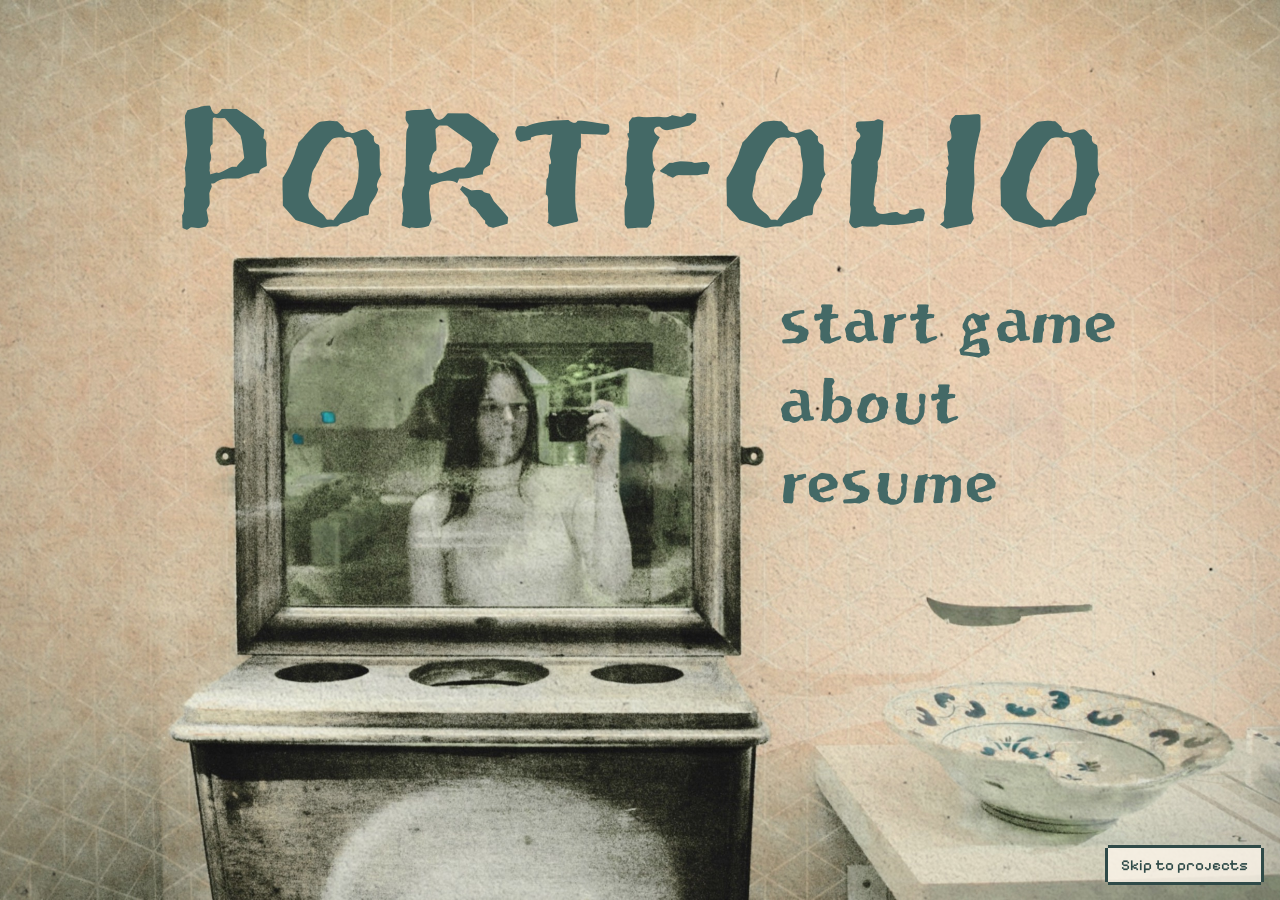
==== commit 57b09f8d: "Livelier title screen, flag exit and resume - Cursor reveal: smaller, built from the pixel picture's" ====
--- a/index.html
+++ b/index.html
@@ -49,11 +49,11 @@
                 <nav class="menu" aria-label="Main menu">
                     <button type="button" data-menu="start">start game</button>
                     <button type="button" data-menu="about">about</button>
-                    <button type="button" data-menu="exit">exit</button>
+                    <button type="button" data-menu="resume">resume</button>
                 </nav>
                 <div class="px" aria-hidden="true">
                     <img src="/img/title/collage-pixel.png" width="4096" height="2734" alt="">
-                    <div class="menu ghost"><span>start game</span><span>about</span><span>exit</span></div>
+                    <div class="menu ghost"><span>start game</span><span>about</span><span>resume</span></div>
                 </div>
             </div>
             <a class="skip-link" href="#main-path">Skip to projects</a>
@@ -153,11 +153,6 @@
             <li><button type="button" data-goto="title">Title screen</button></li>
             <li><a href="/media/cv.pdf">CV (PDF)</a></li>
         </ul>
-    </dialog>
-
-    <dialog id="exit" aria-labelledby="exit-h">
-        <p id="exit-h">Just close the tab manually.</p>
-        <form method="dialog"><button>OK</button></form>
     </dialog>
 
     <dialog id="book" aria-label="Book">
--- a/style.css
+++ b/style.css
@@ -70,7 +70,7 @@
 
 /* --- 1. title screen (Figma frames 1 and 2) --- */
 .title { background: #E7C6AA }
-.art { position: absolute; left: 50%; top: 50%; width: max(100vw, 100svh * 1.4978); aspect-ratio: 2684 / 1792; translate: -50% -50%; container-type: inline-size; transform-origin: 38.6% 51%; transition: transform .9s cubic-bezier(.55, 0, .9, .45) }
+.art { position: absolute; left: 50%; top: 50%; width: max(100vw, 100svh * 1.4978); aspect-ratio: 2684 / 1792; translate: -50% -50%; container-type: inline-size }
 .art img { position: absolute; inset: 0; width: 100%; height: 100%; object-fit: cover }
 .wordmark { position: absolute; left: 15.24%; top: 9.93%; margin: 0; font: 400 13.41cqw/1 var(--title); color: var(--green); white-space: nowrap }
 .menu { position: absolute; left: 60.25%; top: 31.8%; display: flex; flex-direction: column; align-items: flex-start }
@@ -78,24 +78,26 @@
 .menu button::before { position: absolute; left: -.9em; top: .42em; width: .45em; height: .6em; opacity: 0 }
 .menu button:hover::before, .menu button:focus-visible::before { opacity: 1 }
 .menu button:focus-visible { outline: 0; text-decoration: underline; text-decoration-thickness: .06em }
-.px { position: absolute; inset: 0; pointer-events: none; opacity: 0; --r: 180px; -webkit-mask: url(/img/title/reveal.svg) no-repeat; mask: url(/img/title/reveal.svg) no-repeat; -webkit-mask-size: var(--r) var(--r); mask-size: var(--r) var(--r); -webkit-mask-position: calc(var(--mx, 0px) - var(--r) / 2) calc(var(--my, 0px) - var(--r) / 2); mask-position: calc(var(--mx, 0px) - var(--r) / 2) calc(var(--my, 0px) - var(--r) / 2) }
+.menu button.chosen { animation: blink .14s steps(1) 3 }
+.menu button.chosen::before { opacity: 1 }
+@keyframes blink { 50% { opacity: 0 } }
+/* script.js clips this to the lit cells around the pointer */
+.px { position: absolute; inset: 0; pointer-events: none; clip-path: inset(50%) }
 .px img { image-rendering: pixelated }
 .ghost span { color: #fff; cursor: default }
-.title.reveal .px { opacity: 1 }
 .skip-link { position: absolute; right: 1.2rem; bottom: 1.1rem; font: 500 .95rem var(--pix); color: var(--green-d); background: rgba(251, 244, 232, .85); padding: .5rem .8rem; text-decoration: none; box-shadow: var(--box) }
 .skip-link:hover { background: var(--cream) }
-/* the zoom into the mirror (Figma frame 3) */
+/* the dive into the mirror (Figma frame 3), drawn on a canvas by script.js */
 .zoom { position: fixed; inset: 0; z-index: 19; width: 100%; height: 100%; image-rendering: pixelated; display: none; pointer-events: none }
 .game.pixelating .zoom { display: block }
-.zoom.fade { opacity: 0; transition: opacity .5s steps(5) }
-.title.zooming .px { opacity: 1; -webkit-mask: none; mask: none }
-.title.zooming .art { transform: scale(3.4) }
-.title.zooming .wordmark, .title.zooming .menu, .title.zooming .skip-link { opacity: 0; transition: opacity .25s }
+.title.leaving .wordmark, .title.leaving .menu, .title.leaving .skip-link { opacity: 0; transition: opacity .2s steps(3) }
 
 /* --- 2. isometric island (Figma frame 4) --- */
 .iso-view { position: absolute; inset: 0; overflow: auto; scrollbar-width: none; display: grid; place-items: center; padding-bottom: 130px }
 .iso-view::-webkit-scrollbar { display: none }
 .iso-box { position: relative; width: min(94vw, (100svh - 170px) * 1.6); aspect-ratio: 320 / 200; --sw: 320; --sh: 200 }
+.iso-box.arrive { animation: arrive .9s cubic-bezier(.15, .8, .3, 1); transform-origin: 50% 69% }  /* zooms out from the fork */
+@keyframes arrive { from { scale: 1.8 } }
 .map { position: absolute; inset: 0; width: 100%; height: 100%; image-rendering: pixelated }
 .way { position: absolute; z-index: 4; left: calc(var(--x) / var(--sw) * 100%); top: calc(var(--y) / var(--sh) * 100%); translate: -50% -100%; display: flex; flex-direction: column; align-items: center; gap: .25em; font: 400 clamp(1.1rem, 2.1vw, 1.9rem)/1 var(--title); color: var(--green); background: var(--cream); border: 0; padding: .55em .8em .5em; margin: var(--px); box-shadow: var(--box); cursor: pointer; white-space: nowrap }
 .way small { font: 500 max(.75rem, .45em)/1 var(--pix); color: var(--mute) }
@@ -162,8 +164,8 @@
 .pad .ab { width: 58px; height: 58px; border-radius: 50%; border: 0; background: var(--red); color: #fff; font: 700 1.1rem var(--pix); box-shadow: inset 0 -4px 0 rgba(0, 0, 0, .25); cursor: pointer }
 .pad button:active { filter: brightness(.85) }
 
-/* pause menu and the cheeky exit pop-up */
-#menu, #exit { border: 0; padding: 1.6rem 1.8rem; width: min(400px, 90vw); background: var(--cream); color: var(--ink); margin: auto; box-shadow: var(--box), 0 30px 60px rgba(0, 0, 0, .35) }
+/* pause menu */
+#menu { border: 0; padding: 1.6rem 1.8rem; width: min(400px, 90vw); background: var(--cream); color: var(--ink); margin: auto; box-shadow: var(--box), 0 30px 60px rgba(0, 0, 0, .35) }
 dialog::backdrop { background: rgba(30, 28, 25, .6) }
 #menu h2 { font: 400 2.4rem/1 var(--title); color: var(--green); margin-bottom: 1rem }
 #menu ul { list-style: none; padding: 0; margin: 0 }
@@ -171,9 +173,6 @@
 #menu li > *, #menu li button { display: flex; align-items: center; gap: .6rem; width: 100%; padding: .7rem 0; border: 0; border-bottom: 1px solid var(--line); background: none; font: 500 1.1rem var(--pix); text-align: left; text-decoration: none; cursor: pointer }
 #menu li > *::before, #menu li button::before { visibility: hidden }
 #menu li > :hover::before, #menu li > :focus-visible::before, #menu li button:hover::before, #menu li button:focus-visible::before { visibility: visible }
-#exit { text-align: center }
-#exit p { font: 400 1.7rem/1.2 var(--title); color: var(--green); margin: .4rem 0 1.2rem }
-#exit button { font: 500 1rem var(--pix); background: var(--green); color: var(--cream); border: 0; padding: .6rem 1.6rem; box-shadow: inset 0 -3px 0 rgba(0, 0, 0, .25); cursor: pointer }
 
 /* ================= the pixel journal (case studies, NGO, photography, about) ================= */
 #book { padding: 0; border: 0; background: transparent; overflow: visible; max-width: none; max-height: none; margin: auto }
@@ -371,13 +370,12 @@
 
 /* ================= responsive ================= */
 @media (max-aspect-ratio: 4/5) {
-  /* portrait: crop around the mirror, title above it, menu below */
+  /* portrait: crop around the mirror; title and menu on the peach wall above it */
   /* the art box is exactly screen-tall here; 38.6% is the mirror's centre and the screen's centre */
   .art { translate: -38.6% -50% }
-  .wordmark { left: 38.6%; translate: -50% 0; top: 5%; font-size: min(17vw, 9svh) }
-  .menu { left: 38.6%; translate: -50% 0; top: auto; bottom: 11%; align-items: center }
-  .menu button { font-size: min(10vw, 5.4svh); line-height: 1.3; background: rgba(251, 244, 232, .78); padding: 0 .4em; margin: .15em 0 }
-  .ghost { display: none }
+  .wordmark { left: 38.6%; translate: -50% 0; top: 3.5%; font-size: min(15vw, 8svh) }
+  .menu { left: 38.6%; translate: -50% 0; top: 12.5%; align-items: center }
+  .menu button, .menu span { font-size: min(7.4vw, 3.8svh); line-height: 1.2 }
   .iso-box { width: max(94vw, min((100svh - 260px) * 1.6, 160vw)) }
   .iso-view { place-items: center start; padding-bottom: 240px }
 }
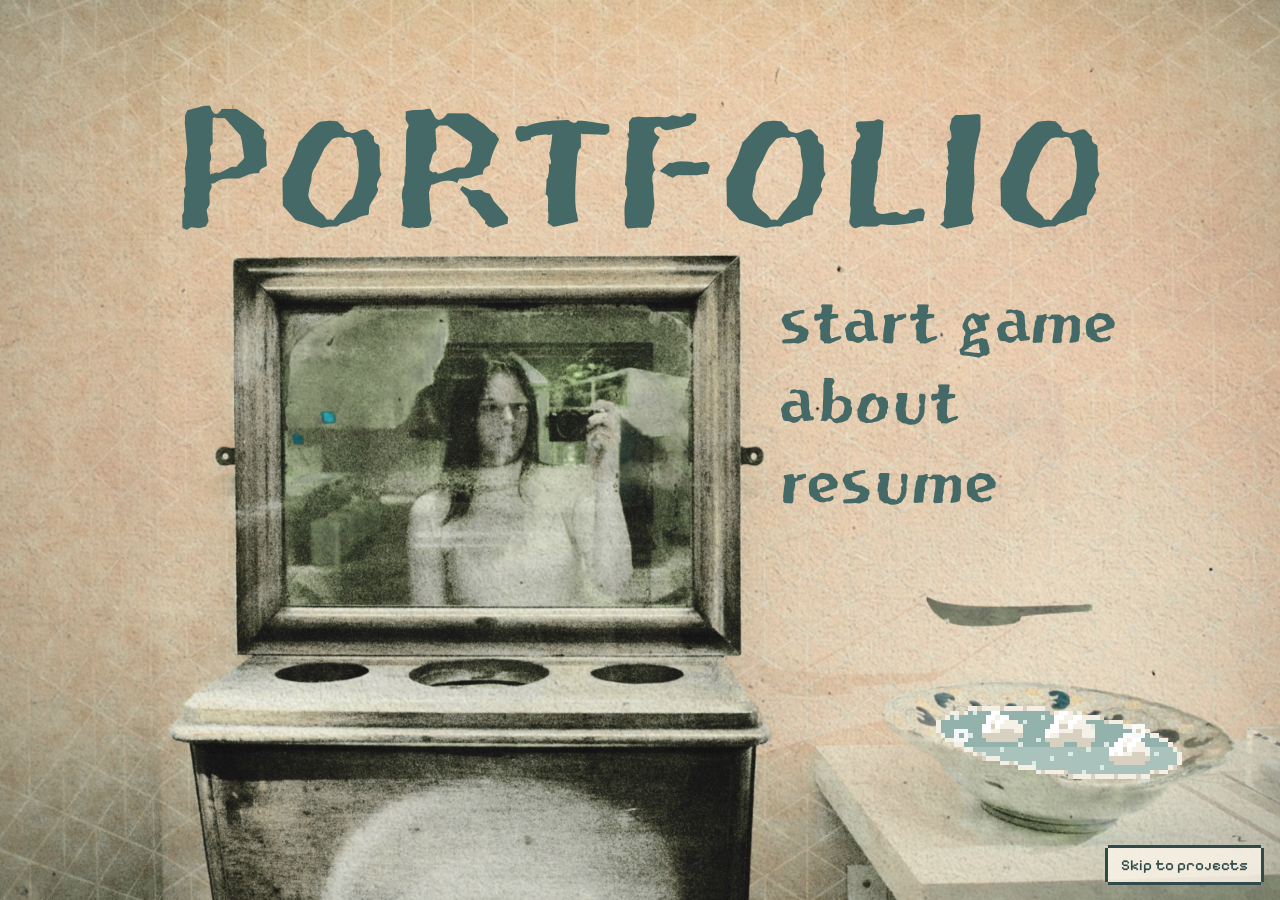
==== commit 2f3ab958: "Redesign the journal books, add the photo album and bowl animation - Books: green cover with stepped" ====
--- a/index.html
+++ b/index.html
@@ -55,6 +55,7 @@
                     <img src="/img/title/collage-pixel.png" width="4096" height="2734" alt="">
                     <div class="menu ghost"><span>start game</span><span>about</span><span>resume</span></div>
                 </div>
+                <canvas class="bowl" aria-hidden="true"></canvas>
             </div>
             <a class="skip-link" href="#main-path">Skip to projects</a>
         </section>
@@ -106,20 +107,20 @@
                 <article class="stop lek" data-stop="lekalas" hidden>
                     <p class="name">Level 1 · LEKALAS</p>
                     <p>A template-based journey of your next sewing project.</p>
-                    <div class="btns"><a class="btn" href="/lekalas" data-case>Open case study</a><a class="btn alt"
-                            href="/lekalas#research" data-case>Research</a></div>
+                    <div class="btns"><a class="btn" href="/lekalas#research" data-case>Case study: research</a><a class="btn alt"
+                            href="/lekalas#identity" data-case>Design choices</a></div>
                 </article>
                 <article class="stop eldora" data-stop="eldora" hidden>
                     <p class="name">Level 2 · Eldora</p>
                     <p>Bridge generations by strengthening community through advantageous connections and housing.</p>
-                    <div class="btns"><a class="btn" href="/eldora" data-case>Open case study</a><a class="btn alt"
-                            href="/eldora#research" data-case>Research</a></div>
+                    <div class="btns"><a class="btn" href="/eldora#research" data-case>Case study: research</a><a class="btn alt"
+                            href="/eldora#identity" data-case>Design choices</a></div>
                 </article>
                 <article class="stop dhl" data-stop="dhl-care" hidden>
                     <p class="name">Level 3 · DHL Care</p>
                     <p>From systemic SCALE to human CARE.</p>
-                    <div class="btns"><a class="btn" href="/dhl-care" data-case>Open case study</a><a class="btn alt"
-                            href="/dhl-care#research" data-case>Research</a></div>
+                    <div class="btns"><a class="btn" href="/dhl-care#research" data-case>Case study: research</a><a class="btn alt"
+                            href="/dhl-care#identity" data-case>Design choices</a></div>
                 </article>
                 <article class="stop side" data-stop="ngo" hidden>
                     <p class="name">Side quest · NGO work</p>
@@ -151,7 +152,7 @@
             <li><button type="button" data-goto="iso">World map</button></li>
             <li><a href="#about-me" data-sheet>About &amp; contacts</a></li>
             <li><button type="button" data-goto="title">Title screen</button></li>
-            <li><a href="/media/cv.pdf">CV (PDF)</a></li>
+            <li><a href="/media/Saule_Pranculyte_CV.pdf">CV (PDF)</a></li>
         </ul>
     </dialog>
 
@@ -173,7 +174,7 @@
     <div class="vault">
         <nav class="vault-nav" aria-label="Case studies">
             <p>Saulė Pranculytė, UI/UX designer. Main path: <a href="/lekalas">LEKALAS</a>, <a
-                    href="/eldora">Eldora</a>, <a href="/dhl-care">DHL Care</a>. <a href="/media/cv.pdf">CV (PDF)</a></p>
+                    href="/eldora">Eldora</a>, <a href="/dhl-care">DHL Care</a>. <a href="/media/Saule_Pranculyte_CV.pdf">CV (PDF)</a></p>
         </nav>
 
         <article class="case player">
@@ -217,7 +218,7 @@
                     <div class="contact-links">
                         <a href="mailto:saulepranculyte@gmail.com">saulepranculyte@gmail.com</a>
                         <a href="https://www.linkedin.com/in/saul%C4%97-p-7a31a6396/" rel="noopener">LinkedIn</a>
-                        <a href="/media/cv.pdf">CV (PDF)</a>
+                        <a href="/media/Saule_Pranculyte_CV.pdf">CV (PDF)</a>
                     </div>
                 </section>
             </div>
@@ -296,43 +297,62 @@
                 <div class="chead" id="photos">
                     <div>
                         <h1>Photography</h1>
-                        <p class="lede">My personal photography.</p>
-                    </div>
-                </div>
-                <section class="blk" id="photo-1">
-                    <h2>Photo 1</h2>
-                    <figure class="photo"><img src="/img/photography/01.jpg" loading="lazy" alt="Photograph 1 by Saulė"
-                            onerror="this.parentNode.classList.add('missing')">
-                        <figcaption>Untitled</figcaption>
-                    </figure>
-                </section>
-                <section class="blk" id="photo-2">
-                    <h2>Photo 2</h2>
-                    <figure class="photo"><img src="/img/photography/02.jpg" loading="lazy" alt="Photograph 2 by Saulė"
-                            onerror="this.parentNode.classList.add('missing')">
-                        <figcaption>Untitled</figcaption>
-                    </figure>
-                </section>
-                <section class="blk" id="photo-3">
-                    <h2>Photo 3</h2>
-                    <figure class="photo"><img src="/img/photography/03.jpg" loading="lazy" alt="Photograph 3 by Saulė"
-                            onerror="this.parentNode.classList.add('missing')">
-                        <figcaption>Untitled</figcaption>
-                    </figure>
-                </section>
-                <section class="blk" id="photo-4">
-                    <h2>Photo 4</h2>
-                    <figure class="photo"><img src="/img/photography/04.jpg" loading="lazy" alt="Photograph 4 by Saulė"
-                            onerror="this.parentNode.classList.add('missing')">
-                        <figcaption>Untitled</figcaption>
-                    </figure>
-                </section>
-                <section class="blk" id="photo-5">
-                    <h2>Photo 5</h2>
-                    <figure class="photo"><img src="/img/photography/05.jpg" loading="lazy" alt="Photograph 5 by Saulė"
-                            onerror="this.parentNode.classList.add('missing')">
-                        <figcaption>Untitled</figcaption>
-                    </figure>
+                        <p class="lede">My personal photography. Tap a photo to see it bigger.</p>
+                    </div>
+                </div>
+                <section class="blk" id="photos-2026">
+                    <h2>2026</h2>
+                    <div class="photos">
+                        <a class="pic" href="/img/photography/01.jpg" data-when="September 2026"><img loading="lazy" src="/img/photography/thumbs/01.jpg" width="640" height="445" alt="Photograph by Saulė, September 2026"></a>
+                        <a class="pic" href="/img/photography/02.jpg" data-when="July 2026"><img loading="lazy" src="/img/photography/thumbs/02.jpg" width="640" height="427" alt="Photograph by Saulė, July 2026"></a>
+                        <a class="pic" href="/img/photography/03.jpg" data-when="July 2026"><img loading="lazy" src="/img/photography/thumbs/03.jpg" width="640" height="456" alt="Photograph by Saulė, July 2026"></a>
+                        <a class="pic" href="/img/photography/04.jpg" data-when="May 2026"><img loading="lazy" src="/img/photography/thumbs/04.jpg" width="640" height="360" alt="Photograph by Saulė, May 2026"></a>
+                        <a class="pic" href="/img/photography/05.jpg" data-when="April 2026"><img loading="lazy" src="/img/photography/thumbs/05.jpg" width="640" height="427" alt="Photograph by Saulė, April 2026"></a>
+                        <a class="pic" href="/img/photography/06.jpg" data-when="April 2026"><img loading="lazy" src="/img/photography/thumbs/06.jpg" width="640" height="366" alt="Photograph by Saulė, April 2026"></a>
+                        <a class="pic" href="/img/photography/07.jpg" data-when="April 2026"><img loading="lazy" src="/img/photography/thumbs/07.jpg" width="640" height="426" alt="Photograph by Saulė, April 2026"></a>
+                        <a class="pic" href="/img/photography/08.jpg" data-when="April 2026"><img loading="lazy" src="/img/photography/thumbs/08.jpg" width="640" height="426" alt="Photograph by Saulė, April 2026"></a>
+                        <a class="pic" href="/img/photography/09.jpg" data-when="April 2026"><img loading="lazy" src="/img/photography/thumbs/09.jpg" width="640" height="426" alt="Photograph by Saulė, April 2026"></a>
+                        <a class="pic" href="/img/photography/10.jpg" data-when="April 2026"><img loading="lazy" src="/img/photography/thumbs/10.jpg" width="640" height="426" alt="Photograph by Saulė, April 2026"></a>
+                        <a class="pic" href="/img/photography/11.jpg" data-when="April 2026"><img loading="lazy" src="/img/photography/thumbs/11.jpg" width="640" height="426" alt="Photograph by Saulė, April 2026"></a>
+                    </div>
+                </section>
+                <section class="blk" id="photos-2025">
+                    <h2>2025</h2>
+                    <div class="photos">
+                        <a class="pic" href="/img/photography/12.jpg" data-when="December 2025"><img loading="lazy" src="/img/photography/thumbs/12.jpg" width="640" height="426" alt="Photograph by Saulė, December 2025"></a>
+                        <a class="pic" href="/img/photography/13.jpg" data-when="November 2025"><img loading="lazy" src="/img/photography/thumbs/13.jpg" width="640" height="426" alt="Photograph by Saulė, November 2025"></a>
+                        <a class="pic" href="/img/photography/14.jpg" data-when="November 2025"><img loading="lazy" src="/img/photography/thumbs/14.jpg" width="640" height="426" alt="Photograph by Saulė, November 2025"></a>
+                        <a class="pic" href="/img/photography/15.jpg" data-when="November 2025"><img loading="lazy" src="/img/photography/thumbs/15.jpg" width="640" height="456" alt="Photograph by Saulė, November 2025"></a>
+                        <a class="pic" href="/img/photography/16.jpg" data-when="November 2025"><img loading="lazy" src="/img/photography/thumbs/16.jpg" width="640" height="418" alt="Photograph by Saulė, November 2025"></a>
+                        <a class="pic" href="/img/photography/17.jpg" data-when="October 2025"><img loading="lazy" src="/img/photography/thumbs/17.jpg" width="640" height="426" alt="Photograph by Saulė, October 2025"></a>
+                        <a class="pic" href="/img/photography/18.jpg" data-when="September 2025"><img loading="lazy" src="/img/photography/thumbs/18.jpg" width="640" height="426" alt="Photograph by Saulė, September 2025"></a>
+                        <a class="pic" href="/img/photography/19.jpg" data-when="September 2025"><img loading="lazy" src="/img/photography/thumbs/19.jpg" width="640" height="427" alt="Photograph by Saulė, September 2025"></a>
+                        <a class="pic" href="/img/photography/20.jpg" data-when="August 2025"><img loading="lazy" src="/img/photography/thumbs/20.jpg" width="640" height="427" alt="Photograph by Saulė, August 2025"></a>
+                        <a class="pic" href="/img/photography/21.jpg" data-when="August 2025"><img loading="lazy" src="/img/photography/thumbs/21.jpg" width="640" height="427" alt="Photograph by Saulė, August 2025"></a>
+                        <a class="pic" href="/img/photography/22.jpg" data-when="August 2025"><img loading="lazy" src="/img/photography/thumbs/22.jpg" width="640" height="416" alt="Photograph by Saulė, August 2025"></a>
+                        <a class="pic" href="/img/photography/23.jpg" data-when="August 2025"><img loading="lazy" src="/img/photography/thumbs/23.jpg" width="640" height="407" alt="Photograph by Saulė, August 2025"></a>
+                        <a class="pic" href="/img/photography/24.jpg" data-when="July 2025"><img loading="lazy" src="/img/photography/thumbs/24.jpg" width="640" height="427" alt="Photograph by Saulė, July 2025"></a>
+                        <a class="pic" href="/img/photography/25.jpg" data-when="July 2025"><img loading="lazy" src="/img/photography/thumbs/25.jpg" width="640" height="427" alt="Photograph by Saulė, July 2025"></a>
+                        <a class="pic" href="/img/photography/26.jpg" data-when="July 2025"><img loading="lazy" src="/img/photography/thumbs/26.jpg" width="640" height="457" alt="Photograph by Saulė, July 2025"></a>
+                        <a class="pic" href="/img/photography/27.jpg" data-when="June 2025"><img loading="lazy" src="/img/photography/thumbs/27.jpg" width="640" height="438" alt="Photograph by Saulė, June 2025"></a>
+                        <a class="pic" href="/img/photography/28.jpg" data-when="June 2025"><img loading="lazy" src="/img/photography/thumbs/28.jpg" width="640" height="462" alt="Photograph by Saulė, June 2025"></a>
+                        <a class="pic" href="/img/photography/29.jpg" data-when="June 2025"><img loading="lazy" src="/img/photography/thumbs/29.jpg" width="640" height="341" alt="Photograph by Saulė, June 2025"></a>
+                        <a class="pic" href="/img/photography/30.jpg" data-when="June 2025"><img loading="lazy" src="/img/photography/thumbs/30.jpg" width="640" height="360" alt="Photograph by Saulė, June 2025"></a>
+                        <a class="pic" href="/img/photography/31.jpg" data-when="June 2025"><img loading="lazy" src="/img/photography/thumbs/31.jpg" width="640" height="360" alt="Photograph by Saulė, June 2025"></a>
+                        <a class="pic" href="/img/photography/32.jpg" data-when="June 2025"><img loading="lazy" src="/img/photography/thumbs/32.jpg" width="640" height="360" alt="Photograph by Saulė, June 2025"></a>
+                        <a class="pic" href="/img/photography/33.jpg" data-when="June 2025"><img loading="lazy" src="/img/photography/thumbs/33.jpg" width="640" height="360" alt="Photograph by Saulė, June 2025"></a>
+                        <a class="pic" href="/img/photography/34.jpg" data-when="June 2025"><img loading="lazy" src="/img/photography/thumbs/34.jpg" width="640" height="360" alt="Photograph by Saulė, June 2025"></a>
+                        <a class="pic" href="/img/photography/35.jpg" data-when="May 2025"><img loading="lazy" src="/img/photography/thumbs/35.jpg" width="640" height="426" alt="Photograph by Saulė, May 2025"></a>
+                        <a class="pic" href="/img/photography/36.jpg" data-when="May 2025"><img loading="lazy" src="/img/photography/thumbs/36.jpg" width="640" height="426" alt="Photograph by Saulė, May 2025"></a>
+                        <a class="pic" href="/img/photography/37.jpg" data-when="May 2025"><img loading="lazy" src="/img/photography/thumbs/37.jpg" width="640" height="426" alt="Photograph by Saulė, May 2025"></a>
+                        <a class="pic" href="/img/photography/38.jpg" data-when="April 2025"><img loading="lazy" src="/img/photography/thumbs/38.jpg" width="640" height="426" alt="Photograph by Saulė, April 2025"></a>
+                        <a class="pic" href="/img/photography/39.jpg" data-when="April 2025"><img loading="lazy" src="/img/photography/thumbs/39.jpg" width="640" height="419" alt="Photograph by Saulė, April 2025"></a>
+                        <a class="pic" href="/img/photography/40.jpg" data-when="April 2025"><img loading="lazy" src="/img/photography/thumbs/40.jpg" width="640" height="447" alt="Photograph by Saulė, April 2025"></a>
+                        <a class="pic" href="/img/photography/41.jpg" data-when="March 2025"><img loading="lazy" src="/img/photography/thumbs/41.jpg" width="640" height="426" alt="Photograph by Saulė, March 2025"></a>
+                        <a class="pic" href="/img/photography/42.jpg" data-when="March 2025"><img loading="lazy" src="/img/photography/thumbs/42.jpg" width="640" height="464" alt="Photograph by Saulė, March 2025"></a>
+                        <a class="pic" href="/img/photography/43.jpg" data-when="March 2025"><img loading="lazy" src="/img/photography/thumbs/43.jpg" width="640" height="239" alt="Photograph by Saulė, March 2025"></a>
+                        <a class="pic" href="/img/photography/44.jpg" data-when="March 2025"><img loading="lazy" src="/img/photography/thumbs/44.jpg" width="640" height="426" alt="Photograph by Saulė, March 2025"></a>
+                    </div>
                 </section>
             </div>
         </article>
--- a/style.css
+++ b/style.css
@@ -21,6 +21,8 @@
   --px: 3px;
   /* pixel border with notched corners */
   --box: 0 calc(-1 * var(--px)) 0 var(--green-d), 0 var(--px) 0 var(--green-d), calc(-1 * var(--px)) 0 0 var(--green-d), var(--px) 0 0 var(--green-d);
+  /* small pixel-notched corners for tags and ribbons */
+  --notch: polygon(2px 0, calc(100% - 2px) 0, calc(100% - 2px) 2px, 100% 2px, 100% calc(100% - 2px), calc(100% - 2px) calc(100% - 2px), calc(100% - 2px) 100%, 2px 100%, 2px calc(100% - 2px), 0 calc(100% - 2px), 0 2px, 2px 2px);
   --arrow: polygon(0 0, 25% 0, 25% 12.5%, 50% 12.5%, 50% 25%, 75% 25%, 75% 37.5%, 100% 37.5%, 100% 62.5%, 75% 62.5%, 75% 75%, 50% 75%, 50% 87.5%, 25% 87.5%, 25% 100%, 0 100%)
 }
 
@@ -52,7 +54,7 @@
 .skip:focus { left: 1rem; top: 1rem; z-index: 60; background: var(--cream); padding: .5rem 1rem }
 
 /* stepped play arrows */
-.btn::before, .menu button::before, #menu li > *::before, .turn::before, .dir::before {
+.btn::before, .menu button::before, .ghost span::before, #menu li > *::before, .turn::before, .dir::before {
   content: "";
   flex: none;
   width: .5em;
@@ -75,16 +77,26 @@
 .wordmark { position: absolute; left: 15.24%; top: 9.93%; margin: 0; font: 400 13.41cqw/1 var(--title); color: var(--green); white-space: nowrap }
 .menu { position: absolute; left: 60.25%; top: 31.8%; display: flex; flex-direction: column; align-items: flex-start }
 .menu button, .menu span { position: relative; display: block; font: 400 4.77cqw/5.924cqw var(--title); color: var(--green); background: none; border: 0; padding: 0; text-align: left; white-space: nowrap; cursor: pointer }
-.menu button::before { position: absolute; left: -.9em; top: .42em; width: .45em; height: .6em; opacity: 0 }
-.menu button:hover::before, .menu button:focus-visible::before { opacity: 1 }
-.menu button:focus-visible { outline: 0; text-decoration: underline; text-decoration-thickness: .06em }
+/* hover or focus: an arrow, and a chunky strike through the word. The white copy inside the cursor reveal does the same. */
+.menu button::before, .ghost span::before { position: absolute; left: -.9em; top: .42em; width: .45em; height: .6em; opacity: 0 }
+.menu button::after, .ghost span::after { content: ""; position: absolute; left: -.06em; top: 54%; width: 0; height: .09em; background: currentColor; transition: width .2s steps(5) }
+.menu button:focus-visible { outline: 0 }
+.menu button:is(:hover, :focus-visible, .chosen)::before,
+.art:has([data-menu="start"]:is(:hover, :focus-visible, .chosen)) .ghost span:nth-child(1)::before,
+.art:has([data-menu="about"]:is(:hover, :focus-visible, .chosen)) .ghost span:nth-child(2)::before,
+.art:has([data-menu="resume"]:is(:hover, :focus-visible, .chosen)) .ghost span:nth-child(3)::before { opacity: 1 }
+.menu button:is(:hover, :focus-visible, .chosen)::after,
+.art:has([data-menu="start"]:is(:hover, :focus-visible, .chosen)) .ghost span:nth-child(1)::after,
+.art:has([data-menu="about"]:is(:hover, :focus-visible, .chosen)) .ghost span:nth-child(2)::after,
+.art:has([data-menu="resume"]:is(:hover, :focus-visible, .chosen)) .ghost span:nth-child(3)::after { width: calc(100% + .12em) }
 .menu button.chosen { animation: blink .14s steps(1) 3 }
-.menu button.chosen::before { opacity: 1 }
 @keyframes blink { 50% { opacity: 0 } }
 /* script.js clips this to the lit cells around the pointer */
 .px { position: absolute; inset: 0; pointer-events: none; clip-path: inset(50%) }
 .px img { image-rendering: pixelated }
 .ghost span { color: #fff; cursor: default }
+/* soapy water and bubbles in the bowl, drawn by script.js on a 296-pixel-wide grid of the picture */
+.bowl { position: absolute; left: calc(196 / 296 * 100%); top: calc(108 / 197.6 * 100%); width: calc(88 / 296 * 100%); height: calc(74 / 197.6 * 100%); image-rendering: pixelated; pointer-events: none }
 .skip-link { position: absolute; right: 1.2rem; bottom: 1.1rem; font: 500 .95rem var(--pix); color: var(--green-d); background: rgba(251, 244, 232, .85); padding: .5rem .8rem; text-decoration: none; box-shadow: var(--box) }
 .skip-link:hover { background: var(--cream) }
 /* the dive into the mirror (Figma frame 3), drawn on a canvas by script.js */
@@ -102,8 +114,13 @@
 .way { position: absolute; z-index: 4; left: calc(var(--x) / var(--sw) * 100%); top: calc(var(--y) / var(--sh) * 100%); translate: -50% -100%; display: flex; flex-direction: column; align-items: center; gap: .25em; font: 400 clamp(1.1rem, 2.1vw, 1.9rem)/1 var(--title); color: var(--green); background: var(--cream); border: 0; padding: .55em .8em .5em; margin: var(--px); box-shadow: var(--box); cursor: pointer; white-space: nowrap }
 .way small { font: 500 max(.75rem, .45em)/1 var(--pix); color: var(--mute) }
 .way::after { content: ""; position: absolute; left: 50%; top: calc(100% + var(--px)); height: var(--lead, 40px); border-left: 2px dashed var(--green) }
-.way.on, .way:hover { background: var(--green); color: var(--cream) }
-.way.on small, .way:hover small { color: var(--paper) }
+/* lit only while hovered, pressed or reached with the keyboard */
+.way:active, .way:focus-visible { background: var(--green); color: var(--cream) }
+.way:active small, .way:focus-visible small { color: var(--paper) }
+@media (hover: hover) {
+  .way:hover { background: var(--green); color: var(--cream) }
+  .way:hover small { color: var(--paper) }
+}
 
 /* --- 3. side-scrolling paths --- */
 .path.main { background: linear-gradient(#F0CDB2 0 60%, #9C8574 60%) }
@@ -175,45 +192,88 @@
 #menu li > :hover::before, #menu li > :focus-visible::before, #menu li button:hover::before, #menu li button:focus-visible::before { visibility: visible }
 
 /* ================= the pixel journal (case studies, NGO, photography, about) ================= */
+/* After the journal refs: a green cover with stepped corners and gold clips, bookmark tabs on top,
+   dotted-grid pages either side of a ring binding, chapter tags, striped ribbons and dotted rules. */
 #book { padding: 0; border: 0; background: transparent; overflow: visible; max-width: none; max-height: none; margin: auto }
 #book[open] { animation: pop .3s steps(3) }
 @keyframes pop { from { opacity: 0; transform: translateY(18px) } }
-.book { position: relative; width: min(1180px, 90vw); height: min(780px, 86svh); background: var(--green); padding: 16px; box-shadow: var(--box), 0 30px 60px rgba(0, 0, 0, .45); --gap: 96px }
-.pages { position: relative; height: 100%; padding: 34px 44px 58px; background: linear-gradient(90deg, transparent calc(50% - 26px), rgba(110, 80, 50, .14) 50%, transparent calc(50% + 26px)), var(--paper); box-shadow: inset 0 0 0 3px #E3D0B5 }
+.book { --gap: 108px; --s: 6px; position: relative; width: min(1180px, 92vw); height: min(760px, calc(100svh - 96px)); margin-top: 34px; padding: 18px; filter: drop-shadow(0 10px 0 rgba(28, 40, 38, .4)) }
+.book::before { content: ""; position: absolute; inset: 0; z-index: -1; background: var(--green); box-shadow: inset 0 -6px 0 var(--green-d), inset 0 4px 0 #5C8682; clip-path: polygon(calc(2 * var(--s)) 0, calc(100% - 2 * var(--s)) 0, calc(100% - 2 * var(--s)) var(--s), calc(100% - var(--s)) var(--s), calc(100% - var(--s)) calc(2 * var(--s)), 100% calc(2 * var(--s)), 100% calc(100% - 2 * var(--s)), calc(100% - var(--s)) calc(100% - 2 * var(--s)), calc(100% - var(--s)) calc(100% - var(--s)), calc(100% - 2 * var(--s)) calc(100% - var(--s)), calc(100% - 2 * var(--s)) 100%, calc(2 * var(--s)) 100%, calc(2 * var(--s)) calc(100% - var(--s)), var(--s) calc(100% - var(--s)), var(--s) calc(100% - 2 * var(--s)), 0 calc(100% - 2 * var(--s)), 0 calc(2 * var(--s)), var(--s) calc(2 * var(--s)), var(--s) var(--s), calc(2 * var(--s)) var(--s)) }
+.book::after { content: ""; position: absolute; inset: -8px; z-index: 4; pointer-events: none; background: url("data:image/svg+xml,%3Csvg xmlns='http://www.w3.org/2000/svg' viewBox='0 0 10 10' shape-rendering='crispEdges'%3E%3Cg transform='matrix(1 0 0 1 0 0)'%3E%3Cpath fill='%237A4E16' d='M0 0h10v4H4v6H0z'/%3E%3Cpath fill='%23E0A23A' d='M1 1h8v2H3v6H1z'/%3E%3Cpath fill='%23F7D486' d='M1 1h8v1H2v7H1z'/%3E%3C/g%3E%3C/svg%3E") left top / 30px no-repeat, url("data:image/svg+xml,%3Csvg xmlns='http://www.w3.org/2000/svg' viewBox='0 0 10 10' shape-rendering='crispEdges'%3E%3Cg transform='matrix(-1 0 0 1 10 0)'%3E%3Cpath fill='%237A4E16' d='M0 0h10v4H4v6H0z'/%3E%3Cpath fill='%23E0A23A' d='M1 1h8v2H3v6H1z'/%3E%3Cpath fill='%23F7D486' d='M1 1h8v1H2v7H1z'/%3E%3C/g%3E%3C/svg%3E") right top / 30px no-repeat, url("data:image/svg+xml,%3Csvg xmlns='http://www.w3.org/2000/svg' viewBox='0 0 10 10' shape-rendering='crispEdges'%3E%3Cg transform='matrix(1 0 0 -1 0 10)'%3E%3Cpath fill='%237A4E16' d='M0 0h10v4H4v6H0z'/%3E%3Cpath fill='%23E0A23A' d='M1 1h8v2H3v6H1z'/%3E%3Cpath fill='%23F7D486' d='M1 1h8v1H2v7H1z'/%3E%3C/g%3E%3C/svg%3E") left bottom / 30px no-repeat, url("data:image/svg+xml,%3Csvg xmlns='http://www.w3.org/2000/svg' viewBox='0 0 10 10' shape-rendering='crispEdges'%3E%3Cg transform='matrix(-1 0 0 -1 10 10)'%3E%3Cpath fill='%237A4E16' d='M0 0h10v4H4v6H0z'/%3E%3Cpath fill='%23E0A23A' d='M1 1h8v2H3v6H1z'/%3E%3Cpath fill='%23F7D486' d='M1 1h8v1H2v7H1z'/%3E%3C/g%3E%3C/svg%3E") right bottom / 30px no-repeat }
+.pages { position: relative; height: 100%; padding: 40px 54px 62px; background: linear-gradient(90deg, transparent calc(50% - 34px), rgba(70, 50, 30, .18) 50%, transparent calc(50% + 34px)), radial-gradient(circle at 1px 1px, rgba(68, 105, 102, .17) 1px, transparent 1.4px) 0 0 / 16px 16px, #FBF5EA; box-shadow: 0 4px 0 #E2D3B8, 0 8px 0 #CDBB99 }
+.pages::before, .pages::after { content: ""; position: absolute; top: 14px; bottom: 14px; border: 2px dotted rgba(68, 105, 102, .3); pointer-events: none }
+.pages::before { left: 14px; right: calc(50% + 36px) }
+.pages::after { left: calc(50% + 36px); right: 14px }
 .flow { position: relative; height: 100%; column-count: 2; column-gap: var(--gap); column-fill: auto; overflow: hidden }
-.rings { position: absolute; left: 50%; top: 30px; bottom: 30px; width: 54px; translate: -50% 0; pointer-events: none; background: url("data:image/svg+xml,%3Csvg xmlns='http://www.w3.org/2000/svg' viewBox='0 0 27 70' shape-rendering='crispEdges'%3E%3Crect x='3' y='30' width='21' height='8' fill='%233A3833'/%3E%3Crect x='1' y='32' width='25' height='4' fill='%233A3833'/%3E%3Crect x='4' y='32' width='19' height='2' fill='%23A39CA8'/%3E%3Crect x='4' y='34' width='19' height='1' fill='%2366606C'/%3E%3C/svg%3E") center / 54px 140px repeat-y }
-.tabs { position: absolute; right: 100%; top: 44px; max-height: calc(100% - 88px); display: flex; flex-direction: column; gap: 4px; overflow-y: auto; scrollbar-width: none }
+.rings { position: absolute; left: 50%; top: 44px; bottom: 44px; width: 64px; translate: -50% 0; z-index: 2; pointer-events: none; background: url("data:image/svg+xml,%3Csvg xmlns='http://www.w3.org/2000/svg' viewBox='0 0 32 60' shape-rendering='crispEdges'%3E%3Crect x='4' y='26' width='24' height='8' fill='%232F3A38'/%3E%3Crect x='2' y='28' width='28' height='4' fill='%232F3A38'/%3E%3Crect x='5' y='27' width='22' height='2' fill='%23A9BCB8'/%3E%3Crect x='5' y='29' width='22' height='1' fill='%235E7370'/%3E%3Crect x='0' y='29' width='3' height='2' fill='%231E2625'/%3E%3Crect x='29' y='29' width='3' height='2' fill='%231E2625'/%3E%3C/svg%3E") center / 64px 120px space }
+/* bookmarks along the top edge, tucked behind the cover; the open chapter stands up in page colour */
+.tabs { position: absolute; left: 44px; right: 96px; bottom: calc(100% - 10px); z-index: -2; display: flex; align-items: flex-end; gap: 4px; padding-top: 10px; overflow-x: auto; overflow-y: hidden; scrollbar-width: none }
 .tabs::-webkit-scrollbar { display: none }
-.tab { flex: none; writing-mode: vertical-rl; rotate: 180deg; max-height: 9.5rem; overflow: hidden; text-overflow: ellipsis; white-space: nowrap; font: 500 .82rem/1 var(--pix); color: var(--ink); background: var(--tc); border: 0; border-radius: 0 6px 6px 0; padding: .8rem .5rem; translate: 6px 0; cursor: pointer }
+.tab { flex: none; font: 500 .8rem/1 var(--pix); color: var(--ink); background: var(--tc); border: 0; padding: .6rem .75rem 1.2rem; translate: 0 8px; cursor: pointer; clip-path: polygon(0 4px, 4px 4px, 4px 0, calc(100% - 4px) 0, calc(100% - 4px) 4px, 100% 4px, 100% 100%, 0 100%); transition: translate .1s steps(2) }
 .tab:nth-child(5n+1) { --tc: #E9B79A }
 .tab:nth-child(5n+2) { --tc: #C9D6C2 }
 .tab:nth-child(5n+3) { --tc: #E8D9A8 }
 .tab:nth-child(5n+4) { --tc: #D7B8C4 }
 .tab:nth-child(5n) { --tc: #B9CBD3 }
-.tab:hover { translate: 2px 0 }
-.tab[aria-current="true"] { --tc: var(--paper); translate: -2px 0; box-shadow: inset 0 0 0 2px var(--green) }
-.close { position: absolute; top: -16px; right: -16px; width: 44px; height: 44px; border: 0; cursor: pointer; background: var(--red) url("data:image/svg+xml,%3Csvg xmlns='http://www.w3.org/2000/svg' viewBox='0 0 9 9' shape-rendering='crispEdges' fill='%23fff'%3E%3Crect x='1' y='1' width='2' height='1'/%3E%3Crect x='2' y='2' width='2' height='1'/%3E%3Crect x='3' y='3' width='3' height='1'/%3E%3Crect x='4' y='4' width='1' height='1'/%3E%3Crect x='3' y='5' width='3' height='1'/%3E%3Crect x='2' y='6' width='2' height='1'/%3E%3Crect x='1' y='7' width='2' height='1'/%3E%3Crect x='6' y='1' width='2' height='1'/%3E%3Crect x='5' y='2' width='2' height='1'/%3E%3Crect x='5' y='6' width='2' height='1'/%3E%3Crect x='6' y='7' width='2' height='1'/%3E%3C/svg%3E") center / 22px no-repeat; box-shadow: var(--box) }
+.tab:hover, .tab:focus-visible { translate: 0 3px; outline: 0 }
+.tab:focus-visible { text-decoration: underline }
+.tab[aria-current="true"] { translate: 0 0; background: #FBF5EA; color: var(--acc, var(--green-d)) }
+.close { position: absolute; top: 30px; right: -22px; z-index: 5; width: 44px; height: 44px; border: 0; cursor: pointer; background: var(--red) url("data:image/svg+xml,%3Csvg xmlns='http://www.w3.org/2000/svg' viewBox='0 0 9 9' shape-rendering='crispEdges' fill='%23fff'%3E%3Crect x='1' y='1' width='2' height='1'/%3E%3Crect x='2' y='2' width='2' height='1'/%3E%3Crect x='3' y='3' width='3' height='1'/%3E%3Crect x='4' y='4' width='1' height='1'/%3E%3Crect x='3' y='5' width='3' height='1'/%3E%3Crect x='2' y='6' width='2' height='1'/%3E%3Crect x='1' y='7' width='2' height='1'/%3E%3Crect x='6' y='1' width='2' height='1'/%3E%3Crect x='5' y='2' width='2' height='1'/%3E%3Crect x='5' y='6' width='2' height='1'/%3E%3Crect x='6' y='7' width='2' height='1'/%3E%3C/svg%3E") center / 22px no-repeat; box-shadow: var(--box), inset 0 -4px 0 rgba(0, 0, 0, .25) }
 .close:hover { filter: brightness(1.1) }
-.turn { position: absolute; bottom: 30px; z-index: 2; width: 46px; height: 34px; display: grid; place-items: center; border: 0; background: var(--green); color: var(--cream); font-size: 1.1rem; box-shadow: var(--box); cursor: pointer }
-.turn.prev { left: 34px }
+.turn { position: absolute; bottom: 32px; z-index: 3; width: 44px; height: 34px; display: grid; place-items: center; border: 0; background: var(--green); color: var(--cream); font-size: 1.1rem; box-shadow: var(--box), inset 0 -4px 0 rgba(0, 0, 0, .2); cursor: pointer }
+.turn.prev { left: 38px }
 .turn.prev::before { scale: -1 1 }
-.turn.next { right: 34px }
-.turn:disabled { opacity: .3; cursor: default }
-.folio { position: absolute; left: 0; right: 0; bottom: 36px; margin: 0; text-align: center; font: 500 .82rem var(--pix); color: var(--mute); pointer-events: none }
-
-/* content inside the book flows into two columns = one spread */
-.flow .case, .flow .wrap { display: block; margin: 0; padding: 0; max-width: none; background: none }
+.turn.next { right: 38px }
+.turn:hover { filter: brightness(1.12) }
+.turn:disabled { opacity: .3; cursor: default; filter: none }
+.folio { position: absolute; left: 50%; bottom: 26px; translate: -50% 0; z-index: 3; margin: 0; font: 500 .76rem/1 var(--pix); color: var(--cream); background: var(--green); padding: .4rem .6rem .35rem; box-shadow: var(--box); white-space: nowrap; pointer-events: none }
+
+/* content inside the book flows into two columns = one spread; every chapter starts on a fresh page */
+.flow .case, .flow .case .wrap { display: block; margin: 0; padding: 0; max-width: none; background: none }
 .flow .chead, .flow .case section.blk { display: block; break-before: column; padding: 0; margin: 0; border: 0; background: none; box-shadow: none }
 .flow .chead { break-before: auto }
 .flow .chead::after, .flow .case section.blk::after, .flow .toc { display: none }
-.flow img, .flow video { max-height: calc(var(--ph, 560px) - 30px); width: auto }
+.flow img, .flow video { max-height: calc(var(--ph, 560px) - 40px); width: auto }
+.flow p, .flow li, .flow td, .flow dd { font-size: .94rem; line-height: 1.55 }
+.flow p { orphans: 3; widows: 3 }
+.flow h3, .flow dt, .flow .age, .flow .kicker, .flow .legend { break-after: avoid }
+.flow h2 { break-inside: avoid }  /* chapters open at a page top; if what follows is too tall, the title stands as an opener page */
+.flow .cards, .flow .cards.c2, .flow .impact { display: block }  /* plain blocks: grid items ignore break-inside and split across pages */
+.flow .stats, .flow .case .stats { grid-template-columns: repeat(2, minmax(0, 1fr)) }
+.flow figure, .flow .card, .flow .stat, .flow tr, .flow .sw, .flow .lg, .flow .ph, .flow .bw, .flow .frame, .flow li, .flow details, .flow .dl div, .flow .idx div, .flow .pic, .flow .chart { break-inside: avoid }
+/* cover page: a tag, the logo and facts on the left; the hero picture taped in on the right */
+.flow .chead::before { display: table; margin-bottom: 1.3rem; font: 500 .8rem/1 var(--pix); color: var(--cream); background: var(--acc, var(--green)); padding: .45rem .7rem .4rem; clip-path: var(--notch) }
 .flow .chead h1 { font-size: 2.8rem }
-.flow .case h2 { font-size: 2.1rem }
-.flow p, .flow li, .flow td { font-size: .95rem; line-height: 1.55 }
-.flow .cards, .flow .cards.c2, .flow .impact { grid-template-columns: minmax(0, 1fr) }
-.flow .stats, .flow .case .stats { grid-template-columns: repeat(2, minmax(0, 1fr)) }
-.flow figure, .flow .card, .flow .stat, .flow tr, .flow .sw, .flow .lg, .flow .ph, .flow .bw, .flow .frame, .flow li, .flow details, .flow .dl div, .flow .idx div { break-inside: avoid }
 .flow .chead > * + * { margin-top: 1.4rem }
+.flow .chead > div + div { break-before: column; margin: 0; height: calc(var(--ph, 560px) - 4px); display: grid; place-items: center }
+.flow .chead > div + div > * { position: relative; max-width: 92%; rotate: -1.5deg; filter: drop-shadow(5px 6px 0 rgba(46, 42, 38, .16)) }
+.flow .chead > div + div > *::before { content: ""; position: absolute; z-index: 1; top: -12px; left: calc(50% - 46px); width: 92px; height: 24px; rotate: 3deg; background: rgba(233, 196, 120, .8); clip-path: polygon(0 0, 100% 0, 95% 25%, 100% 50%, 95% 75%, 100% 100%, 0 100%, 5% 75%, 0 50%, 5% 25%) }
+.flow .chead > div + div img { max-height: calc(var(--ph, 560px) - 90px) }
+/* chapter opening: a filled tag with its game name, the title, then a dotted rule */
+.flow .case h2 { font-size: 2.05rem; margin-bottom: 1.3rem; padding-bottom: 1rem; background: radial-gradient(circle, color-mix(in srgb, var(--acc, var(--green)) 65%, transparent) 1.5px, transparent 2px) left bottom / 10px 4px repeat-x }
+.flow .case h2[data-mk]::before { display: table; font: 500 .74rem/1 var(--pix); color: var(--cream); background: var(--acc, var(--green)); padding: .4rem .6rem .35rem; margin-bottom: .8rem; clip-path: var(--notch) }
+.flow .blk h3.s { display: table; font-size: 1.12rem; padding: .4rem .7rem .3rem; margin: 1.7rem 0 .9rem; background: repeating-linear-gradient(-45deg, color-mix(in srgb, var(--acc, var(--green)) 17%, transparent) 0 6px, color-mix(in srgb, var(--acc, var(--green)) 8%, transparent) 6px 12px); clip-path: var(--notch) }
+.flow .blk h3.s:first-child { margin-top: 0 }
+.flow .card { --edge: color-mix(in srgb, var(--acc, var(--green)) 38%, transparent); margin: 2px 2px 1rem; box-shadow: 0 -2px 0 var(--edge), 0 2px 0 var(--edge), -2px 0 0 var(--edge), 2px 0 0 var(--edge) }
+/* inline-blocks never split, so a card always moves to the next page whole (break-inside alone was ignored here) */
+.flow .cards { font-size: 0; line-height: 0 }
+.flow .card { display: inline-block; width: calc(100% - 4px); vertical-align: top; font-size: 1rem; line-height: 1.6; padding: .85rem 1rem }
+.flow .card .dl { margin-top: .6rem }
+.flow .card .dl div { padding: .32rem 0; font-size: .84rem; line-height: 1.4 }
+.flow .card .dl dt { font-size: .74rem; line-height: 1.5 }
+.flow .stat { border: 0; padding: .75rem .85rem .8rem; background: color-mix(in srgb, var(--acc, var(--green)) 8%, transparent); box-shadow: inset 0 3px 0 var(--acc, var(--green)) }
+.flow .bw, .flow .frame, .flow .lg { box-shadow: 5px 5px 0 rgba(46, 42, 38, .14) }
+.flow .ph { box-shadow: 4px 4px 0 rgba(46, 42, 38, .14) }
+
+/* the album: photos two to a row; one opens big on top of the book */
+.photos { font-size: 0; line-height: 0; orphans: 1; widows: 1 }  /* each row of photos is a line: let pages fill up */
+.pic { display: inline-block; width: calc(50% - 6px); margin: 0 12px 12px 0; vertical-align: top; padding: 5px; background: #fff; box-shadow: 3px 3px 0 rgba(46, 42, 38, .16); cursor: zoom-in }
+.pic:nth-child(2n) { margin-right: 0 }
+.pic img { display: block; width: 100%; height: auto; aspect-ratio: 3 / 2; object-fit: cover }
+.pic:hover { translate: 0 -2px; box-shadow: 3px 5px 0 rgba(46, 42, 38, .2) }
+.enlarge { position: absolute; inset: 18px; z-index: 6; display: grid; grid-template-rows: minmax(0, 1fr) auto; place-items: center; gap: .7rem; padding: 24px; border: 0; background: rgba(30, 28, 25, .94); cursor: zoom-out }
+.enlarge img { max-width: 100%; max-height: 100%; width: auto; height: auto; padding: 6px; background: #fff }
+.enlarge span { font: 500 .85rem/1 var(--pix); color: var(--paper) }
 
 /* ================= book & case study content (also used by the standalone case pages) ================= */
 header.hud { position: sticky; top: 0; z-index: 10; background: var(--cream); box-shadow: 0 var(--px) 0 var(--green-d) }
@@ -376,6 +436,7 @@
   .wordmark { left: 38.6%; translate: -50% 0; top: 3.5%; font-size: min(15vw, 8svh) }
   .menu { left: 38.6%; translate: -50% 0; top: 12.5%; align-items: center }
   .menu button, .menu span { font-size: min(7.4vw, 3.8svh); line-height: 1.2 }
+  .bowl { display: none }  /* cropped out of view here */
   .iso-box { width: max(94vw, min((100svh - 260px) * 1.6, 160vw)) }
   .iso-view { place-items: center start; padding-bottom: 240px }
 }
@@ -395,18 +456,18 @@
   th { width: 40% }
 }
 @media (max-width: 760px) {
-  .book { width: 96vw; height: 90svh; padding: 10px; display: flex; flex-direction: column; --gap: 40px }
+  .book { width: 96vw; height: calc(100svh - 70px); margin-top: 36px; padding: 10px; --gap: 40px; --s: 4px }
   .flow { column-count: 1 }
-  .pages { flex: 1; min-height: 0; padding: 22px 20px 56px; background: var(--paper) }
-  .rings { display: none }
-  .tabs { position: static; flex-direction: row; max-height: none; overflow-x: auto; padding: 0 44px 0 0; margin-bottom: 6px }
-  .tab { writing-mode: horizontal-tb; rotate: none; translate: 0; border-radius: 6px 6px 0 0; padding: .5rem .7rem; max-height: none; max-width: 9rem }
-  .tab:hover, .tab[aria-current="true"] { translate: 0 }
-  .close { top: 6px; right: 6px; width: 38px; height: 38px }
-  .turn { bottom: 20px }
-  .turn.prev { left: 22px }
-  .turn.next { right: 22px }
-  .folio { bottom: 28px }
+  .pages { padding: 28px 22px 60px; background: radial-gradient(circle at 1px 1px, rgba(68, 105, 102, .17) 1px, transparent 1.4px) 0 0 / 16px 16px, #FBF5EA }
+  .pages::before { left: 8px; right: 8px; top: 8px; bottom: 8px }
+  .pages::after, .rings { display: none }
+  .tabs { left: 10px; right: 50px }
+  .close { top: -16px; right: -8px; width: 40px; height: 40px }
+  .turn { bottom: 18px }
+  .turn.prev { left: 18px }
+  .turn.next { right: 18px }
+  .folio { bottom: 24px }
+  .enlarge { inset: 10px; padding: 12px }
 }
 @media (max-width: 520px) {
   .idx { grid-template-columns: 1fr }
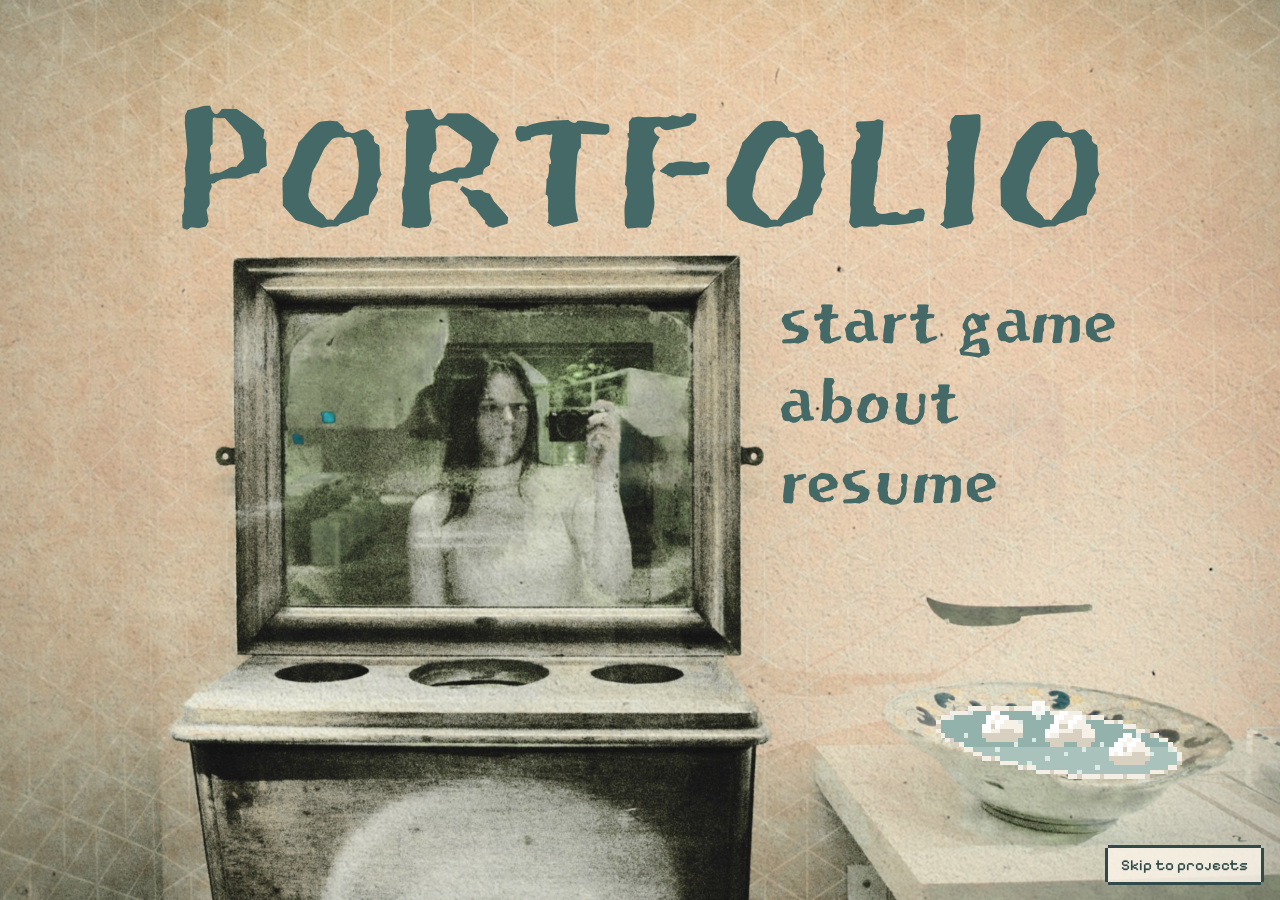
==== commit eec71530: "Match book tabs to chapter titles and rework the photo album - Tabs show each chapter's own title; t" ====
--- a/index.html
+++ b/index.html
@@ -298,62 +298,52 @@
                     <div>
                         <h1>Photography</h1>
                         <p class="lede">My personal photography. Tap a photo to see it bigger.</p>
-                    </div>
-                </div>
-                <section class="blk" id="photos-2026">
-                    <h2>2026</h2>
-                    <div class="photos">
-                        <a class="pic" href="/img/photography/01.jpg" data-when="September 2026"><img loading="lazy" src="/img/photography/thumbs/01.jpg" width="640" height="445" alt="Photograph by Saulė, September 2026"></a>
-                        <a class="pic" href="/img/photography/02.jpg" data-when="July 2026"><img loading="lazy" src="/img/photography/thumbs/02.jpg" width="640" height="427" alt="Photograph by Saulė, July 2026"></a>
-                        <a class="pic" href="/img/photography/03.jpg" data-when="July 2026"><img loading="lazy" src="/img/photography/thumbs/03.jpg" width="640" height="456" alt="Photograph by Saulė, July 2026"></a>
-                        <a class="pic" href="/img/photography/04.jpg" data-when="May 2026"><img loading="lazy" src="/img/photography/thumbs/04.jpg" width="640" height="360" alt="Photograph by Saulė, May 2026"></a>
-                        <a class="pic" href="/img/photography/05.jpg" data-when="April 2026"><img loading="lazy" src="/img/photography/thumbs/05.jpg" width="640" height="427" alt="Photograph by Saulė, April 2026"></a>
-                        <a class="pic" href="/img/photography/06.jpg" data-when="April 2026"><img loading="lazy" src="/img/photography/thumbs/06.jpg" width="640" height="366" alt="Photograph by Saulė, April 2026"></a>
-                        <a class="pic" href="/img/photography/07.jpg" data-when="April 2026"><img loading="lazy" src="/img/photography/thumbs/07.jpg" width="640" height="426" alt="Photograph by Saulė, April 2026"></a>
-                        <a class="pic" href="/img/photography/08.jpg" data-when="April 2026"><img loading="lazy" src="/img/photography/thumbs/08.jpg" width="640" height="426" alt="Photograph by Saulė, April 2026"></a>
-                        <a class="pic" href="/img/photography/09.jpg" data-when="April 2026"><img loading="lazy" src="/img/photography/thumbs/09.jpg" width="640" height="426" alt="Photograph by Saulė, April 2026"></a>
-                        <a class="pic" href="/img/photography/10.jpg" data-when="April 2026"><img loading="lazy" src="/img/photography/thumbs/10.jpg" width="640" height="426" alt="Photograph by Saulė, April 2026"></a>
-                        <a class="pic" href="/img/photography/11.jpg" data-when="April 2026"><img loading="lazy" src="/img/photography/thumbs/11.jpg" width="640" height="426" alt="Photograph by Saulė, April 2026"></a>
-                    </div>
-                </section>
-                <section class="blk" id="photos-2025">
-                    <h2>2025</h2>
-                    <div class="photos">
-                        <a class="pic" href="/img/photography/12.jpg" data-when="December 2025"><img loading="lazy" src="/img/photography/thumbs/12.jpg" width="640" height="426" alt="Photograph by Saulė, December 2025"></a>
-                        <a class="pic" href="/img/photography/13.jpg" data-when="November 2025"><img loading="lazy" src="/img/photography/thumbs/13.jpg" width="640" height="426" alt="Photograph by Saulė, November 2025"></a>
-                        <a class="pic" href="/img/photography/14.jpg" data-when="November 2025"><img loading="lazy" src="/img/photography/thumbs/14.jpg" width="640" height="426" alt="Photograph by Saulė, November 2025"></a>
-                        <a class="pic" href="/img/photography/15.jpg" data-when="November 2025"><img loading="lazy" src="/img/photography/thumbs/15.jpg" width="640" height="456" alt="Photograph by Saulė, November 2025"></a>
-                        <a class="pic" href="/img/photography/16.jpg" data-when="November 2025"><img loading="lazy" src="/img/photography/thumbs/16.jpg" width="640" height="418" alt="Photograph by Saulė, November 2025"></a>
-                        <a class="pic" href="/img/photography/17.jpg" data-when="October 2025"><img loading="lazy" src="/img/photography/thumbs/17.jpg" width="640" height="426" alt="Photograph by Saulė, October 2025"></a>
-                        <a class="pic" href="/img/photography/18.jpg" data-when="September 2025"><img loading="lazy" src="/img/photography/thumbs/18.jpg" width="640" height="426" alt="Photograph by Saulė, September 2025"></a>
-                        <a class="pic" href="/img/photography/19.jpg" data-when="September 2025"><img loading="lazy" src="/img/photography/thumbs/19.jpg" width="640" height="427" alt="Photograph by Saulė, September 2025"></a>
-                        <a class="pic" href="/img/photography/20.jpg" data-when="August 2025"><img loading="lazy" src="/img/photography/thumbs/20.jpg" width="640" height="427" alt="Photograph by Saulė, August 2025"></a>
-                        <a class="pic" href="/img/photography/21.jpg" data-when="August 2025"><img loading="lazy" src="/img/photography/thumbs/21.jpg" width="640" height="427" alt="Photograph by Saulė, August 2025"></a>
-                        <a class="pic" href="/img/photography/22.jpg" data-when="August 2025"><img loading="lazy" src="/img/photography/thumbs/22.jpg" width="640" height="416" alt="Photograph by Saulė, August 2025"></a>
-                        <a class="pic" href="/img/photography/23.jpg" data-when="August 2025"><img loading="lazy" src="/img/photography/thumbs/23.jpg" width="640" height="407" alt="Photograph by Saulė, August 2025"></a>
-                        <a class="pic" href="/img/photography/24.jpg" data-when="July 2025"><img loading="lazy" src="/img/photography/thumbs/24.jpg" width="640" height="427" alt="Photograph by Saulė, July 2025"></a>
-                        <a class="pic" href="/img/photography/25.jpg" data-when="July 2025"><img loading="lazy" src="/img/photography/thumbs/25.jpg" width="640" height="427" alt="Photograph by Saulė, July 2025"></a>
-                        <a class="pic" href="/img/photography/26.jpg" data-when="July 2025"><img loading="lazy" src="/img/photography/thumbs/26.jpg" width="640" height="457" alt="Photograph by Saulė, July 2025"></a>
-                        <a class="pic" href="/img/photography/27.jpg" data-when="June 2025"><img loading="lazy" src="/img/photography/thumbs/27.jpg" width="640" height="438" alt="Photograph by Saulė, June 2025"></a>
-                        <a class="pic" href="/img/photography/28.jpg" data-when="June 2025"><img loading="lazy" src="/img/photography/thumbs/28.jpg" width="640" height="462" alt="Photograph by Saulė, June 2025"></a>
-                        <a class="pic" href="/img/photography/29.jpg" data-when="June 2025"><img loading="lazy" src="/img/photography/thumbs/29.jpg" width="640" height="341" alt="Photograph by Saulė, June 2025"></a>
-                        <a class="pic" href="/img/photography/30.jpg" data-when="June 2025"><img loading="lazy" src="/img/photography/thumbs/30.jpg" width="640" height="360" alt="Photograph by Saulė, June 2025"></a>
-                        <a class="pic" href="/img/photography/31.jpg" data-when="June 2025"><img loading="lazy" src="/img/photography/thumbs/31.jpg" width="640" height="360" alt="Photograph by Saulė, June 2025"></a>
-                        <a class="pic" href="/img/photography/32.jpg" data-when="June 2025"><img loading="lazy" src="/img/photography/thumbs/32.jpg" width="640" height="360" alt="Photograph by Saulė, June 2025"></a>
-                        <a class="pic" href="/img/photography/33.jpg" data-when="June 2025"><img loading="lazy" src="/img/photography/thumbs/33.jpg" width="640" height="360" alt="Photograph by Saulė, June 2025"></a>
-                        <a class="pic" href="/img/photography/34.jpg" data-when="June 2025"><img loading="lazy" src="/img/photography/thumbs/34.jpg" width="640" height="360" alt="Photograph by Saulė, June 2025"></a>
-                        <a class="pic" href="/img/photography/35.jpg" data-when="May 2025"><img loading="lazy" src="/img/photography/thumbs/35.jpg" width="640" height="426" alt="Photograph by Saulė, May 2025"></a>
-                        <a class="pic" href="/img/photography/36.jpg" data-when="May 2025"><img loading="lazy" src="/img/photography/thumbs/36.jpg" width="640" height="426" alt="Photograph by Saulė, May 2025"></a>
-                        <a class="pic" href="/img/photography/37.jpg" data-when="May 2025"><img loading="lazy" src="/img/photography/thumbs/37.jpg" width="640" height="426" alt="Photograph by Saulė, May 2025"></a>
-                        <a class="pic" href="/img/photography/38.jpg" data-when="April 2025"><img loading="lazy" src="/img/photography/thumbs/38.jpg" width="640" height="426" alt="Photograph by Saulė, April 2025"></a>
-                        <a class="pic" href="/img/photography/39.jpg" data-when="April 2025"><img loading="lazy" src="/img/photography/thumbs/39.jpg" width="640" height="419" alt="Photograph by Saulė, April 2025"></a>
-                        <a class="pic" href="/img/photography/40.jpg" data-when="April 2025"><img loading="lazy" src="/img/photography/thumbs/40.jpg" width="640" height="447" alt="Photograph by Saulė, April 2025"></a>
-                        <a class="pic" href="/img/photography/41.jpg" data-when="March 2025"><img loading="lazy" src="/img/photography/thumbs/41.jpg" width="640" height="426" alt="Photograph by Saulė, March 2025"></a>
-                        <a class="pic" href="/img/photography/42.jpg" data-when="March 2025"><img loading="lazy" src="/img/photography/thumbs/42.jpg" width="640" height="464" alt="Photograph by Saulė, March 2025"></a>
-                        <a class="pic" href="/img/photography/43.jpg" data-when="March 2025"><img loading="lazy" src="/img/photography/thumbs/43.jpg" width="640" height="239" alt="Photograph by Saulė, March 2025"></a>
-                        <a class="pic" href="/img/photography/44.jpg" data-when="March 2025"><img loading="lazy" src="/img/photography/thumbs/44.jpg" width="640" height="426" alt="Photograph by Saulė, March 2025"></a>
-                    </div>
-                </section>
+                        <div class="photos">
+                            <a class="pic big" style="--ar: 1.439" href="/img/photography/01.jpg" data-when="September 2026"><img loading="lazy" src="/img/photography/thumbs/01.jpg" srcset="/img/photography/thumbs/01.jpg 640w, /img/photography/01.jpg 1600w" sizes="(max-width: 760px) 90vw, 470px" width="640" height="445" alt="Photograph by Saulė, September 2026"></a>
+                            <a class="pic left" style="--ar: 1.498" href="/img/photography/02.jpg" data-when="July 2026"><img loading="lazy" src="/img/photography/thumbs/02.jpg" srcset="/img/photography/thumbs/02.jpg 640w, /img/photography/02.jpg 1600w" sizes="(max-width: 760px) 90vw, 230px" width="640" height="427" alt="Photograph by Saulė, July 2026"></a>
+                            <a class="pic" style="--ar: 1.404" href="/img/photography/03.jpg" data-when="July 2026"><img loading="lazy" src="/img/photography/thumbs/03.jpg" srcset="/img/photography/thumbs/03.jpg 640w, /img/photography/03.jpg 1600w" sizes="(max-width: 760px) 90vw, 230px" width="640" height="456" alt="Photograph by Saulė, July 2026"></a>
+                            <a class="pic big" style="--ar: 1.778" href="/img/photography/04.jpg" data-when="May 2026"><img loading="lazy" src="/img/photography/thumbs/04.jpg" srcset="/img/photography/thumbs/04.jpg 640w, /img/photography/04.jpg 1600w" sizes="(max-width: 760px) 90vw, 470px" width="640" height="360" alt="Photograph by Saulė, May 2026"></a>
+                            <a class="pic left" style="--ar: 1.498" href="/img/photography/05.jpg" data-when="April 2026"><img loading="lazy" src="/img/photography/thumbs/05.jpg" srcset="/img/photography/thumbs/05.jpg 640w, /img/photography/05.jpg 1600w" sizes="(max-width: 760px) 90vw, 230px" width="640" height="427" alt="Photograph by Saulė, April 2026"></a>
+                            <a class="pic" style="--ar: 1.749" href="/img/photography/06.jpg" data-when="April 2026"><img loading="lazy" src="/img/photography/thumbs/06.jpg" srcset="/img/photography/thumbs/06.jpg 640w, /img/photography/06.jpg 1600w" sizes="(max-width: 760px) 90vw, 230px" width="640" height="366" alt="Photograph by Saulė, April 2026"></a>
+                            <a class="pic big" style="--ar: 1.502" href="/img/photography/07.jpg" data-when="April 2026"><img loading="lazy" src="/img/photography/thumbs/07.jpg" srcset="/img/photography/thumbs/07.jpg 640w, /img/photography/07.jpg 1600w" sizes="(max-width: 760px) 90vw, 470px" width="640" height="426" alt="Photograph by Saulė, April 2026"></a>
+                            <a class="pic left" style="--ar: 1.502" href="/img/photography/08.jpg" data-when="April 2026"><img loading="lazy" src="/img/photography/thumbs/08.jpg" srcset="/img/photography/thumbs/08.jpg 640w, /img/photography/08.jpg 1600w" sizes="(max-width: 760px) 90vw, 230px" width="640" height="426" alt="Photograph by Saulė, April 2026"></a>
+                            <a class="pic" style="--ar: 1.502" href="/img/photography/09.jpg" data-when="April 2026"><img loading="lazy" src="/img/photography/thumbs/09.jpg" srcset="/img/photography/thumbs/09.jpg 640w, /img/photography/09.jpg 1600w" sizes="(max-width: 760px) 90vw, 230px" width="640" height="426" alt="Photograph by Saulė, April 2026"></a>
+                            <a class="pic big" style="--ar: 1.502" href="/img/photography/10.jpg" data-when="April 2026"><img loading="lazy" src="/img/photography/thumbs/10.jpg" srcset="/img/photography/thumbs/10.jpg 640w, /img/photography/10.jpg 1600w" sizes="(max-width: 760px) 90vw, 470px" width="640" height="426" alt="Photograph by Saulė, April 2026"></a>
+                            <a class="pic left" style="--ar: 1.502" href="/img/photography/11.jpg" data-when="April 2026"><img loading="lazy" src="/img/photography/thumbs/11.jpg" srcset="/img/photography/thumbs/11.jpg 640w, /img/photography/11.jpg 1600w" sizes="(max-width: 760px) 90vw, 230px" width="640" height="426" alt="Photograph by Saulė, April 2026"></a>
+                            <a class="pic" style="--ar: 1.501" href="/img/photography/12.jpg" data-when="December 2025"><img loading="lazy" src="/img/photography/thumbs/12.jpg" srcset="/img/photography/thumbs/12.jpg 640w, /img/photography/12.jpg 1600w" sizes="(max-width: 760px) 90vw, 230px" width="640" height="426" alt="Photograph by Saulė, December 2025"></a>
+                            <a class="pic big" style="--ar: 1.501" href="/img/photography/13.jpg" data-when="November 2025"><img loading="lazy" src="/img/photography/thumbs/13.jpg" srcset="/img/photography/thumbs/13.jpg 640w, /img/photography/13.jpg 1600w" sizes="(max-width: 760px) 90vw, 470px" width="640" height="426" alt="Photograph by Saulė, November 2025"></a>
+                            <a class="pic left" style="--ar: 1.502" href="/img/photography/14.jpg" data-when="November 2025"><img loading="lazy" src="/img/photography/thumbs/14.jpg" srcset="/img/photography/thumbs/14.jpg 640w, /img/photography/14.jpg 1600w" sizes="(max-width: 760px) 90vw, 230px" width="640" height="426" alt="Photograph by Saulė, November 2025"></a>
+                            <a class="pic" style="--ar: 1.404" href="/img/photography/15.jpg" data-when="November 2025"><img loading="lazy" src="/img/photography/thumbs/15.jpg" srcset="/img/photography/thumbs/15.jpg 640w, /img/photography/15.jpg 1600w" sizes="(max-width: 760px) 90vw, 230px" width="640" height="456" alt="Photograph by Saulė, November 2025"></a>
+                            <a class="pic big" style="--ar: 1.531" href="/img/photography/16.jpg" data-when="November 2025"><img loading="lazy" src="/img/photography/thumbs/16.jpg" srcset="/img/photography/thumbs/16.jpg 640w, /img/photography/16.jpg 1600w" sizes="(max-width: 760px) 90vw, 470px" width="640" height="418" alt="Photograph by Saulė, November 2025"></a>
+                            <a class="pic left" style="--ar: 1.501" href="/img/photography/17.jpg" data-when="October 2025"><img loading="lazy" src="/img/photography/thumbs/17.jpg" srcset="/img/photography/thumbs/17.jpg 640w, /img/photography/17.jpg 1600w" sizes="(max-width: 760px) 90vw, 230px" width="640" height="426" alt="Photograph by Saulė, October 2025"></a>
+                            <a class="pic" style="--ar: 1.502" href="/img/photography/18.jpg" data-when="September 2025"><img loading="lazy" src="/img/photography/thumbs/18.jpg" srcset="/img/photography/thumbs/18.jpg 640w, /img/photography/18.jpg 1600w" sizes="(max-width: 760px) 90vw, 230px" width="640" height="426" alt="Photograph by Saulė, September 2025"></a>
+                            <a class="pic big" style="--ar: 1.498" href="/img/photography/19.jpg" data-when="September 2025"><img loading="lazy" src="/img/photography/thumbs/19.jpg" srcset="/img/photography/thumbs/19.jpg 640w, /img/photography/19.jpg 1600w" sizes="(max-width: 760px) 90vw, 470px" width="640" height="427" alt="Photograph by Saulė, September 2025"></a>
+                            <a class="pic left" style="--ar: 1.498" href="/img/photography/20.jpg" data-when="August 2025"><img loading="lazy" src="/img/photography/thumbs/20.jpg" srcset="/img/photography/thumbs/20.jpg 640w, /img/photography/20.jpg 1600w" sizes="(max-width: 760px) 90vw, 230px" width="640" height="427" alt="Photograph by Saulė, August 2025"></a>
+                            <a class="pic" style="--ar: 1.498" href="/img/photography/21.jpg" data-when="August 2025"><img loading="lazy" src="/img/photography/thumbs/21.jpg" srcset="/img/photography/thumbs/21.jpg 640w, /img/photography/21.jpg 1600w" sizes="(max-width: 760px) 90vw, 230px" width="640" height="427" alt="Photograph by Saulė, August 2025"></a>
+                            <a class="pic big" style="--ar: 1.537" href="/img/photography/22.jpg" data-when="August 2025"><img loading="lazy" src="/img/photography/thumbs/22.jpg" srcset="/img/photography/thumbs/22.jpg 640w, /img/photography/22.jpg 1600w" sizes="(max-width: 760px) 90vw, 470px" width="640" height="416" alt="Photograph by Saulė, August 2025"></a>
+                            <a class="pic left" style="--ar: 1.572" href="/img/photography/23.jpg" data-when="August 2025"><img loading="lazy" src="/img/photography/thumbs/23.jpg" srcset="/img/photography/thumbs/23.jpg 640w, /img/photography/23.jpg 1600w" sizes="(max-width: 760px) 90vw, 230px" width="640" height="407" alt="Photograph by Saulė, August 2025"></a>
+                            <a class="pic" style="--ar: 1.498" href="/img/photography/24.jpg" data-when="July 2025"><img loading="lazy" src="/img/photography/thumbs/24.jpg" srcset="/img/photography/thumbs/24.jpg 640w, /img/photography/24.jpg 1600w" sizes="(max-width: 760px) 90vw, 230px" width="640" height="427" alt="Photograph by Saulė, July 2025"></a>
+                            <a class="pic big" style="--ar: 1.498" href="/img/photography/25.jpg" data-when="July 2025"><img loading="lazy" src="/img/photography/thumbs/25.jpg" srcset="/img/photography/thumbs/25.jpg 640w, /img/photography/25.jpg 1600w" sizes="(max-width: 760px) 90vw, 470px" width="640" height="427" alt="Photograph by Saulė, July 2025"></a>
+                            <a class="pic left" style="--ar: 1.401" href="/img/photography/26.jpg" data-when="July 2025"><img loading="lazy" src="/img/photography/thumbs/26.jpg" srcset="/img/photography/thumbs/26.jpg 640w, /img/photography/26.jpg 1600w" sizes="(max-width: 760px) 90vw, 230px" width="640" height="457" alt="Photograph by Saulė, July 2025"></a>
+                            <a class="pic" style="--ar: 1.461" href="/img/photography/27.jpg" data-when="June 2025"><img loading="lazy" src="/img/photography/thumbs/27.jpg" srcset="/img/photography/thumbs/27.jpg 640w, /img/photography/27.jpg 1600w" sizes="(max-width: 760px) 90vw, 230px" width="640" height="438" alt="Photograph by Saulė, June 2025"></a>
+                            <a class="pic big" style="--ar: 1.384" href="/img/photography/28.jpg" data-when="June 2025"><img loading="lazy" src="/img/photography/thumbs/28.jpg" srcset="/img/photography/thumbs/28.jpg 640w, /img/photography/28.jpg 1600w" sizes="(max-width: 760px) 90vw, 470px" width="640" height="462" alt="Photograph by Saulė, June 2025"></a>
+                            <a class="pic left" style="--ar: 1.876" href="/img/photography/29.jpg" data-when="June 2025"><img loading="lazy" src="/img/photography/thumbs/29.jpg" srcset="/img/photography/thumbs/29.jpg 640w, /img/photography/29.jpg 1600w" sizes="(max-width: 760px) 90vw, 230px" width="640" height="341" alt="Photograph by Saulė, June 2025"></a>
+                            <a class="pic" style="--ar: 1.778" href="/img/photography/30.jpg" data-when="June 2025"><img loading="lazy" src="/img/photography/thumbs/30.jpg" srcset="/img/photography/thumbs/30.jpg 640w, /img/photography/30.jpg 1600w" sizes="(max-width: 760px) 90vw, 230px" width="640" height="360" alt="Photograph by Saulė, June 2025"></a>
+                            <a class="pic big" style="--ar: 1.778" href="/img/photography/31.jpg" data-when="June 2025"><img loading="lazy" src="/img/photography/thumbs/31.jpg" srcset="/img/photography/thumbs/31.jpg 640w, /img/photography/31.jpg 1600w" sizes="(max-width: 760px) 90vw, 470px" width="640" height="360" alt="Photograph by Saulė, June 2025"></a>
+                            <a class="pic left" style="--ar: 1.780" href="/img/photography/32.jpg" data-when="June 2025"><img loading="lazy" src="/img/photography/thumbs/32.jpg" srcset="/img/photography/thumbs/32.jpg 640w, /img/photography/32.jpg 1600w" sizes="(max-width: 760px) 90vw, 230px" width="640" height="360" alt="Photograph by Saulė, June 2025"></a>
+                            <a class="pic" style="--ar: 1.778" href="/img/photography/33.jpg" data-when="June 2025"><img loading="lazy" src="/img/photography/thumbs/33.jpg" srcset="/img/photography/thumbs/33.jpg 640w, /img/photography/33.jpg 1600w" sizes="(max-width: 760px) 90vw, 230px" width="640" height="360" alt="Photograph by Saulė, June 2025"></a>
+                            <a class="pic big" style="--ar: 1.778" href="/img/photography/34.jpg" data-when="June 2025"><img loading="lazy" src="/img/photography/thumbs/34.jpg" srcset="/img/photography/thumbs/34.jpg 640w, /img/photography/34.jpg 1600w" sizes="(max-width: 760px) 90vw, 470px" width="640" height="360" alt="Photograph by Saulė, June 2025"></a>
+                            <a class="pic left" style="--ar: 1.501" href="/img/photography/35.jpg" data-when="May 2025"><img loading="lazy" src="/img/photography/thumbs/35.jpg" srcset="/img/photography/thumbs/35.jpg 640w, /img/photography/35.jpg 1600w" sizes="(max-width: 760px) 90vw, 230px" width="640" height="426" alt="Photograph by Saulė, May 2025"></a>
+                            <a class="pic" style="--ar: 1.502" href="/img/photography/38.jpg" data-when="April 2025"><img loading="lazy" src="/img/photography/thumbs/38.jpg" srcset="/img/photography/thumbs/38.jpg 640w, /img/photography/38.jpg 1600w" sizes="(max-width: 760px) 90vw, 230px" width="640" height="426" alt="Photograph by Saulė, April 2025"></a>
+                            <a class="pic big" style="--ar: 1.528" href="/img/photography/39.jpg" data-when="April 2025"><img loading="lazy" src="/img/photography/thumbs/39.jpg" srcset="/img/photography/thumbs/39.jpg 640w, /img/photography/39.jpg 1600w" sizes="(max-width: 760px) 90vw, 470px" width="640" height="419" alt="Photograph by Saulė, April 2025"></a>
+                            <a class="pic left" style="--ar: 1.430" href="/img/photography/40.jpg" data-when="April 2025"><img loading="lazy" src="/img/photography/thumbs/40.jpg" srcset="/img/photography/thumbs/40.jpg 640w, /img/photography/40.jpg 1600w" sizes="(max-width: 760px) 90vw, 230px" width="640" height="447" alt="Photograph by Saulė, April 2025"></a>
+                            <a class="pic" style="--ar: 1.502" href="/img/photography/41.jpg" data-when="March 2025"><img loading="lazy" src="/img/photography/thumbs/41.jpg" srcset="/img/photography/thumbs/41.jpg 640w, /img/photography/41.jpg 1600w" sizes="(max-width: 760px) 90vw, 230px" width="640" height="426" alt="Photograph by Saulė, March 2025"></a>
+                            <a class="pic big" style="--ar: 1.379" href="/img/photography/42.jpg" data-when="March 2025"><img loading="lazy" src="/img/photography/thumbs/42.jpg" srcset="/img/photography/thumbs/42.jpg 640w, /img/photography/42.jpg 1600w" sizes="(max-width: 760px) 90vw, 470px" width="640" height="464" alt="Photograph by Saulė, March 2025"></a>
+                            <a class="pic big" style="--ar: 2.671" href="/img/photography/43.jpg" data-when="March 2025"><img loading="lazy" src="/img/photography/thumbs/43.jpg" srcset="/img/photography/thumbs/43.jpg 640w, /img/photography/43.jpg 1600w" sizes="(max-width: 760px) 90vw, 470px" width="640" height="239" alt="Photograph by Saulė, March 2025"></a>
+                            <a class="pic left" style="--ar: 1.502" href="/img/photography/44.jpg" data-when="March 2025"><img loading="lazy" src="/img/photography/thumbs/44.jpg" srcset="/img/photography/thumbs/44.jpg 640w, /img/photography/44.jpg 1600w" sizes="(max-width: 760px) 90vw, 230px" width="640" height="426" alt="Photograph by Saulė, March 2025"></a>
+                        </div>
+                    </div>
+                </div>
             </div>
         </article>
         <footer>&copy; 2026 Saulė Pranculytė</footer>
--- a/style.css
+++ b/style.css
@@ -209,7 +209,7 @@
 /* bookmarks along the top edge, tucked behind the cover; the open chapter stands up in page colour */
 .tabs { position: absolute; left: 44px; right: 96px; bottom: calc(100% - 10px); z-index: -2; display: flex; align-items: flex-end; gap: 4px; padding-top: 10px; overflow-x: auto; overflow-y: hidden; scrollbar-width: none }
 .tabs::-webkit-scrollbar { display: none }
-.tab { flex: none; font: 500 .8rem/1 var(--pix); color: var(--ink); background: var(--tc); border: 0; padding: .6rem .75rem 1.2rem; translate: 0 8px; cursor: pointer; clip-path: polygon(0 4px, 4px 4px, 4px 0, calc(100% - 4px) 0, calc(100% - 4px) 4px, 100% 4px, 100% 100%, 0 100%); transition: translate .1s steps(2) }
+.tab { flex: none; max-width: 14rem; overflow: hidden; text-overflow: ellipsis; white-space: nowrap; font: 500 .8rem/1 var(--pix); color: var(--ink); background: var(--tc); border: 0; padding: .6rem .75rem 1.2rem; translate: 0 8px; cursor: pointer; clip-path: polygon(0 4px, 4px 4px, 4px 0, calc(100% - 4px) 0, calc(100% - 4px) 4px, 100% 4px, 100% 100%, 0 100%); transition: translate .1s steps(2) }
 .tab:nth-child(5n+1) { --tc: #E9B79A }
 .tab:nth-child(5n+2) { --tc: #C9D6C2 }
 .tab:nth-child(5n+3) { --tc: #E8D9A8 }
@@ -251,7 +251,7 @@
 .flow .chead > div + div img { max-height: calc(var(--ph, 560px) - 90px) }
 /* chapter opening: a filled tag with its game name, the title, then a dotted rule */
 .flow .case h2 { font-size: 2.05rem; margin-bottom: 1.3rem; padding-bottom: 1rem; background: radial-gradient(circle, color-mix(in srgb, var(--acc, var(--green)) 65%, transparent) 1.5px, transparent 2px) left bottom / 10px 4px repeat-x }
-.flow .case h2[data-mk]::before { display: table; font: 500 .74rem/1 var(--pix); color: var(--cream); background: var(--acc, var(--green)); padding: .4rem .6rem .35rem; margin-bottom: .8rem; clip-path: var(--notch) }
+.flow .case h2[data-ch]::before { display: table; font: 500 .74rem/1 var(--pix); color: var(--cream); background: var(--acc, var(--green)); padding: .4rem .6rem .35rem; margin-bottom: .8rem; clip-path: var(--notch) }
 .flow .blk h3.s { display: table; font-size: 1.12rem; padding: .4rem .7rem .3rem; margin: 1.7rem 0 .9rem; background: repeating-linear-gradient(-45deg, color-mix(in srgb, var(--acc, var(--green)) 17%, transparent) 0 6px, color-mix(in srgb, var(--acc, var(--green)) 8%, transparent) 6px 12px); clip-path: var(--notch) }
 .flow .blk h3.s:first-child { margin-top: 0 }
 .flow .card { --edge: color-mix(in srgb, var(--acc, var(--green)) 38%, transparent); margin: 2px 2px 1rem; box-shadow: 0 -2px 0 var(--edge), 0 2px 0 var(--edge), -2px 0 0 var(--edge), 2px 0 0 var(--edge) }
@@ -265,11 +265,17 @@
 .flow .bw, .flow .frame, .flow .lg { box-shadow: 5px 5px 0 rgba(46, 42, 38, .14) }
 .flow .ph { box-shadow: 4px 4px 0 rgba(46, 42, 38, .14) }
 
-/* the album: photos two to a row; one opens big on top of the book */
-.photos { font-size: 0; line-height: 0; orphans: 1; widows: 1 }  /* each row of photos is a line: let pages fill up */
-.pic { display: inline-block; width: calc(50% - 6px); margin: 0 12px 12px 0; vertical-align: top; padding: 5px; background: #fff; box-shadow: 3px 3px 0 rgba(46, 42, 38, .16); cursor: zoom-in }
-.pic:nth-child(2n) { margin-right: 0 }
-.pic img { display: block; width: 100%; height: auto; aspect-ratio: 3 / 2; object-fit: cover }
+/* a chapter that would open on a right-hand page gets an empty page first (see measure() in script.js) */
+.blank { break-before: column; height: 1px }
+
+/* the album: one big photo, then two side by side; whole photos, never taller than the page */
+.photos { font-size: 0; line-height: 0; orphans: 1; widows: 1; margin-top: 1.6rem; text-align: center }  /* each row of photos is a line: let pages fill up */
+.pic { display: inline-block; width: calc(50% - 6px); margin: 0 0 12px; vertical-align: top; padding: 5px; background: #fff; box-shadow: 3px 3px 0 rgba(46, 42, 38, .16); cursor: zoom-in }
+/* the big one is sized from the page height so it and a pair below always fit on one page */
+.pic.big { width: min(100%, calc((var(--ph, 560px) * .58 - 30px) * var(--ar, 1.5) + 10px)) }
+.pic:not(.big) img { max-height: calc(var(--ph, 560px) * .42 - 34px) }
+.pic.left { margin-right: 12px }
+.pic img { display: block; width: 100%; height: auto; max-height: calc(var(--ph, 560px) - 40px); object-fit: contain }
 .pic:hover { translate: 0 -2px; box-shadow: 3px 5px 0 rgba(46, 42, 38, .2) }
 .enlarge { position: absolute; inset: 18px; z-index: 6; display: grid; grid-template-rows: minmax(0, 1fr) auto; place-items: center; gap: .7rem; padding: 24px; border: 0; background: rgba(30, 28, 25, .94); cursor: zoom-out }
 .enlarge img { max-width: 100%; max-height: 100%; width: auto; height: auto; padding: 6px; background: #fff }
@@ -314,14 +320,13 @@
 .toc ol { list-style: none; padding: 0; margin: 0; columns: 2; column-gap: 3rem }
 .toc li { break-inside: avoid }
 .toc a { display: flex; align-items: flex-end; gap: .6rem; text-decoration: none; padding: .45rem 0 }
-.toc a small { display: block; font: 500 .78rem/1.4 var(--pix); color: var(--acc, var(--mute)) }
 .toc a i { flex: 1; border-bottom: 2px dotted var(--line); min-width: 1rem; margin-bottom: .4em }
 .toc a b { font: 500 .9rem/1 var(--pix) }
 .toc a:hover span { text-decoration: underline }
 
 .case section.blk { display: block }
 .case h2 { font: 400 clamp(1.9rem, 3.4vw, 2.6rem)/1.05 var(--title); color: var(--acc, var(--green)); margin-bottom: 1.2rem }
-.case h2[data-mk]::before { content: attr(data-mk); display: block; font: 500 .82rem/1.3 var(--pix); color: var(--mute); margin-bottom: .5rem }
+.case h2[data-ch]::before { content: attr(data-ch); display: block; font: 500 .82rem/1.3 var(--pix); color: var(--mute); margin-bottom: .5rem }
 .case p, .case li { max-width: 68ch }
 .lead { font-size: 1.12rem; line-height: 1.55 }
 .blk h3.s { font: 400 1.35rem/1.2 var(--title); color: var(--acc, var(--green)); margin: 2rem 0 .8rem }
@@ -468,6 +473,8 @@
   .turn.next { right: 18px }
   .folio { bottom: 24px }
   .enlarge { inset: 10px; padding: 12px }
+  .pic, .pic.left, .pic.big { width: 100%; margin-right: 0 }  /* one photo per row on a phone page */
+  .pic:not(.big) img { max-height: calc(var(--ph, 560px) - 40px) }
 }
 @media (max-width: 520px) {
   .idx { grid-template-columns: 1fr }
